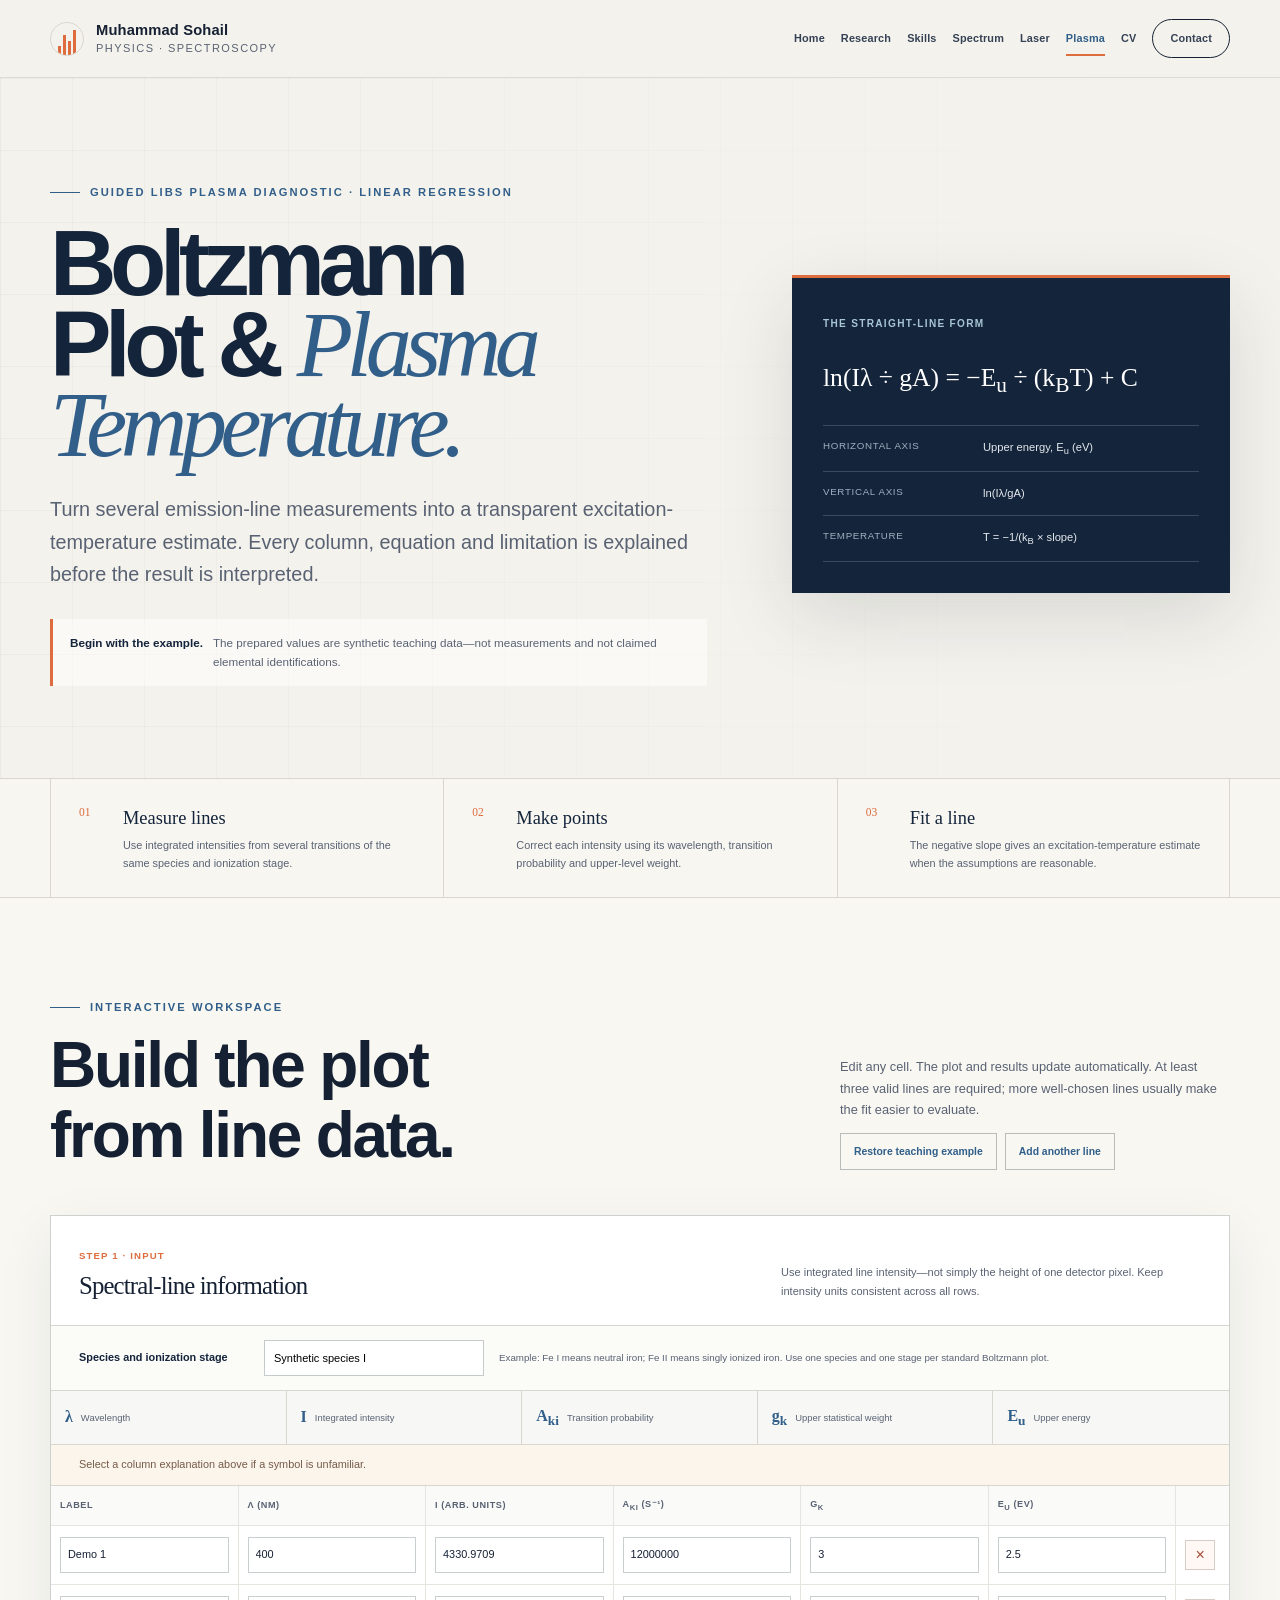
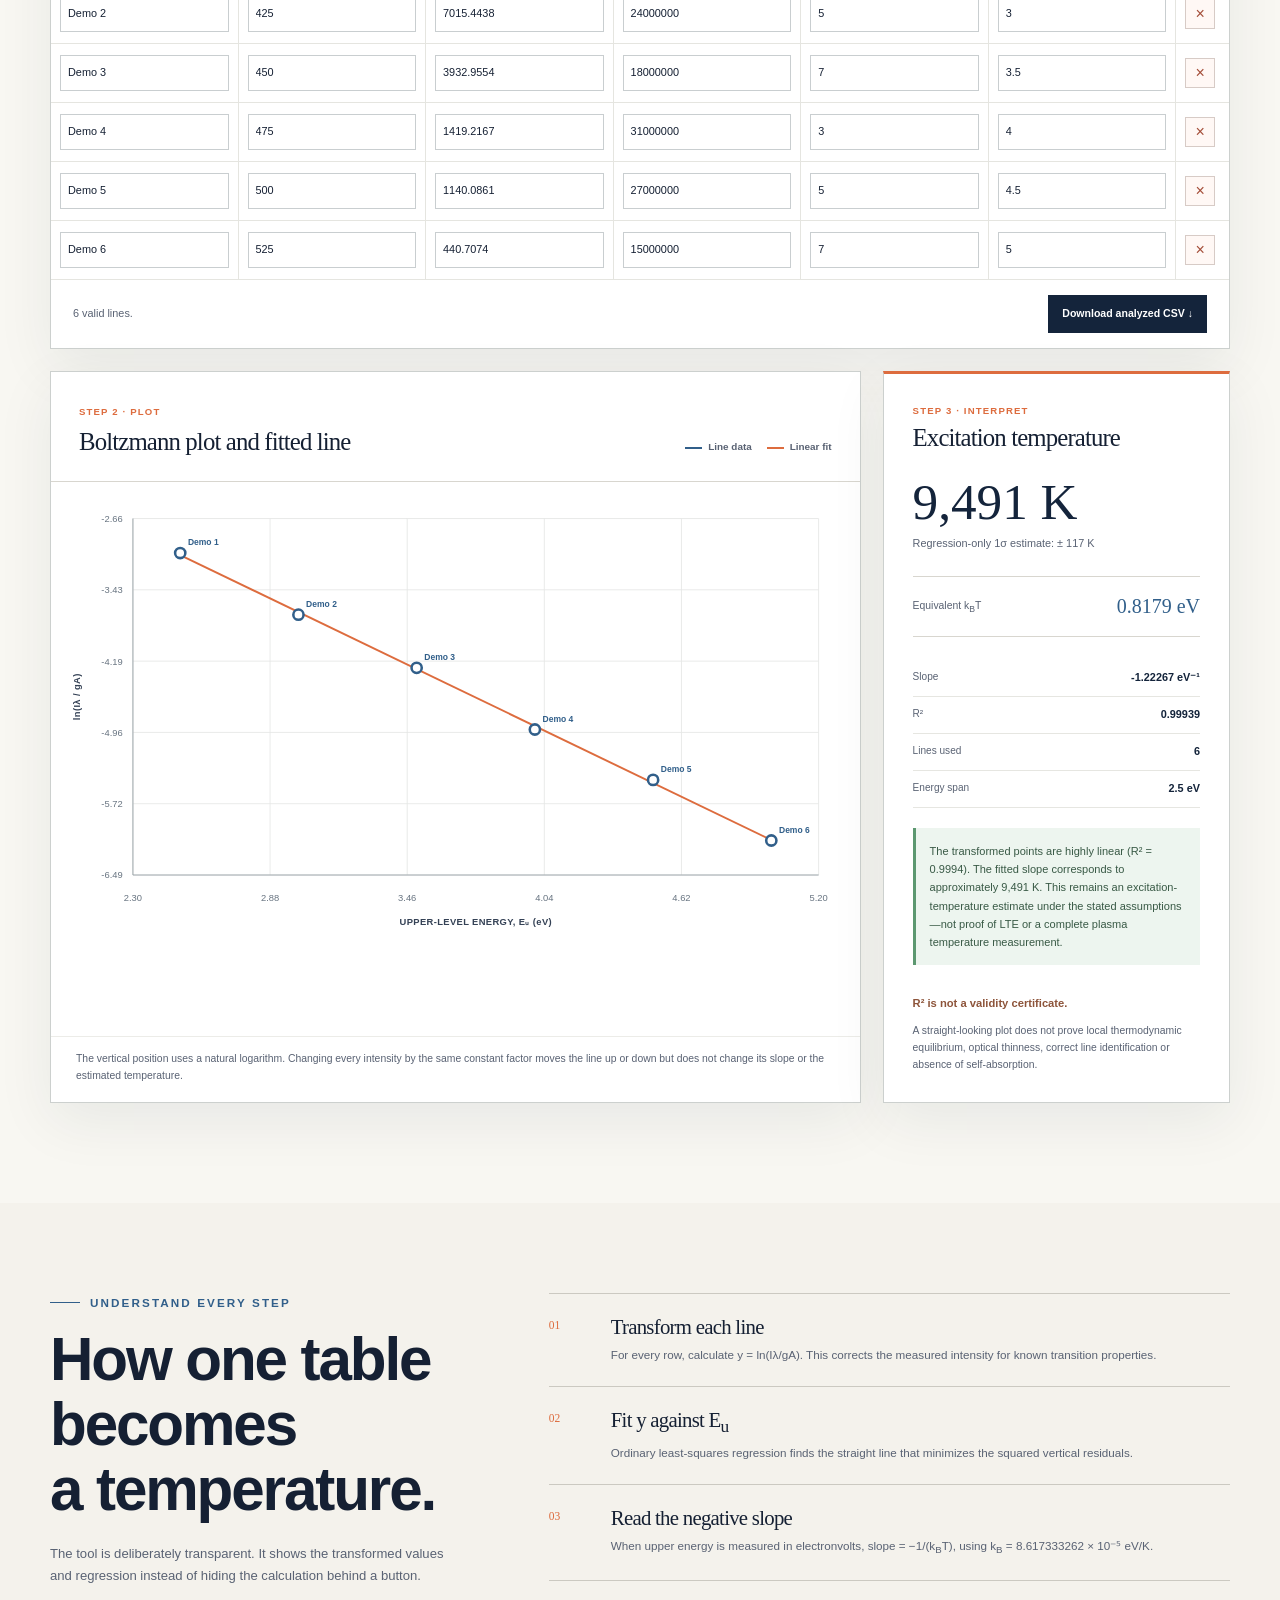
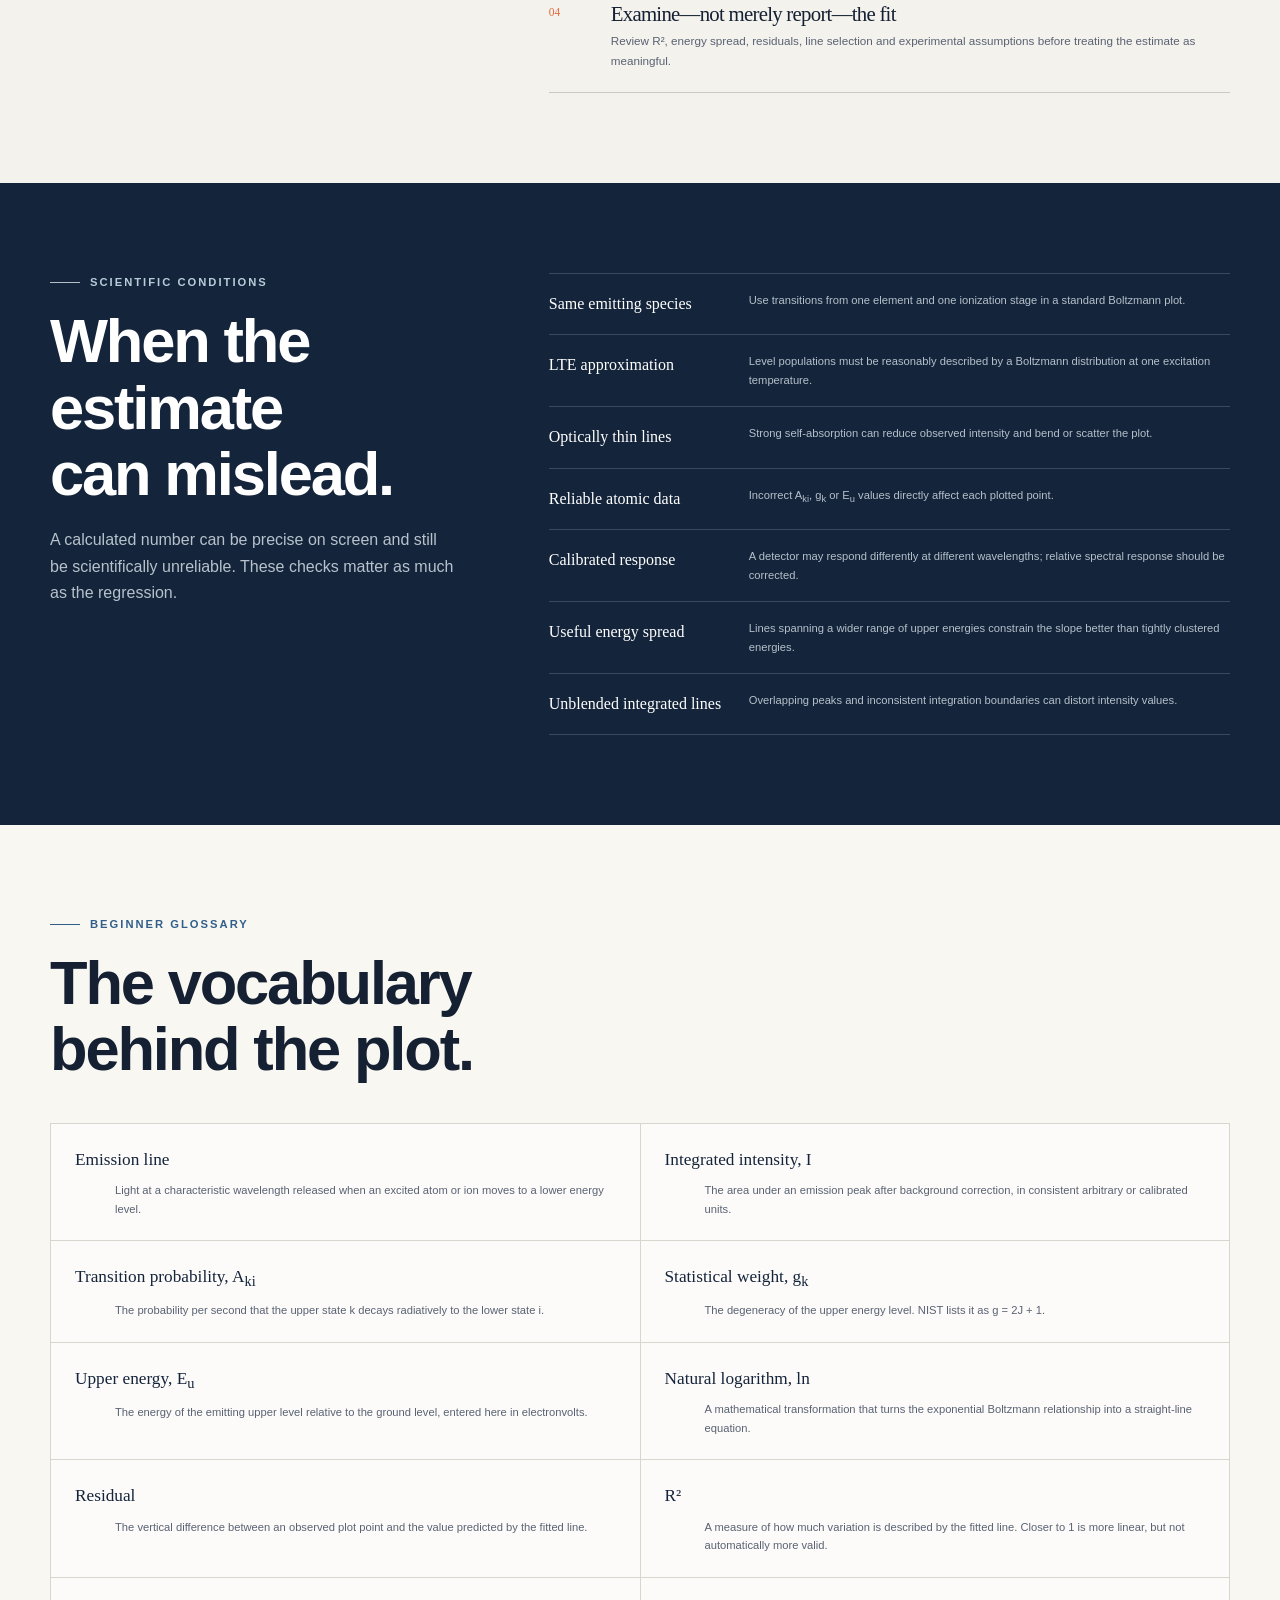
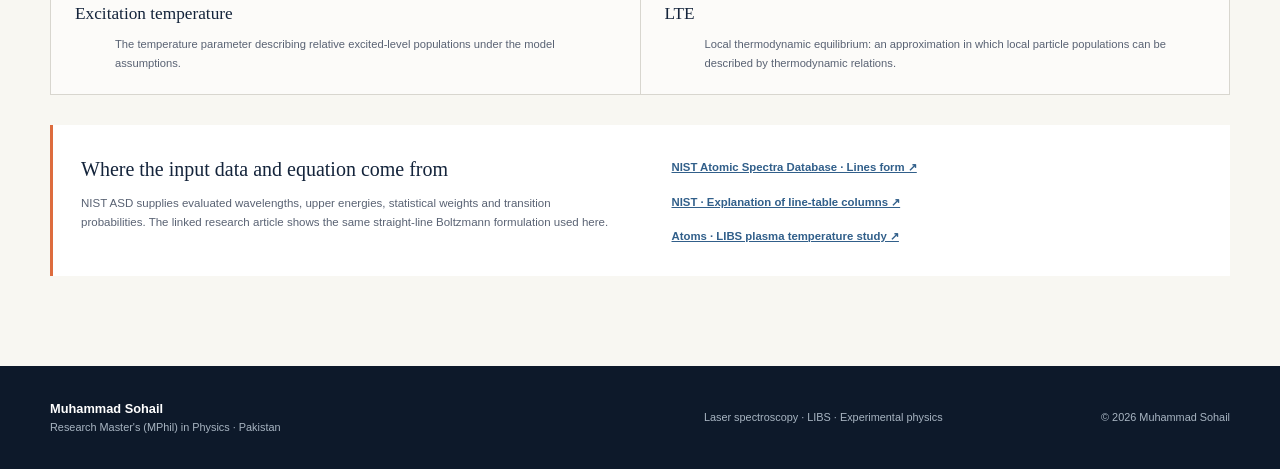
==== boltzmann-plasma-analyzer.html @ 7d9b7849 "Add guided Boltzmann plasma analyzer" ====
<!doctype html>
<html lang="en" class="boltzmann-root">
<head>
  <meta charset="utf-8">
  <meta name="viewport" content="width=device-width, initial-scale=1">
  <meta name="description" content="A guided Boltzmann plot and plasma excitation-temperature analyzer by Muhammad Sohail for LIBS education and transparent spectral-line regression.">
  <meta name="theme-color" content="#14243b">
  <title>Boltzmann Plot & Plasma Temperature Analyzer — Muhammad Sohail</title>
  <link rel="icon" href="assets/images/favicon.svg" type="image/svg+xml">
  <link rel="stylesheet" href="assets/css/styles.css">
  <link rel="stylesheet" href="assets/css/boltzmann-analyzer.css">
</head>
<body class="boltzmann-page">
  <a class="skip-link" href="#boltzmann-tool">Skip to analyzer</a>
  <header class="site-header" data-header>
    <div class="shell header-inner">
      <a class="brand" href="index.html" aria-label="Muhammad Sohail home"><span class="brand-mark" aria-hidden="true"><i></i><i></i><i></i><i></i></span><span><strong>Muhammad Sohail</strong><small>Physics · Spectroscopy</small></span></a>
      <button class="menu-toggle" type="button" aria-expanded="false" aria-controls="primary-navigation" data-menu-toggle><span class="sr-only">Open navigation</span><span></span><span></span><span></span></button>
      <nav class="nav" id="primary-navigation" aria-label="Primary navigation" data-nav><a href="index.html#home">Home</a><a href="index.html#research">Research</a><a href="index.html#skills">Skills</a><a href="libs-spectrum-analyzer.html">Spectrum</a><a href="laser-experiment-calculator.html">Laser</a><a class="is-active" href="boltzmann-plasma-analyzer.html" aria-current="page">Plasma</a><a href="cv.html">CV</a><a class="nav-cta" href="index.html#contact">Contact</a></nav>
    </div>
  </header>

  <main id="boltzmann-tool">
    <section class="boltzmann-hero">
      <div class="shell boltzmann-hero-grid">
        <div>
          <p class="eyebrow"><span></span> Guided LIBS plasma diagnostic · Linear regression</p>
          <h1>Boltzmann Plot & <em>Plasma Temperature.</em></h1>
          <p class="boltzmann-intro">Turn several emission-line measurements into a transparent excitation-temperature estimate. Every column, equation and limitation is explained before the result is interpreted.</p>
          <div class="start-note"><strong>Begin with the example.</strong><span>The prepared values are synthetic teaching data—not measurements and not claimed elemental identifications.</span></div>
        </div>
        <aside class="hero-equation" aria-label="Main Boltzmann plot equation">
          <span>The straight-line form</span>
          <div>ln(Iλ ÷ gA) = −E<sub>u</sub> ÷ (k<sub>B</sub>T) + C</div>
          <dl><div><dt>Horizontal axis</dt><dd>Upper energy, E<sub>u</sub> (eV)</dd></div><div><dt>Vertical axis</dt><dd>ln(Iλ/gA)</dd></div><div><dt>Temperature</dt><dd>T = −1/(k<sub>B</sub> × slope)</dd></div></dl>
        </aside>
      </div>
    </section>

    <section class="idea-strip" aria-label="Boltzmann plot in three ideas"><div class="shell idea-grid"><article><span>01</span><div><strong>Measure lines</strong><p>Use integrated intensities from several transitions of the same species and ionization stage.</p></div></article><article><span>02</span><div><strong>Make points</strong><p>Correct each intensity using its wavelength, transition probability and upper-level weight.</p></div></article><article><span>03</span><div><strong>Fit a line</strong><p>The negative slope gives an excitation-temperature estimate when the assumptions are reasonable.</p></div></article></div></section>

    <section class="analysis-workspace" aria-labelledby="workspace-title">
      <div class="shell">
        <div class="workspace-intro"><div><p class="eyebrow"><span></span> Interactive workspace</p><h2 id="workspace-title">Build the plot from line data.</h2></div><div><p>Edit any cell. The plot and results update automatically. At least three valid lines are required; more well-chosen lines usually make the fit easier to evaluate.</p><div class="workspace-actions"><button type="button" id="restore-lines">Restore teaching example</button><button type="button" id="add-line">Add another line</button></div></div></div>

        <section class="line-table-card" aria-labelledby="line-table-title">
          <div class="card-heading"><div><span>Step 1 · Input</span><h3 id="line-table-title">Spectral-line information</h3></div><p>Use integrated line intensity—not simply the height of one detector pixel. Keep intensity units consistent across all rows.</p></div>
          <label class="species-field" for="species-name"><span>Species and ionization stage</span><input id="species-name" type="text" value="Synthetic species I"><small>Example: Fe I means neutral iron; Fe II means singly ionized iron. Use one species and one stage per standard Boltzmann plot.</small></label>
          <div class="table-guide" id="table-guide"><button type="button" data-guide="wavelength"><strong>λ</strong><span>Wavelength</span></button><button type="button" data-guide="intensity"><strong>I</strong><span>Integrated intensity</span></button><button type="button" data-guide="transition"><strong>A<sub>ki</sub></strong><span>Transition probability</span></button><button type="button" data-guide="weight"><strong>g<sub>k</sub></strong><span>Upper statistical weight</span></button><button type="button" data-guide="energy"><strong>E<sub>u</sub></strong><span>Upper energy</span></button></div>
          <div class="guide-explanation" id="guide-explanation" role="status">Select a column explanation above if a symbol is unfamiliar.</div>
          <div class="line-table-scroll"><table class="line-table"><thead><tr><th>Label</th><th>λ (nm)</th><th>I (arb. units)</th><th>A<sub>ki</sub> (s⁻¹)</th><th>g<sub>k</sub></th><th>E<sub>u</sub> (eV)</th><th><span class="sr-only">Remove row</span></th></tr></thead><tbody id="line-rows"></tbody></table></div>
          <div class="table-footer"><p id="line-status" role="alert" aria-live="polite">Teaching example loaded.</p><button type="button" id="download-boltzmann">Download analyzed CSV <span aria-hidden="true">↓</span></button></div>
        </section>

        <div class="result-layout">
          <section class="plot-card" aria-labelledby="plot-title">
            <div class="card-heading"><div><span>Step 2 · Plot</span><h3 id="plot-title">Boltzmann plot and fitted line</h3></div><div class="plot-key"><span><i></i>Line data</span><span><i></i>Linear fit</span></div></div>
            <div class="plot-wrap"><svg id="boltzmann-chart" viewBox="0 0 920 520" preserveAspectRatio="xMidYMid meet" role="img" aria-labelledby="plot-title plot-description"><desc id="plot-description">Boltzmann plot of transformed line intensity against upper-level energy with a fitted straight line.</desc></svg></div>
            <p class="plot-caption">The vertical position uses a natural logarithm. Changing every intensity by the same constant factor moves the line up or down but does not change its slope or the estimated temperature.</p>
          </section>

          <aside class="temperature-panel" aria-label="Plasma temperature results">
            <div class="result-kicker">Step 3 · Interpret</div>
            <h3>Excitation temperature</h3>
            <strong class="temperature-value" id="temperature-k">—</strong>
            <span class="uncertainty" id="temperature-uncertainty">—</span>
            <div class="temperature-ev"><span>Equivalent k<sub>B</sub>T</span><strong id="temperature-ev">—</strong></div>
            <dl class="fit-metrics"><div><dt>Slope</dt><dd id="fit-slope">—</dd></div><div><dt>R²</dt><dd id="fit-r2">—</dd></div><div><dt>Lines used</dt><dd id="fit-lines">—</dd></div><div><dt>Energy span</dt><dd id="energy-span">—</dd></div></dl>
            <div class="fit-reading" id="fit-reading">Enter at least three valid lines to calculate a result.</div>
            <div class="integrity-warning"><strong>R² is not a validity certificate.</strong><p>A straight-looking plot does not prove local thermodynamic equilibrium, optical thinness, correct line identification or absence of self-absorption.</p></div>
          </aside>
        </div>
      </div>
    </section>

    <section class="calculation-walkthrough section-pad-small">
      <div class="shell walkthrough-grid"><div><p class="eyebrow"><span></span> Understand every step</p><h2>How one table becomes a temperature.</h2><p>The tool is deliberately transparent. It shows the transformed values and regression instead of hiding the calculation behind a button.</p></div><ol><li><span>01</span><div><h3>Transform each line</h3><p>For every row, calculate y = ln(Iλ/gA). This corrects the measured intensity for known transition properties.</p></div></li><li><span>02</span><div><h3>Fit y against E<sub>u</sub></h3><p>Ordinary least-squares regression finds the straight line that minimizes the squared vertical residuals.</p></div></li><li><span>03</span><div><h3>Read the negative slope</h3><p>When upper energy is measured in electronvolts, slope = −1/(k<sub>B</sub>T), using k<sub>B</sub> = 8.617333262 × 10⁻⁵ eV/K.</p></div></li><li><span>04</span><div><h3>Examine—not merely report—the fit</h3><p>Review R², energy spread, residuals, line selection and experimental assumptions before treating the estimate as meaningful.</p></div></li></ol></div>
    </section>

    <section class="validity-section section-pad-small">
      <div class="shell validity-grid"><div><p class="eyebrow eyebrow-light"><span></span> Scientific conditions</p><h2>When the estimate can mislead.</h2><p>A calculated number can be precise on screen and still be scientifically unreliable. These checks matter as much as the regression.</p></div><ul><li><strong>Same emitting species</strong><span>Use transitions from one element and one ionization stage in a standard Boltzmann plot.</span></li><li><strong>LTE approximation</strong><span>Level populations must be reasonably described by a Boltzmann distribution at one excitation temperature.</span></li><li><strong>Optically thin lines</strong><span>Strong self-absorption can reduce observed intensity and bend or scatter the plot.</span></li><li><strong>Reliable atomic data</strong><span>Incorrect A<sub>ki</sub>, g<sub>k</sub> or E<sub>u</sub> values directly affect each plotted point.</span></li><li><strong>Calibrated response</strong><span>A detector may respond differently at different wavelengths; relative spectral response should be corrected.</span></li><li><strong>Useful energy spread</strong><span>Lines spanning a wider range of upper energies constrain the slope better than tightly clustered energies.</span></li><li><strong>Unblended integrated lines</strong><span>Overlapping peaks and inconsistent integration boundaries can distort intensity values.</span></li></ul></div>
    </section>

    <section class="boltzmann-glossary section-pad-small">
      <div class="shell"><div class="glossary-heading"><p class="eyebrow"><span></span> Beginner glossary</p><h2>The vocabulary behind the plot.</h2></div><dl class="glossary-grid"><div><dt>Emission line</dt><dd>Light at a characteristic wavelength released when an excited atom or ion moves to a lower energy level.</dd></div><div><dt>Integrated intensity, I</dt><dd>The area under an emission peak after background correction, in consistent arbitrary or calibrated units.</dd></div><div><dt>Transition probability, A<sub>ki</sub></dt><dd>The probability per second that the upper state k decays radiatively to the lower state i.</dd></div><div><dt>Statistical weight, g<sub>k</sub></dt><dd>The degeneracy of the upper energy level. NIST lists it as g = 2J + 1.</dd></div><div><dt>Upper energy, E<sub>u</sub></dt><dd>The energy of the emitting upper level relative to the ground level, entered here in electronvolts.</dd></div><div><dt>Natural logarithm, ln</dt><dd>A mathematical transformation that turns the exponential Boltzmann relationship into a straight-line equation.</dd></div><div><dt>Residual</dt><dd>The vertical difference between an observed plot point and the value predicted by the fitted line.</dd></div><div><dt>R²</dt><dd>A measure of how much variation is described by the fitted line. Closer to 1 is more linear, but not automatically more valid.</dd></div><div><dt>Excitation temperature</dt><dd>The temperature parameter describing relative excited-level populations under the model assumptions.</dd></div><div><dt>LTE</dt><dd>Local thermodynamic equilibrium: an approximation in which local particle populations can be described by thermodynamic relations.</dd></div></dl>
        <div class="reference-box"><div><strong>Where the input data and equation come from</strong><p>NIST ASD supplies evaluated wavelengths, upper energies, statistical weights and transition probabilities. The linked research article shows the same straight-line Boltzmann formulation used here.</p></div><ul><li><a href="https://physics.nist.gov/PhysRefData/ASD/lines_form.html" target="_blank" rel="noopener noreferrer">NIST Atomic Spectra Database · Lines form ↗</a></li><li><a href="https://www.physics.nist.gov/PhysRefData/ASD/Html/lineshelp.html" target="_blank" rel="noopener noreferrer">NIST · Explanation of line-table columns ↗</a></li><li><a href="https://www.mdpi.com/2218-2004/8/3/50" target="_blank" rel="noopener noreferrer">Atoms · LIBS plasma temperature study ↗</a></li></ul></div>
      </div>
    </section>
  </main>
  <footer class="site-footer"><div class="shell footer-grid"><div><strong>Muhammad Sohail</strong><span>Research Master's (MPhil) in Physics · Pakistan</span></div><p>Laser spectroscopy · LIBS · Experimental physics</p><span>© <span data-year></span> Muhammad Sohail</span></div></footer>
  <script src="assets/js/main.js"></script>
  <script src="assets/js/boltzmann-analyzer.js"></script>
</body>
</html>
---- assets/css/styles.css ----
:root {
  --paper: #f4f2ec;
  --paper-deep: #ebe8df;
  --ink: #152033;
  --ink-soft: #596273;
  --navy: #14243b;
  --navy-2: #0d192a;
  --blue: #315f8a;
  --blue-soft: #dce7ed;
  --teal: #467977;
  --orange: #dd6c3e;
  --line: #d8d6cf;
  --white: #fff;
  --serif: Georgia, "Times New Roman", serif;
  --sans: Inter, ui-sans-serif, -apple-system, BlinkMacSystemFont, "Segoe UI", sans-serif;
  --shell: min(1180px, calc(100vw - 48px));
  --shadow: 0 24px 70px rgba(18, 31, 49, 0.12);
}

* { box-sizing: border-box; }
html { scroll-behavior: smooth; scroll-padding-top: 96px; }
body { margin: 0; background: var(--paper); color: var(--ink); font-family: var(--sans); font-size: 16px; line-height: 1.65; -webkit-font-smoothing: antialiased; }
::selection { background: var(--blue); color: white; }
body.menu-open { overflow: hidden; }
img { display: block; max-width: 100%; }
a { color: inherit; }
button, input { font: inherit; }
button { color: inherit; }
h1, h2, h3, p, figure, blockquote, dl, dd { margin-top: 0; }
h1, h2, h3 { line-height: 1.08; letter-spacing: -.035em; }
h1, h2 { text-wrap: balance; }
p { color: var(--ink-soft); }
em { font-family: var(--serif); font-weight: 400; }
.shell { width: var(--shell); margin-inline: auto; }
.section-pad { padding: 124px 0; }
.sr-only { position: absolute; width: 1px; height: 1px; padding: 0; margin: -1px; overflow: hidden; clip: rect(0,0,0,0); white-space: nowrap; border: 0; }
.skip-link { position: fixed; z-index: 1000; left: 20px; top: -60px; background: var(--navy); color: white; padding: 10px 16px; text-decoration: none; border-radius: 4px; transition: top .2s; }
.skip-link:focus { top: 16px; }
:focus-visible { outline: 3px solid var(--orange); outline-offset: 4px; }

.site-header { position: sticky; top: 0; z-index: 100; height: 78px; display: flex; align-items: center; border-bottom: 1px solid rgba(21,32,51,.11); background: rgba(244,242,236,.92); backdrop-filter: blur(18px); transition: box-shadow .25s, background .25s; }
.site-header.is-scrolled { box-shadow: 0 10px 35px rgba(22,32,50,.08); background: rgba(244,242,236,.98); }
.header-inner { display: flex; align-items: center; justify-content: space-between; gap: 18px; }
.brand { display: inline-flex; flex: 0 0 auto; align-items: center; gap: 12px; color: var(--ink); text-decoration: none; }
.brand > span:last-child { display: grid; line-height: 1.18; }
.brand strong { font-size: .92rem; letter-spacing: .01em; }
.brand small { color: var(--ink-soft); font-size: .69rem; text-transform: uppercase; letter-spacing: .13em; margin-top: 3px; }
.brand-mark { position: relative; display: flex; align-items: flex-end; justify-content: center; gap: 2px; width: 34px; height: 34px; border-radius: 50%; border: 1px solid var(--line); overflow: hidden; }
.brand-mark i { width: 3px; background: var(--orange); }
.brand-mark i:nth-child(1) { height: 9px; }.brand-mark i:nth-child(2) { height: 20px; }.brand-mark i:nth-child(3) { height: 14px; }.brand-mark i:nth-child(4) { height: 25px; }
.brand:hover .brand-mark i:nth-child(odd) { transform: translateY(-3px); }.brand:hover .brand-mark i:nth-child(even) { transform: translateY(3px); }.brand-mark i { transition: transform .25s ease; }
.nav { display: flex; align-items: center; gap: clamp(11px, 1.25vw, 22px); }
.nav a { position: relative; color: #344155; font-size: clamp(.68rem, .69vw, .78rem); font-weight: 680; text-decoration: none; letter-spacing: .015em; transition: color .2s; white-space: nowrap; }
.nav a:not(.nav-cta)::after { content: ""; position: absolute; left: 0; right: 100%; bottom: -9px; height: 2px; background: var(--orange); transition: right .25s; }
.nav a:hover::after, .nav a.is-active::after { right: 0; }
.nav a:hover, .nav a.is-active { color: var(--blue); }
.nav-cta { padding: 10px 17px; border: 1px solid var(--ink); border-radius: 999px; transition: color .2s, background .2s; }
.nav-cta:hover { background: var(--ink); color: white; }
.menu-toggle { display: none; width: 44px; height: 44px; padding: 10px; border: 0; background: transparent; }
.menu-toggle > span:not(.sr-only) { display: block; height: 2px; margin: 5px 0; background: var(--ink); transition: transform .2s, opacity .2s; }

.eyebrow { display: flex; align-items: center; gap: 10px; color: var(--blue); font-size: .7rem; font-weight: 750; letter-spacing: .18em; text-transform: uppercase; }
.eyebrow > span { display: inline-block; width: 30px; height: 1px; background: currentColor; }
.eyebrow-light { color: #b6ced9; }
.hero { position: relative; min-height: calc(100vh - 78px); display: flex; align-items: center; overflow: hidden; padding-top: 86px; padding-bottom: 90px; }
.hero::before { content: ""; position: absolute; inset: 0; pointer-events: none; background-image: linear-gradient(rgba(21,32,51,.035) 1px, transparent 1px), linear-gradient(90deg, rgba(21,32,51,.035) 1px, transparent 1px); background-size: 80px 80px; mask-image: linear-gradient(to right, black, transparent 80%); }
.hero-grid { position: relative; display: grid; grid-template-columns: minmax(0, 1.48fr) minmax(310px, .52fr); gap: 76px; align-items: stretch; }
.hero-copy, .hero-research-card { min-width: 0; }
.hero-copy { align-self: center; max-width: 820px; }
.hero h1 { margin: 18px 0 20px; font-size: clamp(4.6rem, 8.3vw, 8.2rem); font-weight: 720; letter-spacing: -.075em; line-height: .79; }
.hero h1 em { color: var(--blue); }
.hero-degree { margin: 0 0 3px; color: var(--navy); font-family: var(--serif); font-size: clamp(1.5rem, 2.25vw, 2rem); line-height: 1.2; }
.hero-role { margin: 0 0 23px; color: var(--blue); font-size: clamp(.88rem, 1.25vw, 1.03rem); font-weight: 750; letter-spacing: .075em; text-transform: uppercase; }
.hero-lede { max-width: 760px; font-size: clamp(1.05rem, 1.7vw, 1.28rem); line-height: 1.65; }
.hero-actions { display: flex; flex-wrap: wrap; gap: 12px; margin-top: 35px; }
.button { display: inline-flex; align-items: center; justify-content: center; gap: 12px; min-height: 50px; padding: 12px 22px; border: 1px solid transparent; border-radius: 2px; font-size: .8rem; font-weight: 750; letter-spacing: .03em; text-decoration: none; cursor: pointer; transition: transform .2s, background .2s, color .2s, border-color .2s; }
.button:hover { transform: translateY(-2px); }
.button-primary { background: var(--navy); color: white; box-shadow: 0 12px 28px rgba(20,36,59,.14); }
.button-primary:hover { background: var(--blue); box-shadow: 0 16px 34px rgba(49,95,138,.22); }
.button-secondary { border-color: #bfc1bd; background: rgba(255,255,255,.34); }
.button-secondary:hover { border-color: var(--ink); }
.button-light { background: white; color: var(--navy); }
.availability { display: flex; align-items: center; gap: 10px; margin-top: 28px; color: var(--ink-soft); font-size: .79rem; }
.pulse { width: 8px; height: 8px; border-radius: 50%; background: #4b9364; box-shadow: 0 0 0 5px rgba(75,147,100,.13); }
.hero-research-card { position: relative; align-self: center; min-height: 470px; display: flex; flex-direction: column; justify-content: space-between; padding: 38px 35px 30px; border: 1px solid rgba(49,95,138,.34); background: linear-gradient(155deg, rgba(255,255,255,.76), rgba(229,237,239,.72)); box-shadow: var(--shadow); overflow: hidden; }
.hero-research-card::before { content: ""; position: absolute; inset: 11px -11px -11px 11px; border: 1px solid rgba(49,95,138,.16); z-index: -1; }
.hero-research-card::after { content: ""; position: absolute; width: 270px; height: 270px; right: -145px; top: -150px; border: 1px solid rgba(49,95,138,.15); border-radius: 50%; }
.research-card-kicker { margin: 0 0 20px; color: var(--blue); font-size: .67rem; font-weight: 750; letter-spacing: .15em; text-transform: uppercase; }
.hero-research-card h2 { max-width: 330px; margin: 0 0 18px; font-size: clamp(2rem, 2.65vw, 2.7rem); font-weight: 620; line-height: 1.02; }
.hero-research-card h2 em { color: var(--blue); }
.hero-research-card > div:first-child > p:last-child { margin: 0; color: var(--ink-soft); font-size: .82rem; line-height: 1.65; }
.research-spectrum { position: relative; height: 88px; margin: 25px 0 20px; border-bottom: 1px solid rgba(20,36,59,.35); background-image: linear-gradient(rgba(49,95,138,.08) 1px, transparent 1px); background-size: 100% 29px; }
.research-spectrum span { position: absolute; left: 0; bottom: -5px; color: var(--ink-soft); font-size: .55rem; letter-spacing: .1em; }
.research-spectrum i { position: absolute; bottom: 0; width: 2px; background: var(--orange); transform-origin: bottom; animation: spectral-pulse 4.5s ease-in-out infinite alternate; }
.research-spectrum i:nth-of-type(1){left:8%;height:18px}.research-spectrum i:nth-of-type(2){left:19%;height:54px;animation-delay:-1s}.research-spectrum i:nth-of-type(3){left:34%;height:31px;animation-delay:-2.2s}.research-spectrum i:nth-of-type(4){left:49%;height:75px;animation-delay:-.4s}.research-spectrum i:nth-of-type(5){left:63%;height:24px;animation-delay:-1.7s}.research-spectrum i:nth-of-type(6){left:78%;height:46px;animation-delay:-2.8s}.research-spectrum i:nth-of-type(7){left:91%;height:15px;animation-delay:-1.3s}
@keyframes spectral-pulse { to { opacity: .55; transform: scaleY(.92); } }
.research-methods { display: flex; flex-wrap: wrap; gap: 7px; }
.research-methods span { padding: 5px 9px; border: 1px solid rgba(49,95,138,.25); color: var(--navy); font-size: .58rem; font-weight: 750; letter-spacing: .08em; }
.research-card-foot { margin: 18px 0 0; padding-top: 16px; border-top: 1px solid var(--line); color: var(--ink-soft); font-size: .62rem; letter-spacing: .07em; text-transform: uppercase; }
.hero-orbit { position: absolute; border: 1px solid rgba(49,95,138,.12); border-radius: 50%; pointer-events: none; }
.orbit-one { width: 600px; height: 600px; right: -220px; top: -160px; }.orbit-two { width: 390px; height: 390px; right: -100px; top: -55px; }
.orbit-one { animation: orbit-drift 24s ease-in-out infinite alternate; }.orbit-two { animation: orbit-drift 18s ease-in-out -7s infinite alternate-reverse; }
@keyframes orbit-drift { to { transform: translate(-24px, 18px) scale(1.035); } }

.proof-bar { border-top: 1px solid var(--line); border-bottom: 1px solid var(--line); background: rgba(255,255,255,.28); }
.proof-grid { display: grid; grid-template-columns: repeat(4, 1fr); }
.proof-grid > div { padding: 26px 30px; border-right: 1px solid var(--line); }
.proof-grid > div:first-child { border-left: 1px solid var(--line); }
.proof-grid strong { display: block; color: var(--navy); font-family: var(--serif); font-size: 1.58rem; font-weight: 400; line-height: 1; }
.proof-grid strong span { font-size: .78rem; color: var(--ink-soft); }
.proof-grid small { display: block; margin-top: 9px; color: var(--ink-soft); font-size: .67rem; text-transform: uppercase; letter-spacing: .1em; }

.section-heading { max-width: 810px; margin-bottom: 56px; }
.section-heading h2 { margin: 16px 0 20px; font-size: clamp(2.6rem, 5vw, 5rem); font-weight: 650; }
.section-heading > p:last-child { max-width: 680px; font-size: 1.04rem; }
.split-heading { max-width: none; display: grid; grid-template-columns: 1fr 380px; gap: 80px; align-items: end; }
.split-heading > p { padding-bottom: 15px; }
.feature-card { display: grid; grid-template-columns: 1.06fr .94fr; background: var(--white); border: 1px solid var(--line); box-shadow: 0 22px 70px rgba(20,36,59,.08); }
.feature-card { transition: transform .4s ease, box-shadow .4s ease; }.feature-card:hover { transform: translateY(-5px); box-shadow: 0 30px 82px rgba(20,36,59,.13); }
.feature-visual { position: relative; min-height: 520px; background: #dae2e5; padding: 60px 42px; display: grid; place-items: center; overflow: hidden; }
.feature-visual::before { content: ""; position: absolute; inset: 0; background: linear-gradient(135deg, transparent 48%, rgba(49,95,138,.08) 49%, transparent 50%); background-size: 18px 18px; }
.feature-visual img { position: relative; width: 100%; box-shadow: 0 14px 42px rgba(15,28,47,.18); }
.figure-index { position: absolute; left: 20px; bottom: 20px; color: #405466; font-size: .66rem; text-transform: uppercase; letter-spacing: .12em; }
.feature-copy { padding: clamp(44px, 6vw, 75px); display: flex; flex-direction: column; justify-content: center; }
.kicker { color: var(--orange); font-size: .67rem; font-weight: 750; letter-spacing: .13em; text-transform: uppercase; }
.feature-copy h3 { margin: 13px 0 20px; font-family: var(--serif); font-size: clamp(2rem, 3.2vw, 3.2rem); font-weight: 400; }
.research-facts { display: grid; grid-template-columns: 1fr 1fr; gap: 0; margin: 20px 0 28px; border-top: 1px solid var(--line); }
.research-facts > div { padding: 15px 10px 15px 0; border-bottom: 1px solid var(--line); }
.research-facts dt { color: var(--ink-soft); font-size: .62rem; text-transform: uppercase; letter-spacing: .1em; }
.research-facts dd { margin-top: 4px; color: var(--ink); font-size: .83rem; font-weight: 650; }
.text-link { display: inline-flex; align-items: center; gap: 10px; width: fit-content; color: var(--blue); font-size: .82rem; font-weight: 750; text-decoration: none; border-bottom: 1px solid rgba(49,95,138,.35); padding-bottom: 3px; }
.text-link span { transition: transform .2s; }.text-link:hover span { transform: translateX(5px); }

.dark-section { background: var(--navy); color: white; }
.section-heading-light h2 { color: white; }.section-heading-light .eyebrow { color: #9dc0cf; }
.experience-layout { display: grid; grid-template-columns: 1.15fr .85fr; gap: 70px; }
.experience-number { color: #7094aa; font-family: var(--serif); font-size: .8rem; }
.experience-main h3, .experience-panel h3 { color: white; font-family: var(--serif); font-size: 2rem; font-weight: 400; }
.skill-list { list-style: none; margin: 25px 0 0; padding: 0; border-top: 1px solid rgba(255,255,255,.16); }
.skill-list li { display: grid; grid-template-columns: 1.05fr .95fr; gap: 25px; padding: 19px 0; border-bottom: 1px solid rgba(255,255,255,.16); }
.skill-list span { color: white; font-size: .95rem; font-weight: 650; }.skill-list small { color: #aebbc8; font-size: .76rem; }
.experience-side { display: grid; gap: 22px; }
.experience-panel { padding: 32px; border: 1px solid rgba(255,255,255,.15); background: rgba(255,255,255,.035); transition: transform .3s ease, background .3s ease, border-color .3s ease; }
.experience-panel:hover { transform: translateY(-4px); background: rgba(255,255,255,.065); border-color: rgba(255,255,255,.28); }
.experience-panel p { color: #adb9c6; }

.interest-grid { display: grid; grid-template-columns: repeat(4, 1fr); border-top: 1px solid var(--line); border-left: 1px solid var(--line); }
.interest-card { min-height: 340px; padding: 29px; border-right: 1px solid var(--line); border-bottom: 1px solid var(--line); transition: background .25s, transform .25s; }
.interest-card:hover { background: white; transform: translateY(-5px); }
.interest-card > span { color: #8b939d; font-family: var(--serif); font-size: .78rem; }
.interest-card h3 { margin: 24px 0 12px; font-family: var(--serif); font-size: 1.45rem; font-weight: 400; }
.interest-card p { font-size: .85rem; }
.interest-icon { position: relative; width: 76px; height: 76px; margin-top: 34px; border: 1px solid #c7ced2; border-radius: 50%; }
.laser-icon::before { content:""; position:absolute; width:48px; height:2px; left:14px; top:36px; background:var(--orange); transform:rotate(-18deg); box-shadow:0 -7px 0 rgba(221,108,62,.28),0 7px 0 rgba(221,108,62,.28); }
.optics-icon::before { content:""; position:absolute; width:24px; height:45px; left:25px; top:15px; border-left:3px solid var(--blue); border-right:3px solid var(--blue); border-radius:50%; }
.optics-icon::after { content:""; position:absolute; width:62px; height:1px; left:6px; top:37px; background:var(--orange); }
.sensing-icon::before { content:""; position:absolute; width:38px; height:38px; left:18px; top:18px; border:1px solid var(--teal); border-radius:50%; box-shadow:0 0 0 8px rgba(70,121,119,.08); }
.sensing-icon::after { content:""; position:absolute; width:6px; height:6px; left:34px; top:34px; border-radius:50%; background:var(--orange); }
.compute-icon::before { content:"</>"; position:absolute; inset:0; display:grid; place-items:center; color:var(--blue); font-weight:700; }

.journey-section { background: var(--paper-deep); }
.journey-grid { display: grid; grid-template-columns: .78fr 1.22fr; gap: 110px; }
.journey-intro { position: sticky; top: 120px; align-self: start; }
.journey-intro h2 { margin: 15px 0 20px; font-size: clamp(2.7rem, 4.4vw, 4.5rem); }
.journey-intro .text-link { margin-top: 20px; }
.timeline { list-style: none; margin: 0; padding: 0; border-top: 1px solid #c9c6bc; }
.timeline li { position: relative; display: grid; grid-template-columns: 120px 1fr; gap: 30px; padding: 31px 0; border-bottom: 1px solid #c9c6bc; }
.timeline li::before { content: ""; position: absolute; left: 107px; top: 35px; width: 7px; height: 7px; background: var(--orange); border-radius: 50%; }
.timeline-year { color: var(--blue); font-family: var(--serif); font-size: .8rem; }
.timeline h3 { margin-bottom: 7px; font-family: var(--serif); font-size: 1.45rem; font-weight: 400; }
.timeline p { margin-bottom: 0; font-size: .86rem; }

.computing-section { background: #f8f7f2; }
.toolkit-grid { display: grid; grid-template-columns: repeat(4, 1fr); margin: 0 0 22px; border-top: 1px solid var(--line); border-left: 1px solid var(--line); }
.toolkit-grid article { min-height: 245px; display: flex; flex-direction: column; padding: 27px 24px; border-right: 1px solid var(--line); border-bottom: 1px solid var(--line); background: rgba(255,255,255,.5); transition: transform .28s ease, background .28s ease, box-shadow .28s ease; }
.toolkit-grid article:hover { z-index: 1; transform: translateY(-5px); background: white; box-shadow: 0 18px 48px rgba(20,36,59,.09); }
.skill-level { width: fit-content; padding: 5px 9px; border-radius: 999px; font-size: .59rem; font-weight: 750; letter-spacing: .09em; text-transform: uppercase; }
.skill-level.applied { color: #35604a; background: #e2ede7; }.skill-level.working { color: #3e5e7b; background: #e5ebf2; }.skill-level.foundation { color: #8a5539; background: #f4e8df; }
.toolkit-grid h3 { margin: 28px 0 12px; font-family: var(--serif); font-size: 1.38rem; font-weight: 400; }
.toolkit-grid p { margin-bottom: 20px; font-size: .8rem; }
.toolkit-grid small { margin-top: auto; color: #727b87; font-size: .66rem; line-height: 1.5; }
.project-grid { display: grid; grid-template-columns: repeat(2,1fr); gap: 18px; }
.project-card { min-height: 360px; display: flex; flex-direction: column; padding: 32px; border: 1px solid var(--line); background: white; transition: transform .3s ease, box-shadow .3s ease, border-color .3s ease; }
.project-card:hover { transform: translateY(-6px); border-color: #bec8ce; box-shadow: 0 20px 55px rgba(20,36,59,.1); }
.project-top { display: flex; justify-content: space-between; align-items: center; gap: 16px; color: #8b919a; font-size: .63rem; text-transform: uppercase; letter-spacing: .1em; }
.status { border-radius: 999px; padding: 5px 9px; }.status-live { background: #d9eee3; color: #17603c; }.status-developing { background: #e2ede7; color: #35604a; }.status-planned { background: #e5ebf2; color: #3e5e7b; }.status-future { background: #f4e8df; color: #9a5435; }
.project-card h3 { margin: 52px 0 16px; font-family: var(--serif); font-size: 1.8rem; font-weight: 400; }
.project-card p { font-size: .86rem; }
.project-card-featured { border-color: rgba(49,95,138,.35); background: linear-gradient(155deg,#fff 55%,#f1f6f7); }
.project-actions { display: flex; flex-wrap: wrap; gap: 10px 18px; margin-top: auto; padding-top: 28px; border-top: 1px solid var(--line); }
.project-link { display: inline-flex; align-items: center; gap: 7px; color: var(--blue); font-size: .76rem; font-weight: 750; text-decoration: none; }
.project-link span { transition: transform .2s ease; }.project-link:hover span { transform: translate(2px,-2px); }
.project-link-primary { color: var(--navy); }
.tag-list { list-style: none; display: flex; flex-wrap: wrap; gap: 8px; margin: auto 0 0; padding: 0; }
.tag-list li { padding: 4px 9px; border: 1px solid var(--line); color: var(--ink-soft); font-size: .65rem; }

.evidence-section { background: white; }
.evidence-grid { display: grid; grid-template-columns: .8fr 1.2fr; gap: 90px; }
.evidence-copy h2 { margin: 15px 0 20px; font-size: clamp(2.6rem,4.2vw,4.2rem); }
.evidence-list { border-top: 1px solid var(--line); }
.evidence-list article { padding: 30px 0; border-bottom: 1px solid var(--line); transition: transform .25s ease; }.evidence-list article:hover { transform: translateX(7px); }
.evidence-list span { color: var(--orange); font-size: .66rem; font-weight: 750; text-transform: uppercase; letter-spacing: .12em; }
.evidence-list h3 { margin: 11px 0 8px; font-family: var(--serif); font-size: 1.45rem; font-weight: 400; }.evidence-list p { margin-bottom: 0; font-size: .84rem; }

.contact-section { padding: 100px 0; background: var(--blue); color: white; }
.contact-grid { display: grid; grid-template-columns: 1.15fr .85fr; gap: 90px; align-items: center; }
.contact-section h2 { margin: 16px 0 0; color: white; font-size: clamp(2.8rem, 5vw, 5rem); }
.contact-copy p { color: #d5e1e7; font-size: 1rem; }
.contact-actions { display: flex; align-items: center; gap: 18px; margin: 28px 0; }
.copy-email { border: 0; border-bottom: 1px solid rgba(255,255,255,.55); background: transparent; color: white; padding: 8px 0; cursor: pointer; font-size: .78rem; }
.social-links { display: flex; gap: 25px; }.social-links a { color: white; font-size: .77rem; text-decoration: none; }
.site-footer { padding: 32px 0; background: var(--navy-2); color: #a8b5c2; }
.footer-grid { display: grid; grid-template-columns: 1fr 1fr auto; align-items: center; gap: 30px; font-size: .68rem; }
.footer-grid > div { display: grid; }.footer-grid strong { color: white; font-size: .8rem; }.footer-grid p { margin: 0; color: #a8b5c2; text-align: center; }

.reveal { opacity: 0; transform: translateY(18px); transition: opacity .75s ease, transform .75s ease; }
.reveal.is-visible { opacity: 1; transform: none; }.reveal-delay { transition-delay: .18s; }

/* Research case study */
.reading-progress { position: fixed; z-index: 110; left: 0; top: 0; width: 0; height: 3px; background: var(--orange); }
.case-hero { padding: 105px 0 92px; border-bottom: 1px solid var(--line); background: linear-gradient(120deg, var(--paper) 55%, #e2e9eb); }
.case-hero-grid { display: grid; grid-template-columns: 1.2fr .8fr; gap: 90px; align-items: end; }
.case-hero h1 { margin: 18px 0 24px; font-size: clamp(3.4rem, 6vw, 6.6rem); line-height: .96; }
.case-lede { max-width: 780px; font-size: 1.2rem; }
.case-meta { margin: 0; border-top: 1px solid #bcc7cc; }
.case-meta > div { display: grid; grid-template-columns: 105px 1fr; gap: 18px; padding: 14px 0; border-bottom: 1px solid #bcc7cc; }
.case-meta dt { color: var(--ink-soft); font-size: .64rem; text-transform: uppercase; letter-spacing: .1em; }.case-meta dd { color: var(--ink); font-size: .79rem; font-weight: 650; }
.case-layout { display: grid; grid-template-columns: 190px minmax(0, 820px); justify-content: space-between; gap: 90px; padding-top: 80px; padding-bottom: 100px; }
.case-toc { position: sticky; top: 112px; height: fit-content; display: grid; gap: 8px; border-left: 1px solid var(--line); padding-left: 18px; }
.case-toc span { margin-bottom: 9px; color: #7b8490; font-size: .62rem; font-weight: 750; text-transform: uppercase; letter-spacing: .12em; }
.case-toc a { color: var(--ink-soft); font-size: .73rem; text-decoration: none; transition: color .2s, transform .2s; }.case-toc a:hover, .case-toc a.is-current { color: var(--blue); transform: translateX(4px); }
.case-section { padding: 0 0 100px; margin-bottom: 100px; border-bottom: 1px solid var(--line); }
.case-section:last-child { border-bottom: 0; }
.section-number { margin-bottom: 20px; color: var(--orange); font-size: .65rem; font-weight: 750; text-transform: uppercase; letter-spacing: .14em; }
.case-section h2 { max-width: 700px; margin-bottom: 25px; font-size: clamp(2.3rem, 4vw, 4.3rem); }
.case-section > p:not(.section-number):not(.source-note) { font-size: 1rem; }
.lead-paragraph { color: var(--ink) !important; font-family: var(--serif); font-size: 1.45rem !important; line-height: 1.45; }
.sample-pair { display: grid; grid-template-columns: 1fr 1fr; gap: 18px; margin-top: 42px; }
figure { margin-bottom: 0; }.figure-button { display: block; width: 100%; padding: 0; border: 0; background: #e3e7e6; cursor: zoom-in; overflow: hidden; }.figure-button img { width: 100%; transition: transform .4s; }.figure-button:hover img { transform: scale(1.018); }
figcaption { display: flex; gap: 16px; padding: 12px 0; color: var(--ink-soft); font-size: .72rem; border-bottom: 1px solid var(--line); }.sample-pair img { width: 100%; aspect-ratio: 1.4; object-fit: cover; }
figcaption span { flex: 0 0 auto; color: var(--blue); font-weight: 750; text-transform: uppercase; letter-spacing: .08em; }
.case-section blockquote { margin: 30px 0 50px; padding: 40px 0 40px 40px; border-left: 4px solid var(--orange); color: var(--ink); font-family: var(--serif); font-size: clamp(1.8rem,3vw,2.9rem); line-height: 1.35; }
.objective-grid { display: grid; grid-template-columns: 1fr 1fr; border-top: 1px solid var(--line); border-left: 1px solid var(--line); }.objective-grid > div { min-height: 190px; padding: 24px; border-right: 1px solid var(--line); border-bottom: 1px solid var(--line); }.objective-grid span { color: var(--orange); font-family: var(--serif); font-size: .75rem; }.objective-grid p { margin: 30px 0 0; color: var(--ink); font-size: .88rem; }
.method-steps { list-style: none; margin: 45px 0 0; padding: 0; border-top: 1px solid var(--line); }.method-steps li { display: grid; grid-template-columns: 55px 1fr; gap: 25px; padding: 24px 0; border-bottom: 1px solid var(--line); }.method-steps > li > span { color: var(--orange); font-family: var(--serif); }.method-steps h3 { margin-bottom: 7px; font-family: var(--serif); font-size: 1.35rem; font-weight: 400; }.method-steps p { margin-bottom: 0; font-size: .84rem; }
.wide-figure { margin: 40px 0; }.wide-figure .figure-button { padding: 30px; background: #dce5e8; }.wide-figure img { box-shadow: 0 12px 35px rgba(20,36,59,.15); }
.parameter-grid { display: grid; grid-template-columns: 1fr 1fr; margin-top: 40px; border-top: 1px solid var(--line); }.parameter-grid > div { padding: 18px 12px 18px 0; border-bottom: 1px solid var(--line); }.parameter-grid dt { color: var(--ink-soft); font-size: .63rem; text-transform: uppercase; letter-spacing: .1em; }.parameter-grid dd { margin-top: 5px; color: var(--ink); font-weight: 650; font-size: .86rem; }.source-note { margin-top: 18px; padding: 14px 16px; background: #e8ecec; font-size: .72rem; }
.figure-stack { display: grid; gap: 38px; margin-top: 44px; }.figure-stack .figure-button { padding: 18px; background: white; border: 1px solid var(--line); }
.result-grid { display: grid; grid-template-columns: 1fr 1fr; gap: 1px; margin: 40px 0; background: var(--line); border: 1px solid var(--line); }.result-grid article { padding: 28px; background: var(--paper); }.result-grid span { color: var(--blue); font-size: .66rem; font-weight: 750; text-transform: uppercase; letter-spacing: .1em; }.result-grid p { margin: 15px 0 0; font-size: .84rem; }
.results-figures { display: grid; grid-template-columns: 1fr 1fr; gap: 18px; }.results-figures .figure-button { aspect-ratio: 1.15; display: grid; place-items: center; padding: 14px; background: white; }.results-figures img { width: 100%; max-height: 100%; object-fit: contain; }
.conclusion-callout { margin-top: 40px; padding: 35px; background: var(--navy); color: white; }.conclusion-callout span { color: #9fc1cf; font-size: .66rem; font-weight: 750; letter-spacing: .12em; text-transform: uppercase; }.conclusion-callout p { margin: 15px 0 0; color: white; font-family: var(--serif); font-size: 1.3rem; line-height: 1.5; }
.contribution-list { list-style: none; margin: 35px 0 0; padding: 0; counter-reset: contribution; }.contribution-list li { counter-increment: contribution; display: grid; grid-template-columns: 42px 1fr; padding: 18px 0; border-bottom: 1px solid var(--line); color: var(--ink); }.contribution-list li::before { content: counter(contribution, decimal-leading-zero); color: var(--orange); font-family: var(--serif); }
.integrity-section { padding: 45px !important; border: 1px solid var(--line) !important; background: white; }.integrity-section h2 { font-size: 2.8rem; }
.compact-contact { padding-block: 75px; }.compact-contact h2 { font-size: clamp(2.3rem,4vw,4rem); }
.lightbox { width: min(1100px, 94vw); max-height: 92vh; padding: 45px 20px 20px; border: 0; background: #08111d; box-shadow: 0 30px 100px rgba(0,0,0,.5); }.lightbox::backdrop { background: rgba(7,14,24,.88); backdrop-filter: blur(5px); }.lightbox img { max-height: calc(92vh - 70px); margin: auto; object-fit: contain; }.lightbox button { position: absolute; top: 5px; right: 12px; border: 0; background: transparent; color: white; font-size: 2rem; cursor: pointer; }

/* CV */
.cv-page { background: #e8e8e4; }.cv-shell { width: min(1040px, calc(100vw - 40px)); margin: 0 auto; padding: 40px 0 80px; }.cv-toolbar { display: flex; justify-content: space-between; align-items: center; margin-bottom: 20px; }.cv-toolbar > a { color: var(--ink-soft); font-size: .8rem; text-decoration: none; }.cv-document { padding: 70px 76px; background: white; box-shadow: 0 20px 70px rgba(20,36,59,.12); }
.cv-header { display: grid; grid-template-columns: 1fr 260px; gap: 50px; padding-bottom: 34px; border-bottom: 3px solid var(--navy); }.cv-header > div > p:first-child { color: var(--blue); font-size: .66rem; font-weight: 750; text-transform: uppercase; letter-spacing: .13em; }.cv-header h1 { margin: 6px 0 18px; font-size: 3.7rem; }.cv-summary { max-width: 610px; margin-bottom: 0; font-size: .88rem; }.cv-header address { display: grid; align-content: start; gap: 8px; padding-top: 28px; font-size: .73rem; font-style: normal; overflow-wrap: anywhere; }.cv-header address a { color: var(--blue); text-decoration: none; }
.cv-section { padding: 30px 0; border-bottom: 1px solid #dcdfe1; }.cv-section > h2, .cv-two-column h2 { margin: 0 0 22px; color: var(--blue); font-size: .74rem; text-transform: uppercase; letter-spacing: .14em; }.cv-entry { display: grid; grid-template-columns: 1fr 105px; gap: 28px; margin-bottom: 24px; }.cv-entry:last-child { margin-bottom: 0; }.cv-entry h3 { margin: 0 0 5px; font-family: var(--serif); font-size: 1.23rem; font-weight: 400; }.cv-entry p { margin-bottom: 5px; font-size: .78rem; }.cv-entry time { color: var(--ink-soft); font-family: var(--serif); font-size: .75rem; text-align: right; }.cv-detail { color: #68727f; }.cv-entry ul { margin: 12px 0 0; padding-left: 18px; }.cv-entry li { margin: 4px 0; color: #4c5867; font-size: .76rem; }
.cv-two-column { display: grid; grid-template-columns: 1fr 1fr; gap: 55px; }.cv-compact-list { columns: 1; margin: 0; padding-left: 17px; }.cv-compact-list li { margin: 6px 0; color: #4c5867; font-size: .76rem; }.cv-inline-list { margin-bottom: 0; color: #4c5867; font-size: .78rem; }.cv-footer { display: flex; justify-content: space-between; gap: 30px; padding-top: 28px; color: #74808d; font-size: .66rem; }.cv-footer p { margin-bottom: 0; font-size: inherit; }

.not-found { min-height: 100vh; display: grid; place-items: center; padding: 30px; }.not-found > div { max-width: 700px; }.not-found h1 { font-size: clamp(3rem,8vw,7rem); }.not-found .button { margin-top: 20px; }

@media (max-width: 980px) {
  :root { --shell: min(100% - 36px, 760px); }
  .section-pad { padding: 95px 0; }
  .menu-toggle { display: block; z-index: 3; }
  .nav { position: fixed; inset: 0 0 auto; min-height: 100vh; display: grid; align-content: center; justify-items: center; gap: 24px; background: var(--paper); transform: translateY(-105%); transition: transform .32s ease; }
  .nav.is-open { transform: none; }.nav a { font-size: 1.1rem; }.nav a:not(.nav-cta)::after { bottom: -5px; }
  .menu-toggle[aria-expanded="true"] > span:nth-child(1) { transform: translateY(7px) rotate(45deg); }.menu-toggle[aria-expanded="true"] > span:nth-child(2) { opacity: 0; }.menu-toggle[aria-expanded="true"] > span:nth-child(3) { transform: translateY(-7px) rotate(-45deg); }
  .hero { min-height: auto; }.hero-grid { grid-template-columns: 1fr; gap: 52px; }.hero-copy { max-width: 760px; }.hero h1 { font-size: clamp(4.4rem,15vw,7.5rem); }.hero-research-card { width: min(650px,100%); min-height: 390px; }
  .proof-grid { grid-template-columns: 1fr 1fr; }.proof-grid > div:nth-child(3) { border-left: 1px solid var(--line); }.proof-grid > div:nth-child(-n+2) { border-bottom: 1px solid var(--line); }
  .split-heading { grid-template-columns: 1fr; gap: 10px; }.split-heading > p { max-width: 600px; }
  .feature-card { grid-template-columns: 1fr; }.feature-visual { min-height: auto; }
  .experience-layout, .journey-grid, .evidence-grid, .contact-grid { grid-template-columns: 1fr; gap: 60px; }.journey-intro { position: static; }.interest-grid { grid-template-columns: 1fr 1fr; }.project-grid { grid-template-columns: 1fr; }.project-card { min-height: 290px; }.project-card h3 { margin-top: 38px; }
  .toolkit-grid { grid-template-columns: 1fr 1fr; }
  .case-hero-grid { grid-template-columns: 1fr; gap: 45px; }.case-layout { grid-template-columns: 1fr; }.case-toc { position: relative; top: auto; z-index: 2; display: flex; overflow-x: auto; padding: 11px 0; border-left: 0; border-top: 1px solid var(--line); border-bottom: 1px solid var(--line); }.case-toc span { display:none; }.case-toc a { flex: 0 0 auto; padding-right: 16px; }.case-toc a:hover { transform:none; }
  .cv-document { padding: 55px 45px; }.cv-header { grid-template-columns: 1fr; gap: 10px; }.cv-header address { padding-top: 0; }
}

@media (max-width: 620px) {
  :root { --shell: calc(100% - 28px); }
  body { font-size: 15px; }.section-pad { padding: 76px 0; }.site-header { height: 70px; }.brand small { display: none; }
  .hero { padding: 54px 0 62px; }.hero-grid { gap: 38px; }.hero h1 { margin-top: 15px; font-size: clamp(3.25rem,15.5vw,4.5rem); }.hero-degree { font-size: 1.35rem; }.hero-role { margin-top: 6px; font-size: .74rem; line-height: 1.5; }.hero-lede { font-size: 1rem; }.hero-actions { display: grid; }.button { width: 100%; }.availability { align-items: flex-start; }.pulse { margin-top: 7px; flex: 0 0 auto; }
  .hero-research-card { min-height: 0; padding: 27px 24px 23px; }.hero-research-card h2 { font-size: 2.2rem; }.research-spectrum { height: 68px; margin: 20px 0 17px; }.research-spectrum i:nth-of-type(4){height:58px}.research-card-foot { margin-top: 14px; }
  .proof-grid > div { padding: 22px 15px; }.proof-grid small { font-size: .58rem; }
  .section-heading { margin-bottom: 38px; }.section-heading h2 { font-size: 2.7rem; }.feature-visual { padding: 35px 18px; }.feature-copy { padding: 36px 24px; }.feature-copy h3 { font-size: 2.15rem; }.research-facts { grid-template-columns: 1fr; }
  .skill-list li { grid-template-columns: 1fr; gap: 4px; }.experience-panel { padding: 26px 22px; }
  .interest-grid { grid-template-columns: 1fr; }.interest-card { min-height: 285px; }.journey-intro h2 { font-size: 2.7rem; }.timeline li { grid-template-columns: 82px 1fr; gap: 22px; }.timeline li::before { left: 75px; }.project-card { padding: 26px 22px; }
  .toolkit-grid { grid-template-columns: 1fr; }.toolkit-grid article { min-height: 220px; }
  .contact-section { padding: 75px 0; }.contact-section h2 { font-size: 2.7rem; }.contact-actions { display: grid; align-items: start; }.copy-email { width: fit-content; }.footer-grid { grid-template-columns: 1fr; gap: 10px; }.footer-grid p { text-align: left; }
  .case-hero { padding: 70px 0 65px; }.case-hero h1 { font-size: 3.2rem; }.case-layout { padding-top: 30px; }.case-content { min-width: 0; }.case-section { padding-bottom: 70px; margin-bottom: 70px; }.case-section h2 { font-size: 2.45rem; }.lead-paragraph { font-size: 1.25rem !important; }.sample-pair, .objective-grid, .parameter-grid, .result-grid, .results-figures { grid-template-columns: 1fr; }.case-section blockquote { padding-left: 22px; font-size: 1.75rem; }.wide-figure .figure-button { padding: 12px; }.integrity-section { padding: 28px 22px !important; }.integrity-section h2 { font-size: 2.2rem; }
  .cv-shell { width: 100%; padding: 0; }.cv-toolbar { padding: 15px 14px; margin: 0; }.cv-toolbar > a { display: none; }.cv-document { padding: 36px 22px; box-shadow: none; }.cv-header h1 { font-size: 2.7rem; }.cv-entry { grid-template-columns: 1fr; gap: 4px; }.cv-entry time { text-align: left; grid-row: 1; }.cv-two-column { grid-template-columns: 1fr; gap: 30px; }.cv-footer { display: grid; }
}

@media (prefers-reduced-motion: reduce) {
  html { scroll-behavior: auto; }
  *, *::before, *::after { animation-duration: .01ms !important; animation-iteration-count: 1 !important; transition-duration: .01ms !important; }
  .reveal { opacity: 1; transform: none; }
}

@media print {
  @page { size: A4; margin: 13mm 14mm; }
  body.cv-page { background: white; font-size: 10pt; }
  .no-print { display: none !important; }
  .cv-shell { width: auto; padding: 0; }
  .cv-document { padding: 0; box-shadow: none; }
  .cv-header { grid-template-columns: 1fr 210px; gap: 30px; padding-bottom: 18px; }
  .cv-header h1 { font-size: 29pt; }.cv-summary { font-size: 8.3pt; }.cv-section { padding: 14px 0; break-inside: avoid; }.cv-section > h2, .cv-two-column h2 { margin-bottom: 10px; }.cv-entry { margin-bottom: 12px; }.cv-entry h3 { font-size: 11pt; }.cv-entry p, .cv-entry li, .cv-compact-list li, .cv-inline-list { font-size: 7.6pt; line-height: 1.45; }.cv-footer { padding-top: 15px; }.cv-footer p, .cv-footer span { font-size: 6.8pt; }
}
---- assets/css/boltzmann-analyzer.css ----
.boltzmann-root,.boltzmann-page { max-width: 100vw; overflow-x: clip; background: var(--paper); }
.boltzmann-hero { position: relative; padding: 105px 0 92px; overflow: hidden; border-bottom: 1px solid var(--line); }
.boltzmann-hero::before { content: ""; position: absolute; inset: 0; pointer-events: none; background-image: linear-gradient(rgba(21,32,51,.035) 1px,transparent 1px),linear-gradient(90deg,rgba(21,32,51,.035) 1px,transparent 1px); background-size: 72px 72px; mask-image: linear-gradient(to right,#000,transparent 90%); }
.boltzmann-hero-grid { position: relative; display: grid; grid-template-columns: minmax(0,1.2fr) minmax(360px,.8fr); gap: 85px; align-items: center; }
.boltzmann-hero h1 { max-width: 850px; margin: 23px 0 28px; color: var(--navy); font-size: clamp(4rem,7.2vw,7.2rem); line-height: .87; letter-spacing: -.07em; }
.boltzmann-hero h1 em { color: var(--blue); }
.boltzmann-intro { max-width: 760px; font-size: clamp(1.04rem,1.65vw,1.24rem); }
.start-note { display: grid; grid-template-columns: auto 1fr; gap: 10px; max-width: 720px; margin-top: 28px; padding: 14px 17px; border-left: 3px solid var(--orange); background: rgba(255,255,255,.48); font-size: .73rem; }.start-note strong { color: var(--navy); }.start-note span { color: var(--ink-soft); }
.hero-equation { padding: 31px; border-top: 3px solid var(--orange); background: var(--navy); color: white; box-shadow: var(--shadow); }
.hero-equation > span { color: #a7c5d2; font-size: .63rem; font-weight: 750; letter-spacing: .13em; text-transform: uppercase; }.hero-equation > div { margin: 23px 0; color: white; font-family: var(--serif); font-size: clamp(1.25rem,2vw,1.72rem); line-height: 1.5; }.hero-equation dl { margin: 0; border-top: 1px solid rgba(255,255,255,.17); }.hero-equation dl > div { display: grid; grid-template-columns: 105px 1fr; gap: 15px; padding: 12px 0; border-bottom: 1px solid rgba(255,255,255,.17); }.hero-equation dt { color: #9fb1c0; font-size: .61rem; text-transform: uppercase; letter-spacing: .07em; }.hero-equation dd { color: #e3e8ed; font-size: .7rem; }
.idea-strip { border-bottom: 1px solid var(--line); background: rgba(255,255,255,.25); }.idea-grid { display: grid; grid-template-columns: repeat(3,1fr); }.idea-grid article { display: grid; grid-template-columns: 32px 1fr; gap: 12px; padding: 24px 28px; border-left: 1px solid var(--line); }.idea-grid article:last-child { border-right: 1px solid var(--line); }.idea-grid article > span { color: var(--orange); font-family: var(--serif); font-size: .72rem; }.idea-grid strong { color: var(--navy); font-family: var(--serif); font-size: 1.15rem; font-weight: 400; }.idea-grid p { margin: 4px 0 0; font-size: .68rem; }
.analysis-workspace { padding: 100px 0; background: #f8f7f2; }.workspace-intro { display: grid; grid-template-columns: 1fr 390px; gap: 75px; align-items: end; margin-bottom: 45px; }.workspace-intro h2 { max-width: 760px; margin: 15px 0 0; font-size: clamp(2.8rem,5vw,5rem); }.workspace-intro > div:last-child > p { font-size: .8rem; }.workspace-actions { display: flex; flex-wrap: wrap; gap: 8px; }.workspace-actions button { padding: 9px 13px; border: 1px solid #b8bdbb; background: transparent; color: var(--blue); font-size: .65rem; font-weight: 750; cursor: pointer; }.workspace-actions button:hover { border-color: var(--blue); background: white; }
.line-table-card,.plot-card,.temperature-panel { min-width: 0; border: 1px solid #ccd0ce; background: white; box-shadow: 0 18px 55px rgba(20,36,59,.07); }.card-heading { display: flex; align-items: end; justify-content: space-between; gap: 30px; padding: 25px 28px; border-bottom: 1px solid var(--line); }.card-heading span,.result-kicker { color: var(--orange); font-size: .6rem; font-weight: 750; letter-spacing: .12em; text-transform: uppercase; }.card-heading h3 { margin: 6px 0 0; font-family: var(--serif); font-size: 1.55rem; font-weight: 400; }.card-heading > p { max-width: 420px; margin: 0; font-size: .69rem; }
.species-field { display: grid; grid-template-columns: 170px 220px 1fr; gap: 15px; align-items: center; padding: 14px 28px; border-bottom: 1px solid var(--line); background: #fbfbf8; }.species-field span { color: var(--navy); font-size: .68rem; font-weight: 750; }.species-field input { min-width: 0; padding: 8px 9px; border: 1px solid #c5cbcd; font-size: .69rem; }.species-field small { color: var(--ink-soft); font-size: .61rem; }
.table-guide { display: grid; grid-template-columns: repeat(5,1fr); border-bottom: 1px solid var(--line); }.table-guide button { display: grid; grid-template-columns: auto 1fr; gap: 8px; align-items: center; padding: 12px 14px; border: 0; border-right: 1px solid var(--line); background: #f7f8f6; text-align: left; cursor: pointer; }.table-guide button:last-child { border-right: 0; }.table-guide button:hover,.table-guide button.is-active { background: #eaf0f2; }.table-guide strong { color: var(--blue); font-family: var(--serif); font-size: 1rem; }.table-guide span { color: var(--ink-soft); font-size: .59rem; }
.guide-explanation { padding: 11px 28px; border-bottom: 1px solid var(--line); background: #fbf5ec; color: #765b49; font-size: .68rem; }.line-table-scroll { width: 100%; overflow-x: auto; }.line-table { width: 100%; min-width: 900px; border-collapse: collapse; }.line-table th,.line-table td { padding: 11px 9px; border-right: 1px solid #e5e5e0; border-bottom: 1px solid #e5e5e0; text-align: left; }.line-table th { background: #fafaf8; color: var(--ink-soft); font-size: .57rem; letter-spacing: .06em; text-transform: uppercase; white-space: nowrap; }.line-table td:last-child,.line-table th:last-child { border-right: 0; }.line-table input { width: 100%; min-width: 90px; padding: 8px 7px; border: 1px solid #c9ced0; background: white; color: var(--ink); font-size: .68rem; }.line-table input[data-field="label"] { min-width: 105px; }.line-table input:focus { outline: 3px solid var(--orange); outline-offset: 1px; }.remove-line { width: 30px; height: 30px; border: 1px solid #d7cbc6; background: #fff8f5; color: #a34c37; cursor: pointer; }.remove-line:hover { background: #f7e5df; }
.table-footer { display: flex; align-items: center; justify-content: space-between; gap: 25px; padding: 15px 22px; }.table-footer p { margin: 0; font-size: .68rem; }.table-footer p.has-error { color: #a23c31; }.table-footer button { padding: 10px 14px; border: 0; background: var(--navy); color: white; font-size: .66rem; font-weight: 750; cursor: pointer; }.table-footer button:hover { background: var(--blue); }
.result-layout { display: grid; grid-template-columns: minmax(0,1.4fr) minmax(310px,.6fr); gap: 22px; margin-top: 22px; align-items: stretch; }.plot-card { display: flex; flex-direction: column; }.plot-key { display: flex; gap: 15px; flex-wrap: wrap; }.plot-key span { display: inline-flex; align-items: center; gap: 6px; color: var(--ink-soft); font-size: .62rem; letter-spacing: 0; text-transform: none; }.plot-key i { width: 17px; height: 2px; background: var(--blue); }.plot-key span:last-child i { background: var(--orange); }.plot-wrap { min-width: 0; width: 100%; aspect-ratio: 1.77; min-height: 380px; padding: 4px 12px; }.plot-wrap svg { display: block; width: 100%; height: 100%; }.plot-caption { margin: auto 0 0; padding: 13px 25px 18px; border-top: 1px solid #ecece8; font-size: .65rem; }
.temperature-panel { display: flex; flex-direction: column; padding: 29px; border-top: 3px solid var(--orange); }.temperature-panel h3 { margin: 7px 0 24px; font-family: var(--serif); font-size: 1.55rem; font-weight: 400; }.temperature-value { color: var(--navy); font-family: var(--serif); font-size: clamp(2.7rem,4vw,4rem); font-weight: 400; line-height: 1; }.uncertainty { margin-top: 8px; color: var(--ink-soft); font-size: .68rem; }.temperature-ev { display: flex; align-items: center; justify-content: space-between; gap: 15px; margin: 23px 0; padding: 13px 0; border-top: 1px solid var(--line); border-bottom: 1px solid var(--line); }.temperature-ev span { color: var(--ink-soft); font-size: .65rem; }.temperature-ev strong { color: var(--blue); font-family: var(--serif); font-size: 1.25rem; font-weight: 400; }.fit-metrics { margin: 0; }.fit-metrics > div { display: flex; justify-content: space-between; gap: 16px; padding: 9px 0; border-bottom: 1px solid #e6e6e1; }.fit-metrics dt { color: var(--ink-soft); font-size: .63rem; }.fit-metrics dd { color: var(--navy); font-size: .68rem; font-weight: 750; }.fit-reading { margin-top: 20px; padding: 14px; border-left: 3px solid #5c9870; background: #edf5ef; color: #385945; font-size: .69rem; }.fit-reading.is-caution { border-color: #ca7d3f; background: #fbf1e5; color: #76513a; }.fit-reading.is-error { border-color: #b84a3b; background: #f9e9e6; color: #79342c; }.integrity-warning { margin-top: auto; padding-top: 24px; }.integrity-warning strong { color: #8d543a; font-size: .7rem; }.integrity-warning p { margin: 6px 0 0; font-size: .65rem; }
.chart-grid { stroke: #e5e7e5; stroke-width: 1; }.chart-axis { stroke: #929ca3; stroke-width: 1; }.chart-label { fill: #687481; font: 11px var(--sans); }.chart-axis-title { fill: #344155; font: 700 11px var(--sans); letter-spacing: .04em; }.fit-line { stroke: var(--orange); stroke-width: 2.2; }.data-point { fill: white; stroke: var(--blue); stroke-width: 3; }.point-label { fill: #315f8a; font: 700 10px var(--sans); }.residual-line { stroke: #91a6b3; stroke-width: 1; stroke-dasharray: 3 3; }.empty-chart-text { fill: #697581; font: 15px var(--sans); }
.section-pad-small { padding: 90px 0; }.calculation-walkthrough { background: var(--paper); }.walkthrough-grid { display: grid; grid-template-columns: .75fr 1.25fr; gap: 90px; }.walkthrough-grid h2 { margin: 16px 0 20px; font-size: clamp(2.8rem,4.7vw,4.8rem); }.walkthrough-grid > div > p:last-child { font-size: .82rem; }.walkthrough-grid ol { margin: 0; padding: 0; list-style: none; border-top: 1px solid #cbc9c1; }.walkthrough-grid li { display: grid; grid-template-columns: 46px 1fr; gap: 16px; padding: 22px 0; border-bottom: 1px solid #cbc9c1; }.walkthrough-grid li > span { color: var(--orange); font-family: var(--serif); font-size: .72rem; }.walkthrough-grid h3 { margin: 0 0 6px; font-family: var(--serif); font-size: 1.3rem; font-weight: 400; }.walkthrough-grid p { margin: 0; font-size: .73rem; }
.validity-section { background: var(--navy); }.validity-grid { display: grid; grid-template-columns: .75fr 1.25fr; gap: 90px; }.validity-grid h2 { margin: 17px 0 20px; color: white; font-size: clamp(2.8rem,4.8vw,4.9rem); }.validity-grid > div > p:last-child { color: #b7c2cc; }.validity-grid ul { margin: 0; padding: 0; list-style: none; border-top: 1px solid rgba(255,255,255,.17); }.validity-grid li { display: grid; grid-template-columns: 175px 1fr; gap: 25px; padding: 17px 0; border-bottom: 1px solid rgba(255,255,255,.17); }.validity-grid strong { color: white; font-family: var(--serif); font-size: 1rem; font-weight: 400; }.validity-grid span { color: #b5c0ca; font-size: .7rem; }
.boltzmann-glossary { background: #f8f7f2; }.glossary-heading { max-width: 760px; margin-bottom: 40px; }.glossary-heading h2 { margin: 16px 0 0; font-size: clamp(2.8rem,4.8vw,4.8rem); }.glossary-grid { display: grid; grid-template-columns: repeat(2,1fr); border-top: 1px solid var(--line); border-left: 1px solid var(--line); }.glossary-grid > div { padding: 22px 24px; border-right: 1px solid var(--line); border-bottom: 1px solid var(--line); background: rgba(255,255,255,.58); }.glossary-grid dt { color: var(--navy); font-family: var(--serif); font-size: 1.08rem; }.glossary-grid dd { margin-top: 7px; color: var(--ink-soft); font-size: .7rem; }.reference-box { display: grid; grid-template-columns: 1fr 1fr; gap: 60px; margin-top: 30px; padding: 28px; border-left: 3px solid var(--orange); background: white; }.reference-box strong { color: var(--navy); font-family: var(--serif); font-size: 1.25rem; font-weight: 400; }.reference-box p { margin: 8px 0 0; font-size: .72rem; }.reference-box ul { margin: 0; padding: 0; list-style: none; }.reference-box li + li { margin-top: 8px; }.reference-box a { color: var(--blue); font-size: .71rem; font-weight: 700; }
.line-table-card { max-width: 100%; overflow: hidden; }
.line-table-scroll { display: block; max-width: 100%; contain: inline-size; overscroll-behavior-inline: contain; }

@media(max-width:1020px){.boltzmann-hero-grid,.workspace-intro,.walkthrough-grid,.validity-grid{grid-template-columns:1fr;gap:40px}.hero-equation{max-width:640px}.result-layout{grid-template-columns:1fr}.temperature-panel{min-height:0}.integrity-warning{margin-top:22px}.workspace-intro>div:last-child{max-width:600px}}
@media(max-width:760px){.boltzmann-hero{padding:72px 0 62px}.boltzmann-hero h1{font-size:clamp(3.35rem,16.8vw,5rem)}.start-note{grid-template-columns:1fr}.idea-grid{grid-template-columns:1fr}.idea-grid article{border-right:1px solid var(--line);border-bottom:1px solid var(--line)}.analysis-workspace,.section-pad-small{padding:64px 0}.card-heading{display:block}.card-heading>p,.plot-key{margin-top:13px}.species-field{grid-template-columns:1fr;gap:7px}.table-guide{grid-template-columns:1fr 1fr}.table-guide button{border-bottom:1px solid var(--line)}.table-footer{align-items:flex-start;flex-direction:column}.table-footer button{width:100%}.plot-wrap{min-height:300px;padding:0}.validity-grid li{grid-template-columns:1fr;gap:5px}.glossary-grid,.reference-box{grid-template-columns:1fr}.reference-box{gap:22px}}
@media(prefers-reduced-motion:reduce){.workspace-actions button{transition:none}}
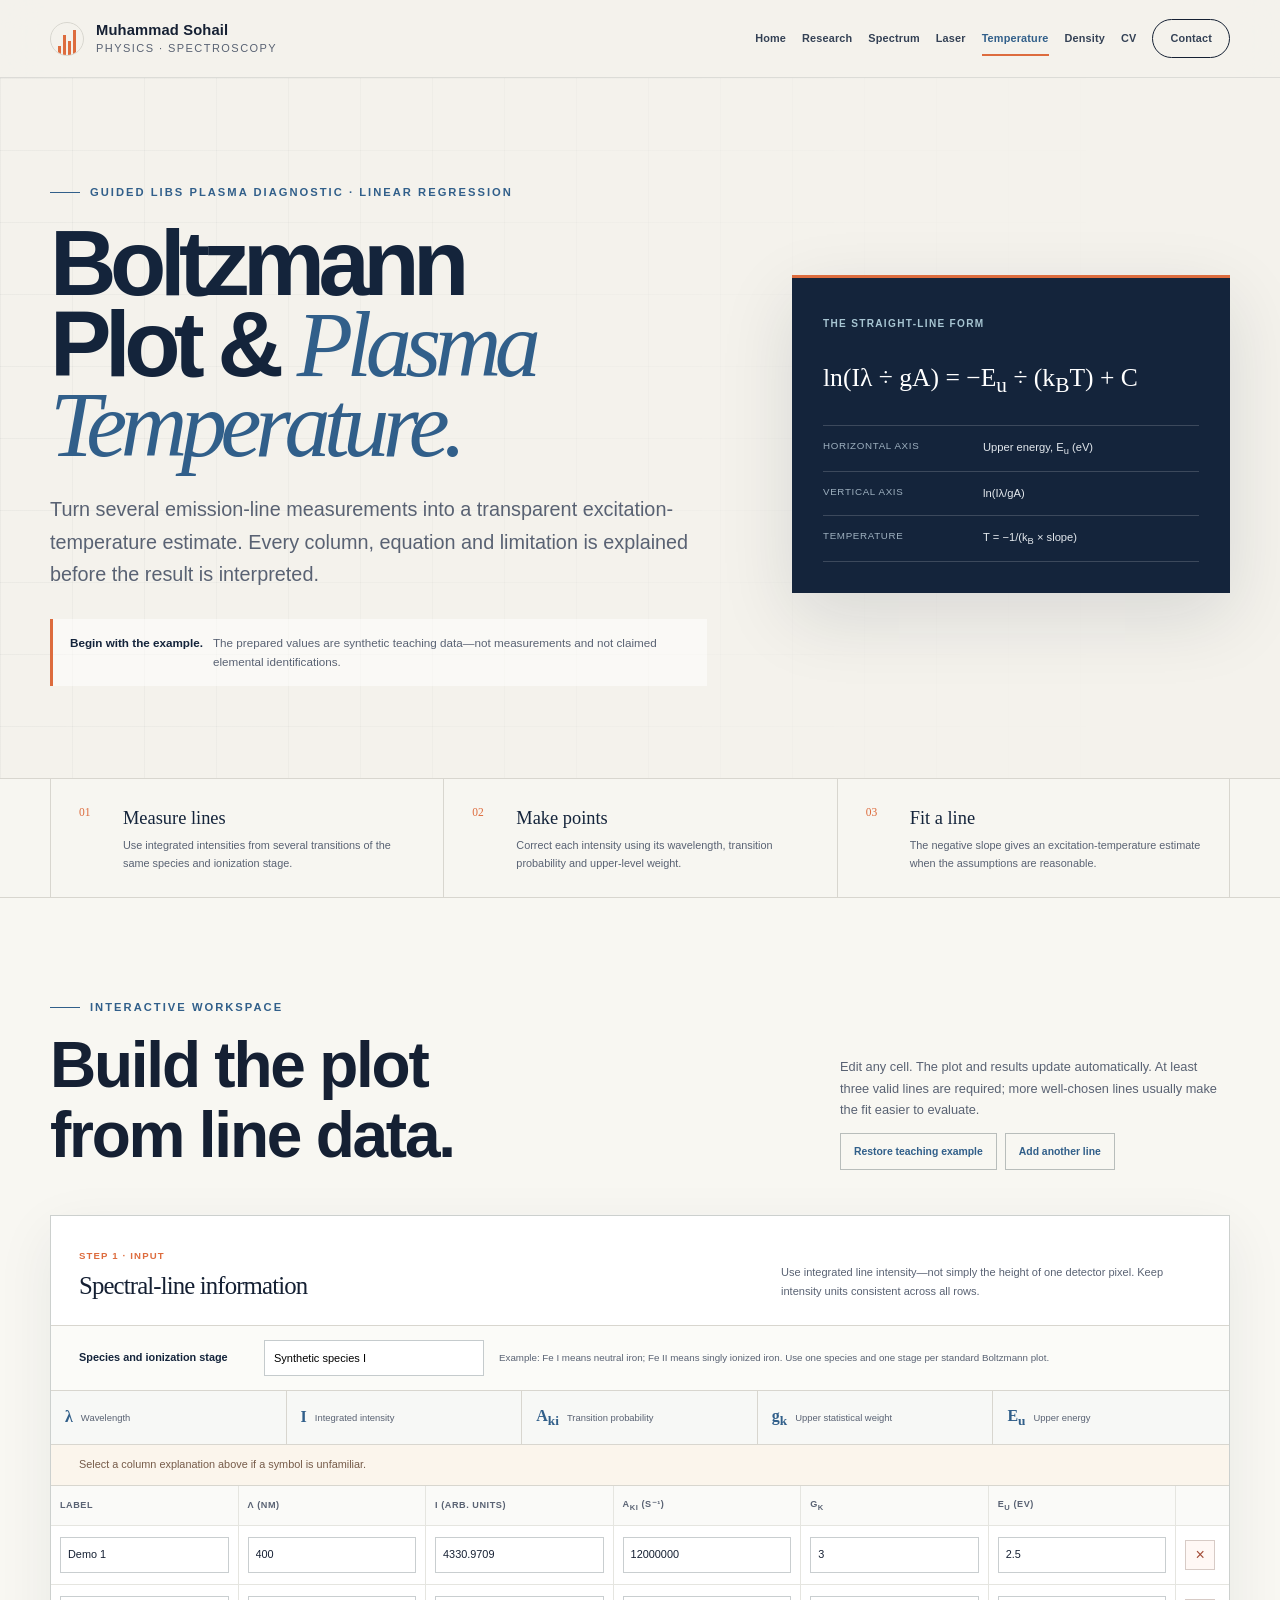
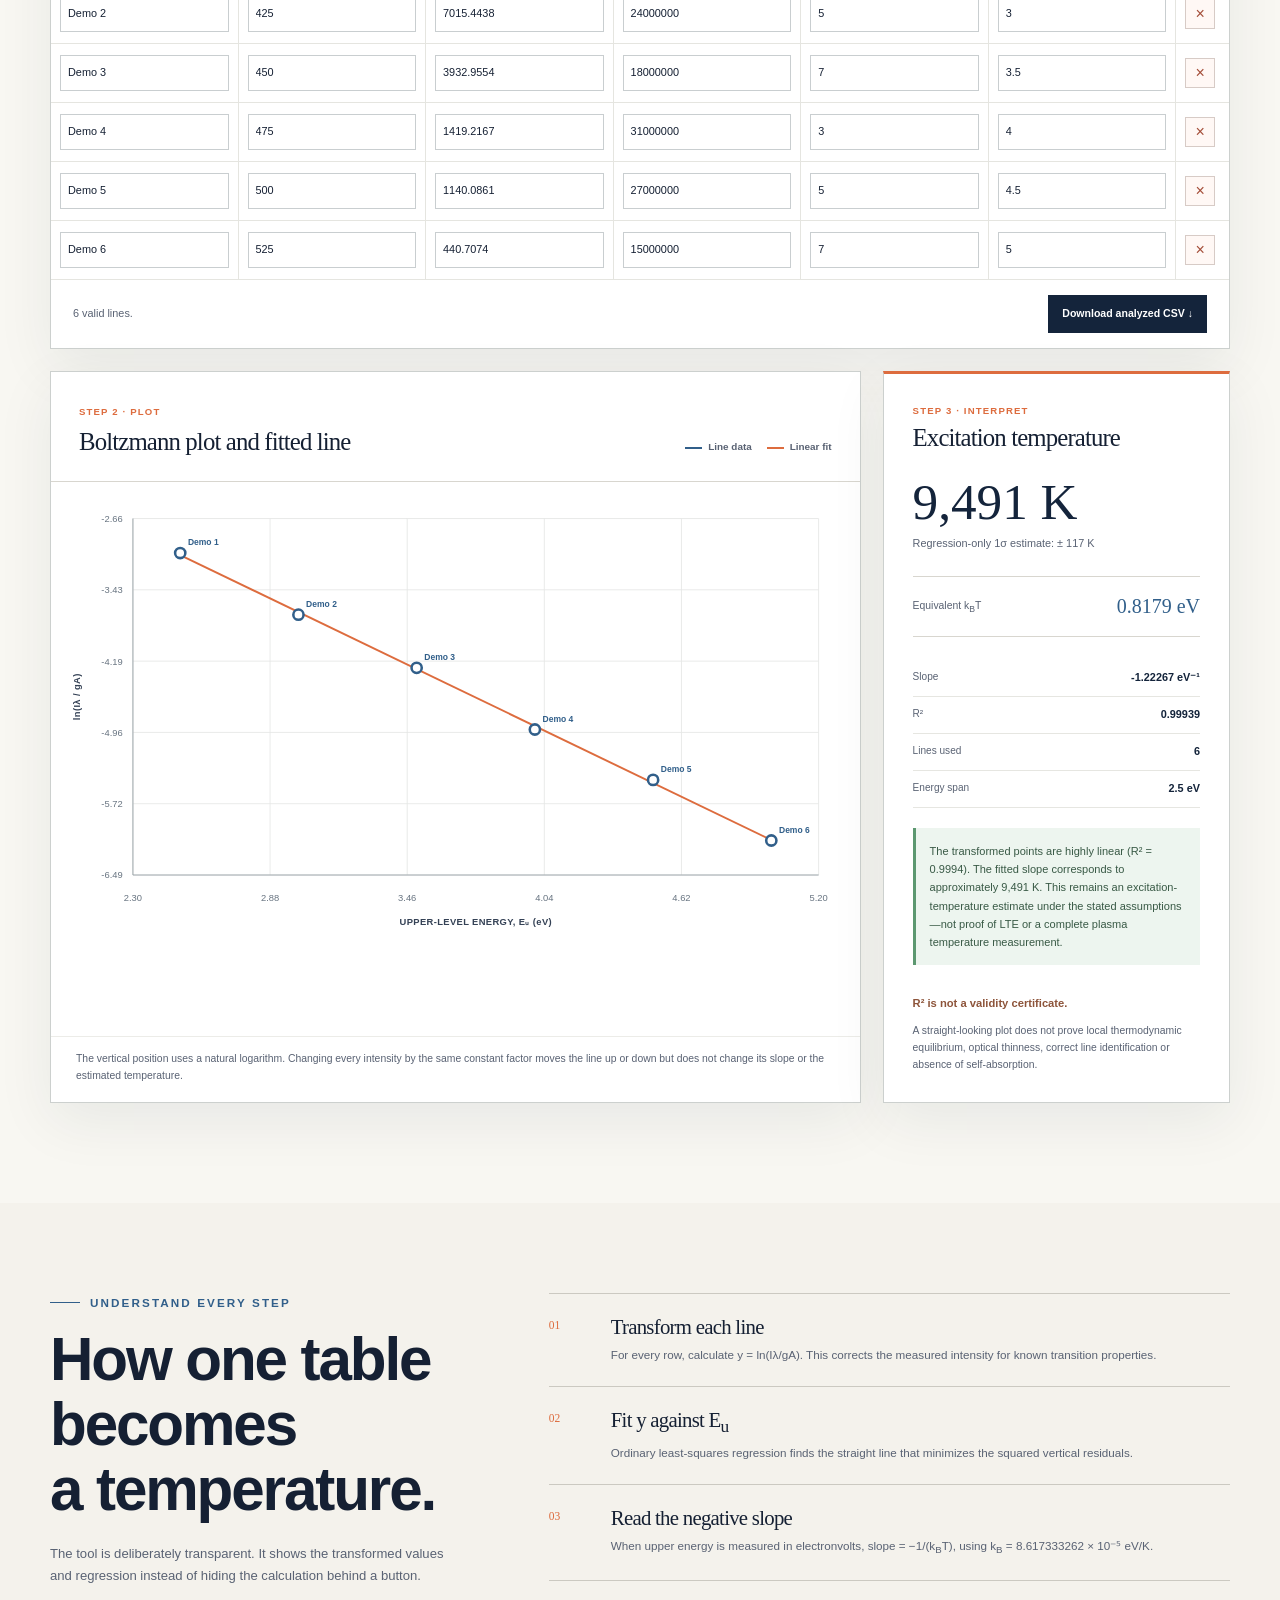
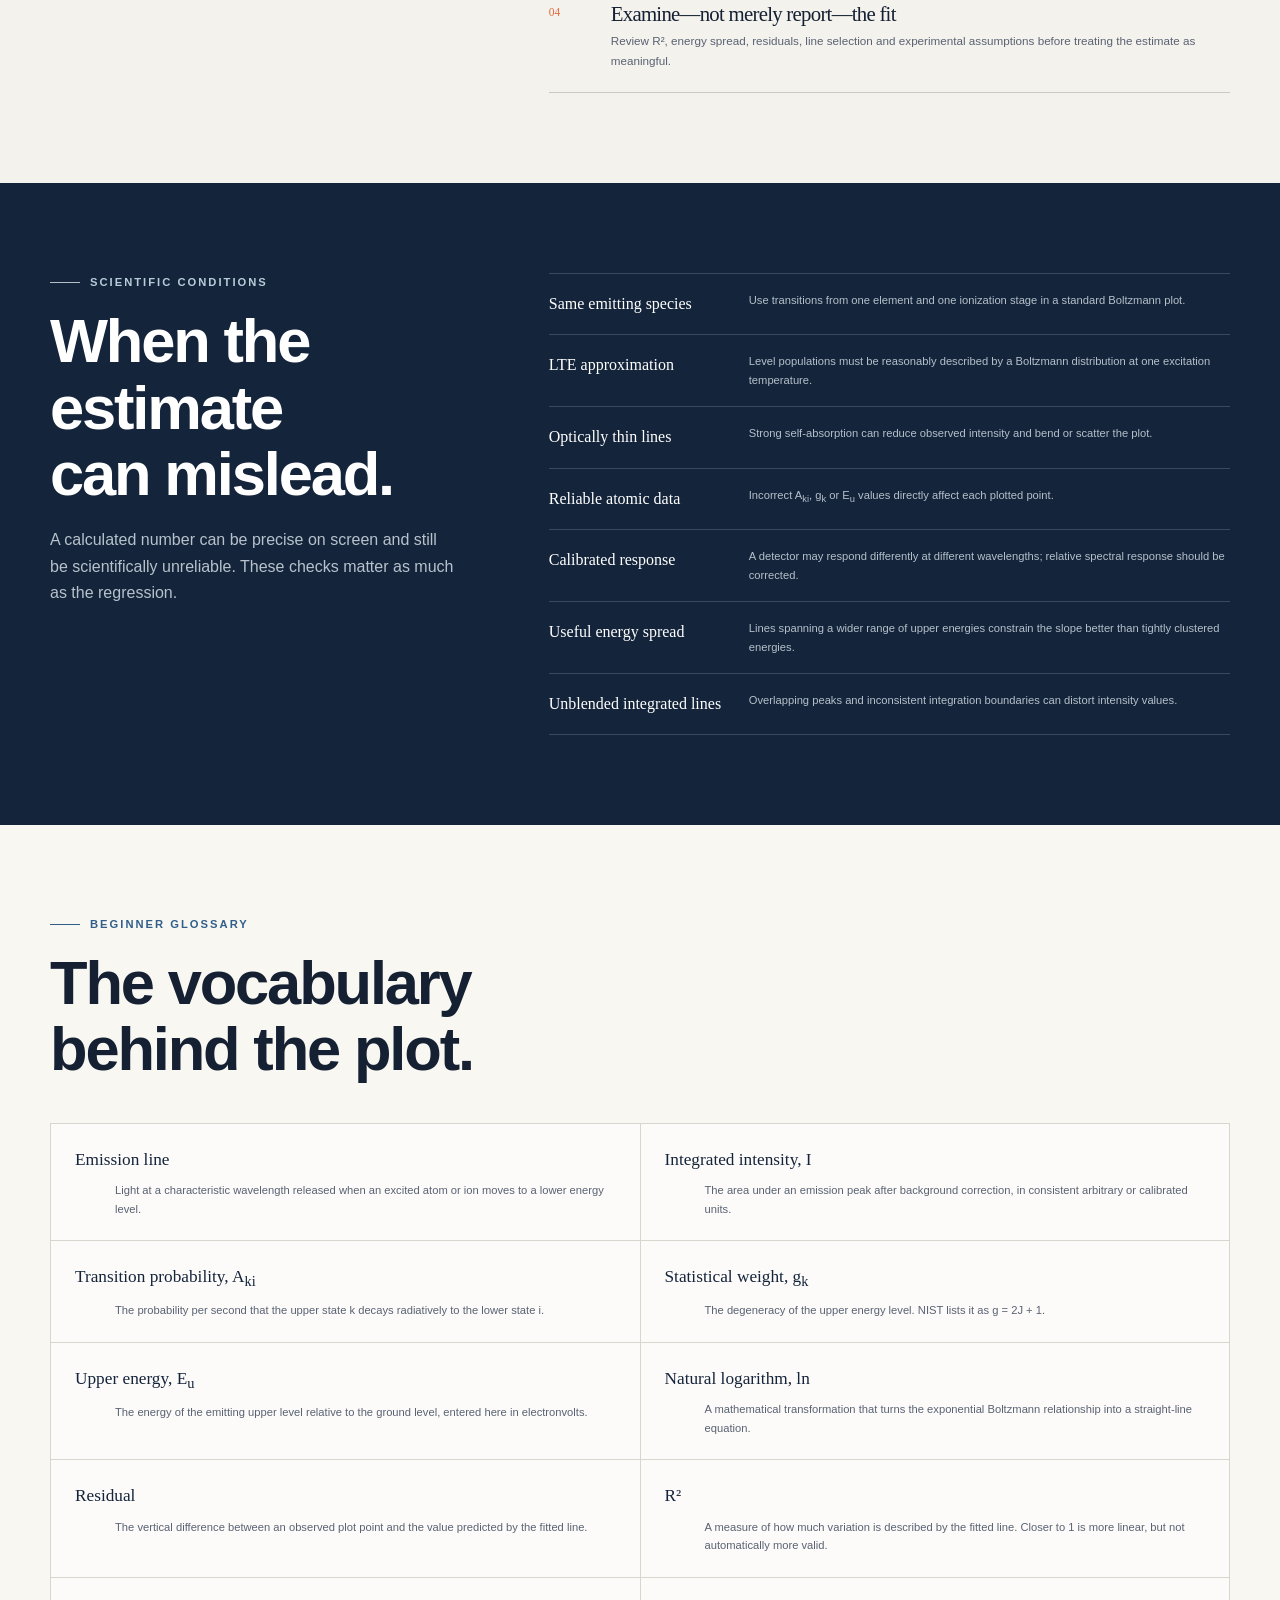
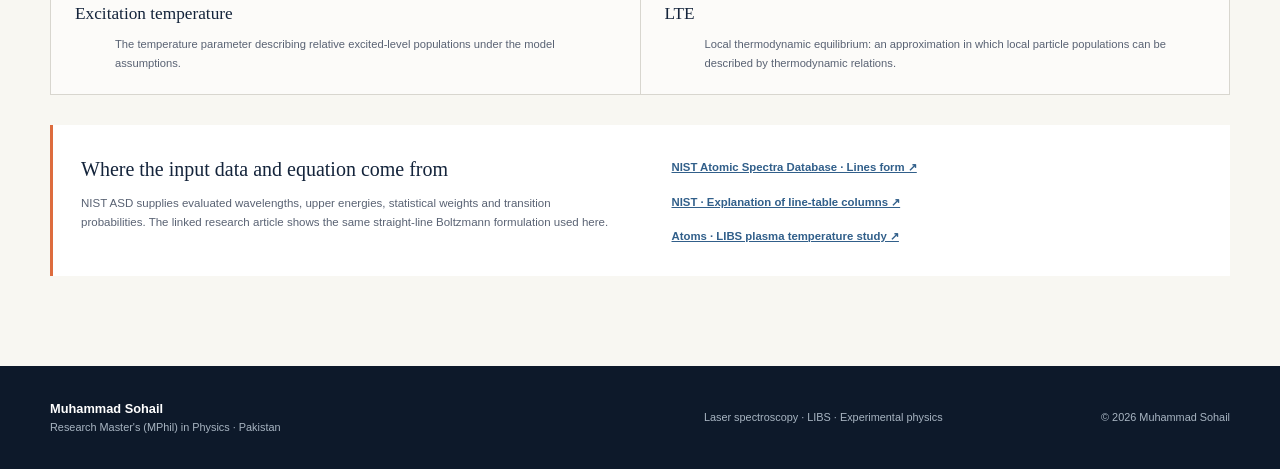
==== commit 1cf31d7e: "Add guided Stark density analyzer" ====
--- a/boltzmann-plasma-analyzer.html
+++ b/boltzmann-plasma-analyzer.html
@@ -16,7 +16,7 @@
     <div class="shell header-inner">
       <a class="brand" href="index.html" aria-label="Muhammad Sohail home"><span class="brand-mark" aria-hidden="true"><i></i><i></i><i></i><i></i></span><span><strong>Muhammad Sohail</strong><small>Physics · Spectroscopy</small></span></a>
       <button class="menu-toggle" type="button" aria-expanded="false" aria-controls="primary-navigation" data-menu-toggle><span class="sr-only">Open navigation</span><span></span><span></span><span></span></button>
-      <nav class="nav" id="primary-navigation" aria-label="Primary navigation" data-nav><a href="index.html#home">Home</a><a href="index.html#research">Research</a><a href="index.html#skills">Skills</a><a href="libs-spectrum-analyzer.html">Spectrum</a><a href="laser-experiment-calculator.html">Laser</a><a class="is-active" href="boltzmann-plasma-analyzer.html" aria-current="page">Plasma</a><a href="cv.html">CV</a><a class="nav-cta" href="index.html#contact">Contact</a></nav>
+      <nav class="nav" id="primary-navigation" aria-label="Primary navigation" data-nav><a href="index.html#home">Home</a><a href="index.html#research">Research</a><a href="libs-spectrum-analyzer.html">Spectrum</a><a href="laser-experiment-calculator.html">Laser</a><a class="is-active" href="boltzmann-plasma-analyzer.html" aria-current="page">Temperature</a><a href="stark-electron-density-analyzer.html">Density</a><a href="cv.html">CV</a><a class="nav-cta" href="index.html#contact">Contact</a></nav>
     </div>
   </header>
 
--- a/assets/css/styles.css
+++ b/assets/css/styles.css
@@ -187,6 +187,7 @@
 .project-card h3 { margin: 52px 0 16px; font-family: var(--serif); font-size: 1.8rem; font-weight: 400; }
 .project-card p { font-size: .86rem; }
 .project-card-featured { border-color: rgba(49,95,138,.35); background: linear-gradient(155deg,#fff 55%,#f1f6f7); }
+.project-card-wide { grid-column: 1 / -1; min-height: 325px; }
 .project-actions { display: flex; flex-wrap: wrap; gap: 10px 18px; margin-top: auto; padding-top: 28px; border-top: 1px solid var(--line); }
 .project-link { display: inline-flex; align-items: center; gap: 7px; color: var(--blue); font-size: .76rem; font-weight: 750; text-decoration: none; }
 .project-link span { transition: transform .2s ease; }.project-link:hover span { transform: translate(2px,-2px); }
@@ -272,7 +273,7 @@
   .proof-grid { grid-template-columns: 1fr 1fr; }.proof-grid > div:nth-child(3) { border-left: 1px solid var(--line); }.proof-grid > div:nth-child(-n+2) { border-bottom: 1px solid var(--line); }
   .split-heading { grid-template-columns: 1fr; gap: 10px; }.split-heading > p { max-width: 600px; }
   .feature-card { grid-template-columns: 1fr; }.feature-visual { min-height: auto; }
-  .experience-layout, .journey-grid, .evidence-grid, .contact-grid { grid-template-columns: 1fr; gap: 60px; }.journey-intro { position: static; }.interest-grid { grid-template-columns: 1fr 1fr; }.project-grid { grid-template-columns: 1fr; }.project-card { min-height: 290px; }.project-card h3 { margin-top: 38px; }
+  .experience-layout, .journey-grid, .evidence-grid, .contact-grid { grid-template-columns: 1fr; gap: 60px; }.journey-intro { position: static; }.interest-grid { grid-template-columns: 1fr 1fr; }.project-grid { grid-template-columns: 1fr; }.project-card,.project-card-wide { min-height: 290px; }.project-card h3 { margin-top: 38px; }
   .toolkit-grid { grid-template-columns: 1fr 1fr; }
   .case-hero-grid { grid-template-columns: 1fr; gap: 45px; }.case-layout { grid-template-columns: 1fr; }.case-toc { position: relative; top: auto; z-index: 2; display: flex; overflow-x: auto; padding: 11px 0; border-left: 0; border-top: 1px solid var(--line); border-bottom: 1px solid var(--line); }.case-toc span { display:none; }.case-toc a { flex: 0 0 auto; padding-right: 16px; }.case-toc a:hover { transform:none; }
   .cv-document { padding: 55px 45px; }.cv-header { grid-template-columns: 1fr; gap: 10px; }.cv-header address { padding-top: 0; }
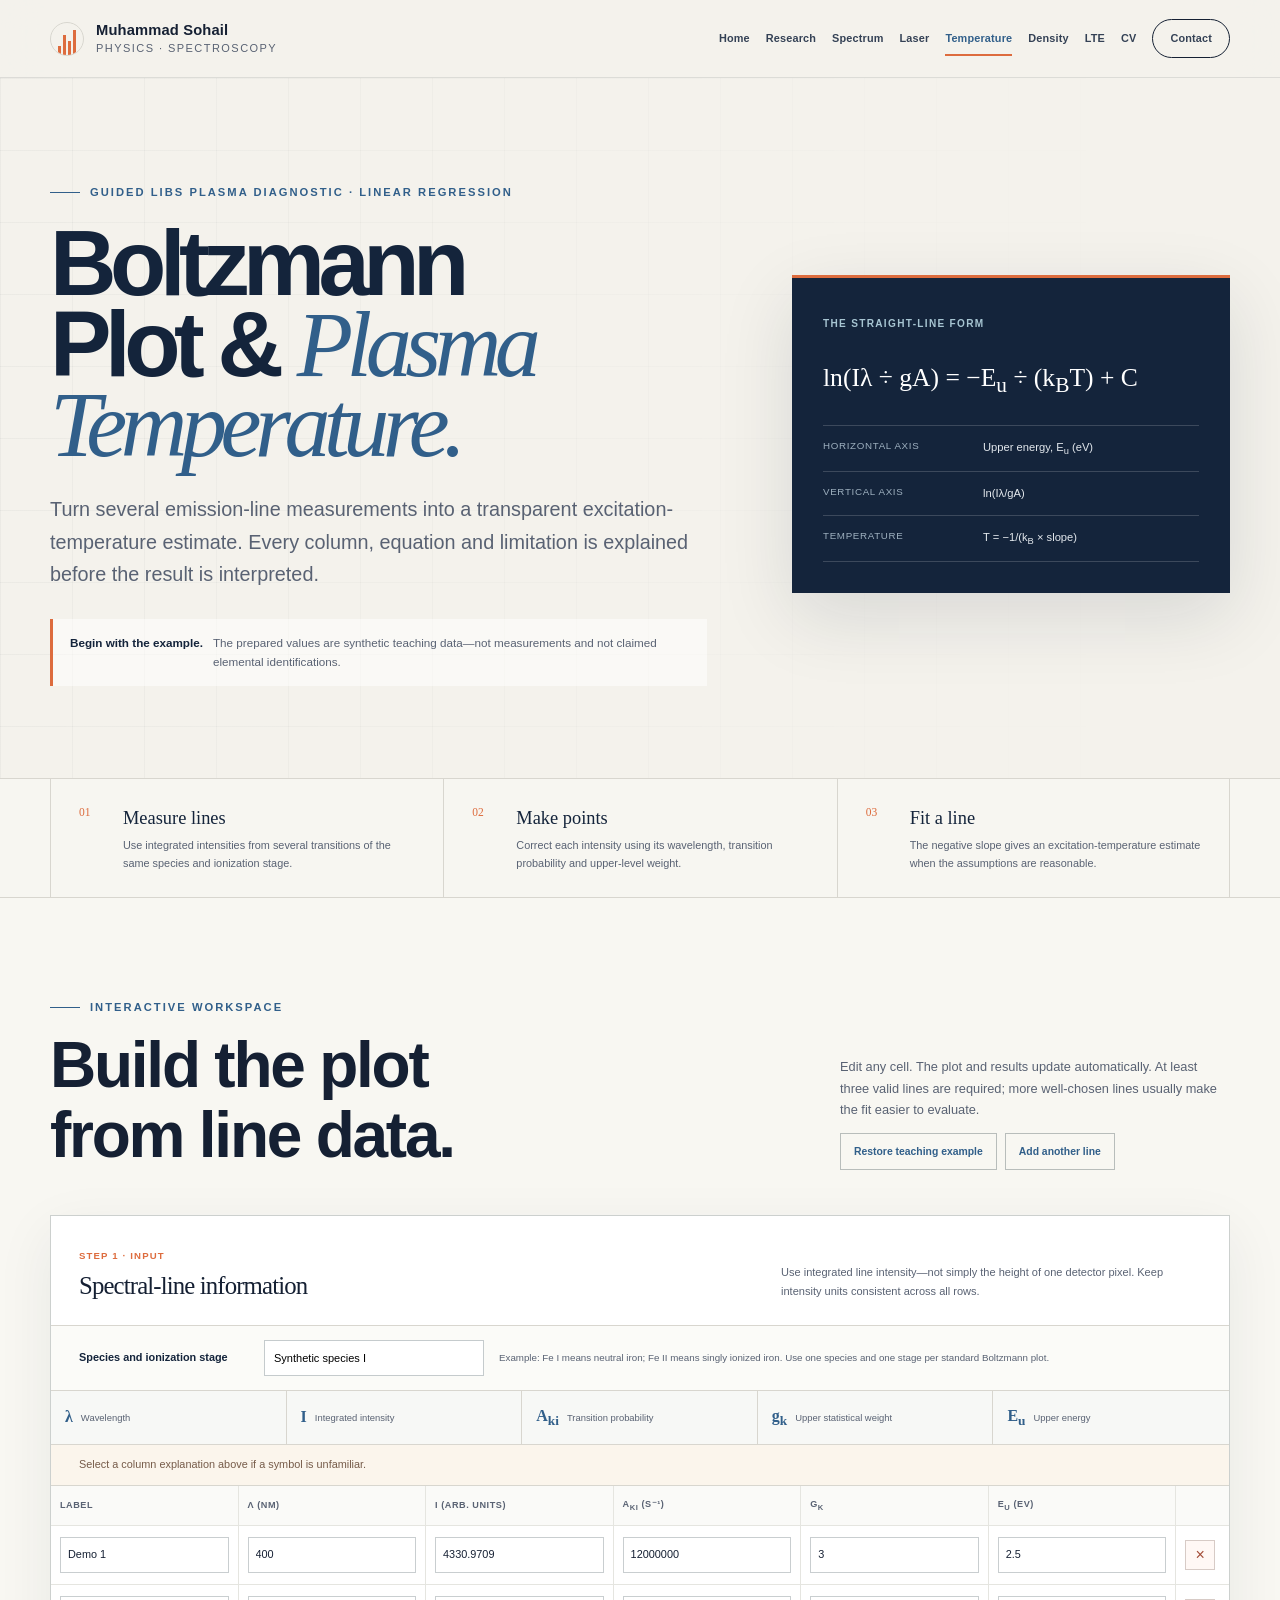
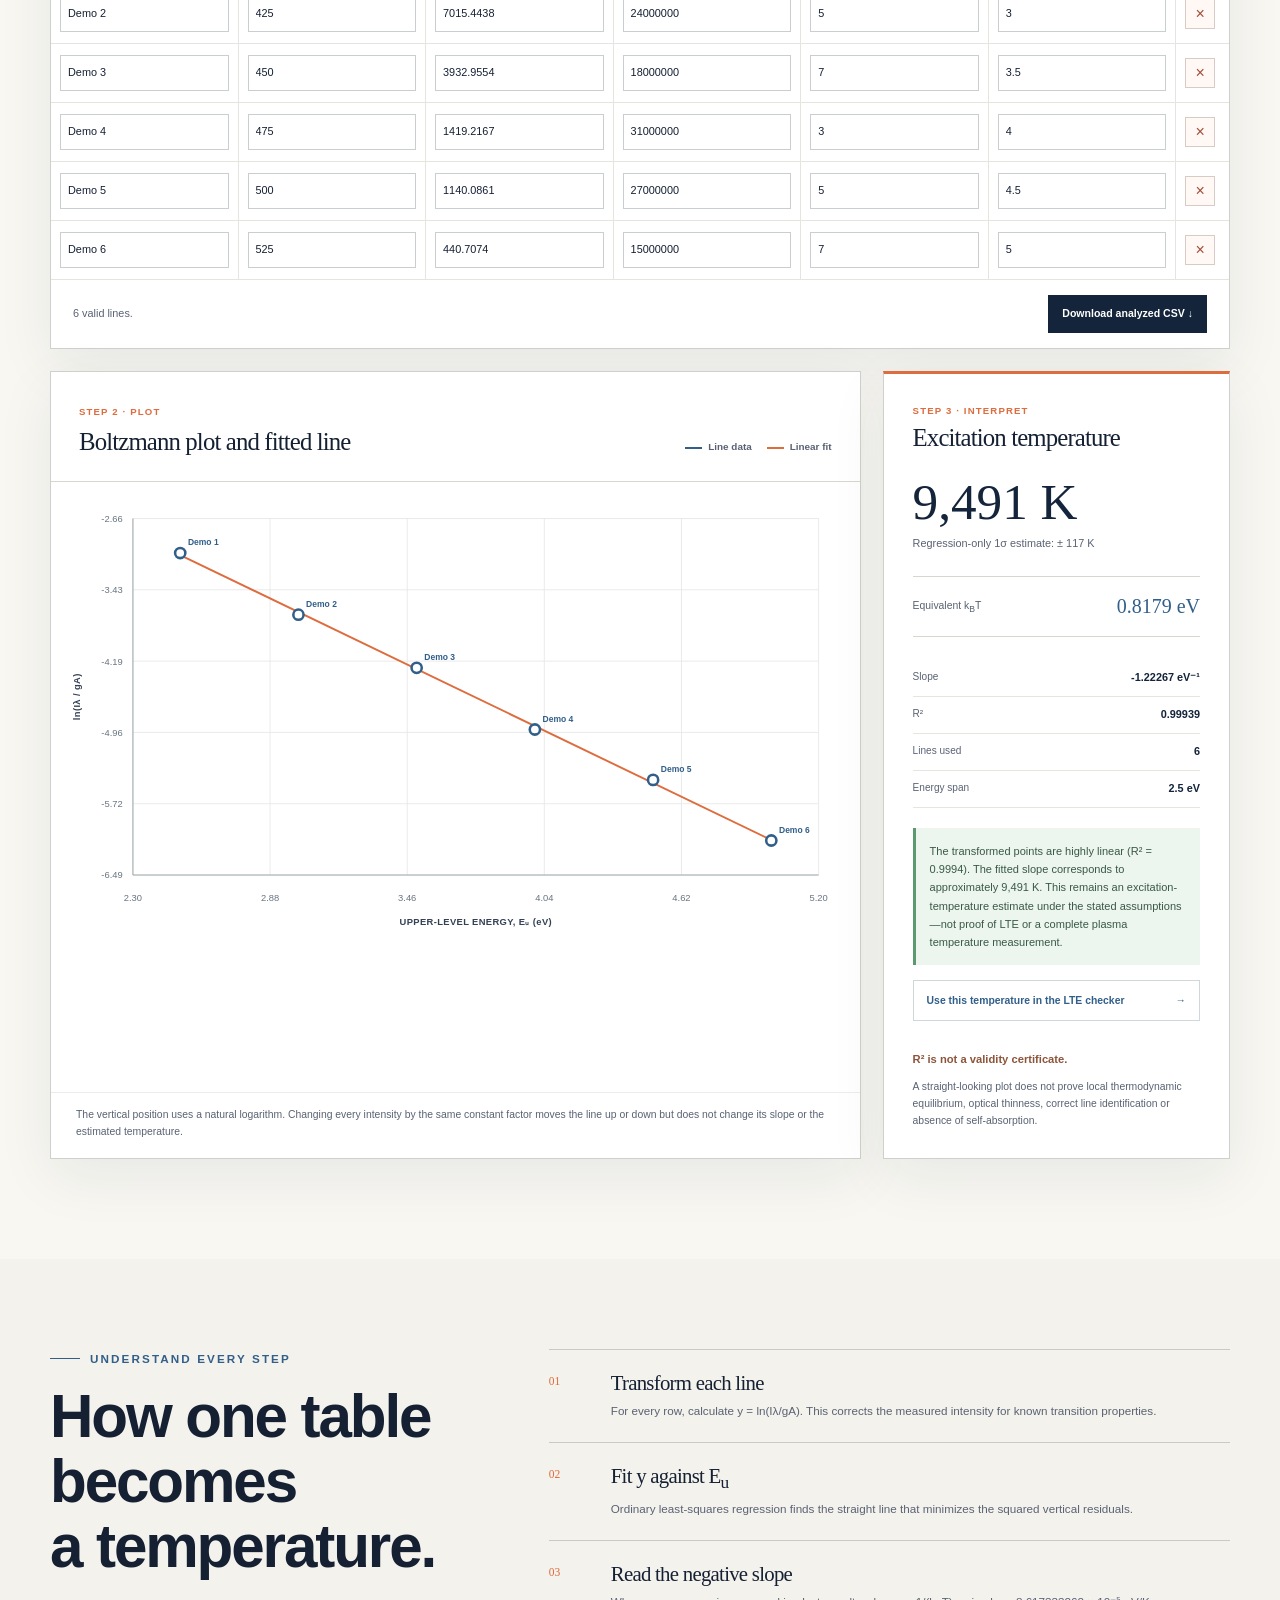
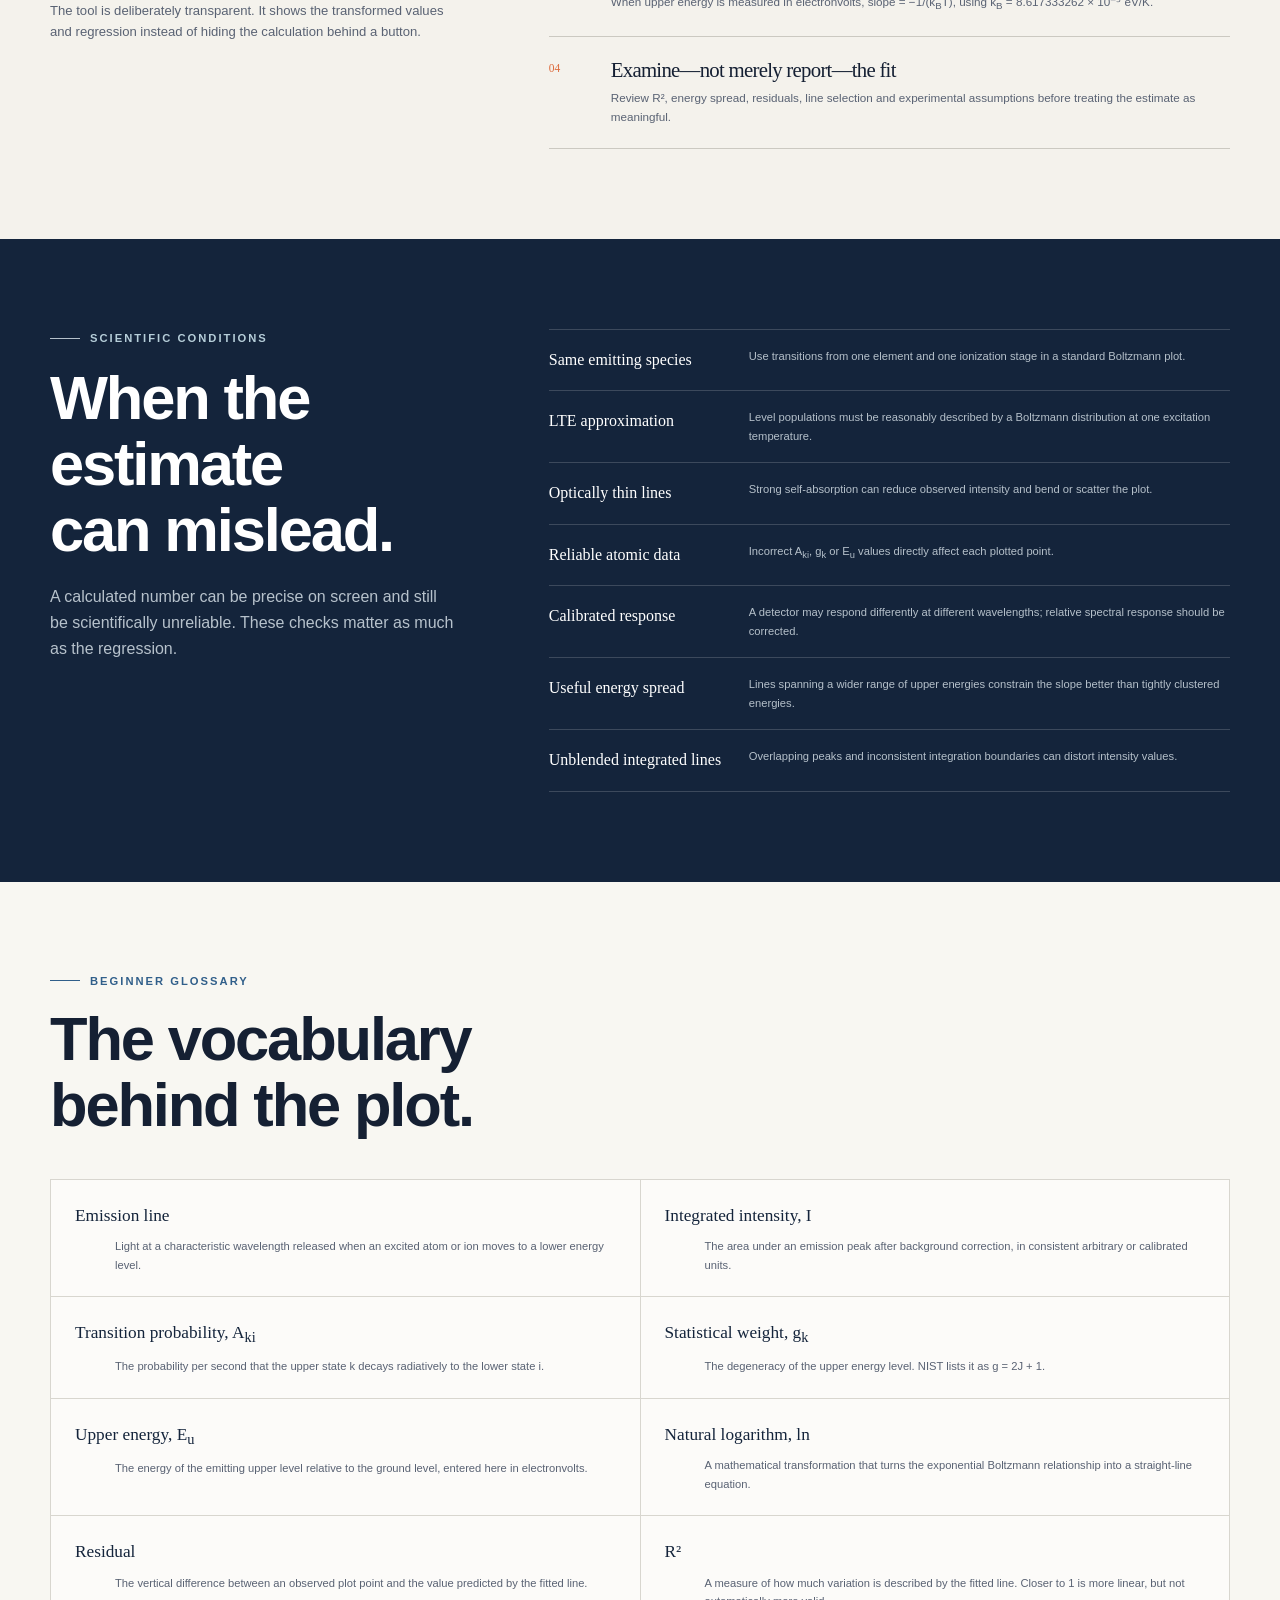
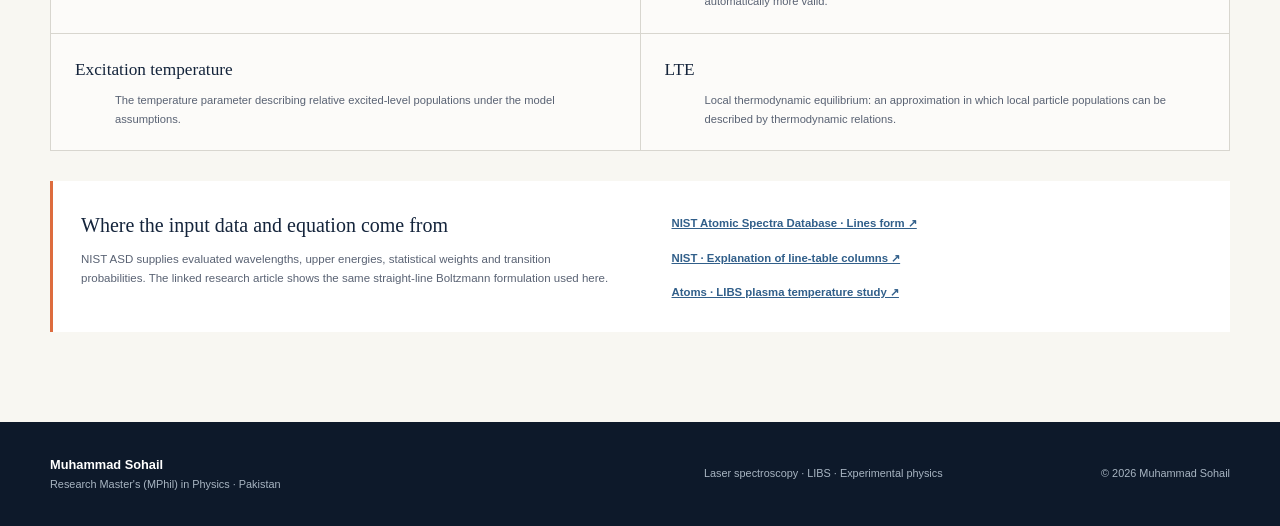
==== commit 6224cb10: "Add guided LTE criterion checker" ====
--- a/boltzmann-plasma-analyzer.html
+++ b/boltzmann-plasma-analyzer.html
@@ -16,7 +16,7 @@
     <div class="shell header-inner">
       <a class="brand" href="index.html" aria-label="Muhammad Sohail home"><span class="brand-mark" aria-hidden="true"><i></i><i></i><i></i><i></i></span><span><strong>Muhammad Sohail</strong><small>Physics · Spectroscopy</small></span></a>
       <button class="menu-toggle" type="button" aria-expanded="false" aria-controls="primary-navigation" data-menu-toggle><span class="sr-only">Open navigation</span><span></span><span></span><span></span></button>
-      <nav class="nav" id="primary-navigation" aria-label="Primary navigation" data-nav><a href="index.html#home">Home</a><a href="index.html#research">Research</a><a href="libs-spectrum-analyzer.html">Spectrum</a><a href="laser-experiment-calculator.html">Laser</a><a class="is-active" href="boltzmann-plasma-analyzer.html" aria-current="page">Temperature</a><a href="stark-electron-density-analyzer.html">Density</a><a href="cv.html">CV</a><a class="nav-cta" href="index.html#contact">Contact</a></nav>
+      <nav class="nav" id="primary-navigation" aria-label="Primary navigation" data-nav><a href="index.html#home">Home</a><a href="index.html#research">Research</a><a href="libs-spectrum-analyzer.html">Spectrum</a><a href="laser-experiment-calculator.html">Laser</a><a class="is-active" href="boltzmann-plasma-analyzer.html" aria-current="page">Temperature</a><a href="stark-electron-density-analyzer.html">Density</a><a href="lte-mcwhirter-checker.html">LTE</a><a href="cv.html">CV</a><a class="nav-cta" href="index.html#contact">Contact</a></nav>
     </div>
   </header>
 
@@ -67,6 +67,7 @@
             <div class="temperature-ev"><span>Equivalent k<sub>B</sub>T</span><strong id="temperature-ev">—</strong></div>
             <dl class="fit-metrics"><div><dt>Slope</dt><dd id="fit-slope">—</dd></div><div><dt>R²</dt><dd id="fit-r2">—</dd></div><div><dt>Lines used</dt><dd id="fit-lines">—</dd></div><div><dt>Energy span</dt><dd id="energy-span">—</dd></div></dl>
             <div class="fit-reading" id="fit-reading">Enter at least three valid lines to calculate a result.</div>
+            <a class="next-check-link" id="temperature-lte-link" href="lte-mcwhirter-checker.html">Use this temperature in the LTE checker <span aria-hidden="true">→</span></a>
             <div class="integrity-warning"><strong>R² is not a validity certificate.</strong><p>A straight-looking plot does not prove local thermodynamic equilibrium, optical thinness, correct line identification or absence of self-absorption.</p></div>
           </aside>
         </div>
--- a/assets/css/styles.css
+++ b/assets/css/styles.css
@@ -187,7 +187,6 @@
 .project-card h3 { margin: 52px 0 16px; font-family: var(--serif); font-size: 1.8rem; font-weight: 400; }
 .project-card p { font-size: .86rem; }
 .project-card-featured { border-color: rgba(49,95,138,.35); background: linear-gradient(155deg,#fff 55%,#f1f6f7); }
-.project-card-wide { grid-column: 1 / -1; min-height: 325px; }
 .project-actions { display: flex; flex-wrap: wrap; gap: 10px 18px; margin-top: auto; padding-top: 28px; border-top: 1px solid var(--line); }
 .project-link { display: inline-flex; align-items: center; gap: 7px; color: var(--blue); font-size: .76rem; font-weight: 750; text-decoration: none; }
 .project-link span { transition: transform .2s ease; }.project-link:hover span { transform: translate(2px,-2px); }
@@ -273,7 +272,7 @@
   .proof-grid { grid-template-columns: 1fr 1fr; }.proof-grid > div:nth-child(3) { border-left: 1px solid var(--line); }.proof-grid > div:nth-child(-n+2) { border-bottom: 1px solid var(--line); }
   .split-heading { grid-template-columns: 1fr; gap: 10px; }.split-heading > p { max-width: 600px; }
   .feature-card { grid-template-columns: 1fr; }.feature-visual { min-height: auto; }
-  .experience-layout, .journey-grid, .evidence-grid, .contact-grid { grid-template-columns: 1fr; gap: 60px; }.journey-intro { position: static; }.interest-grid { grid-template-columns: 1fr 1fr; }.project-grid { grid-template-columns: 1fr; }.project-card,.project-card-wide { min-height: 290px; }.project-card h3 { margin-top: 38px; }
+  .experience-layout, .journey-grid, .evidence-grid, .contact-grid { grid-template-columns: 1fr; gap: 60px; }.journey-intro { position: static; }.interest-grid { grid-template-columns: 1fr 1fr; }.project-grid { grid-template-columns: 1fr; }.project-card { min-height: 290px; }.project-card h3 { margin-top: 38px; }
   .toolkit-grid { grid-template-columns: 1fr 1fr; }
   .case-hero-grid { grid-template-columns: 1fr; gap: 45px; }.case-layout { grid-template-columns: 1fr; }.case-toc { position: relative; top: auto; z-index: 2; display: flex; overflow-x: auto; padding: 11px 0; border-left: 0; border-top: 1px solid var(--line); border-bottom: 1px solid var(--line); }.case-toc span { display:none; }.case-toc a { flex: 0 0 auto; padding-right: 16px; }.case-toc a:hover { transform:none; }
   .cv-document { padding: 55px 45px; }.cv-header { grid-template-columns: 1fr; gap: 10px; }.cv-header address { padding-top: 0; }
--- a/assets/css/boltzmann-analyzer.css
+++ b/assets/css/boltzmann-analyzer.css
@@ -17,6 +17,7 @@
 .table-footer { display: flex; align-items: center; justify-content: space-between; gap: 25px; padding: 15px 22px; }.table-footer p { margin: 0; font-size: .68rem; }.table-footer p.has-error { color: #a23c31; }.table-footer button { padding: 10px 14px; border: 0; background: var(--navy); color: white; font-size: .66rem; font-weight: 750; cursor: pointer; }.table-footer button:hover { background: var(--blue); }
 .result-layout { display: grid; grid-template-columns: minmax(0,1.4fr) minmax(310px,.6fr); gap: 22px; margin-top: 22px; align-items: stretch; }.plot-card { display: flex; flex-direction: column; }.plot-key { display: flex; gap: 15px; flex-wrap: wrap; }.plot-key span { display: inline-flex; align-items: center; gap: 6px; color: var(--ink-soft); font-size: .62rem; letter-spacing: 0; text-transform: none; }.plot-key i { width: 17px; height: 2px; background: var(--blue); }.plot-key span:last-child i { background: var(--orange); }.plot-wrap { min-width: 0; width: 100%; aspect-ratio: 1.77; min-height: 380px; padding: 4px 12px; }.plot-wrap svg { display: block; width: 100%; height: 100%; }.plot-caption { margin: auto 0 0; padding: 13px 25px 18px; border-top: 1px solid #ecece8; font-size: .65rem; }
 .temperature-panel { display: flex; flex-direction: column; padding: 29px; border-top: 3px solid var(--orange); }.temperature-panel h3 { margin: 7px 0 24px; font-family: var(--serif); font-size: 1.55rem; font-weight: 400; }.temperature-value { color: var(--navy); font-family: var(--serif); font-size: clamp(2.7rem,4vw,4rem); font-weight: 400; line-height: 1; }.uncertainty { margin-top: 8px; color: var(--ink-soft); font-size: .68rem; }.temperature-ev { display: flex; align-items: center; justify-content: space-between; gap: 15px; margin: 23px 0; padding: 13px 0; border-top: 1px solid var(--line); border-bottom: 1px solid var(--line); }.temperature-ev span { color: var(--ink-soft); font-size: .65rem; }.temperature-ev strong { color: var(--blue); font-family: var(--serif); font-size: 1.25rem; font-weight: 400; }.fit-metrics { margin: 0; }.fit-metrics > div { display: flex; justify-content: space-between; gap: 16px; padding: 9px 0; border-bottom: 1px solid #e6e6e1; }.fit-metrics dt { color: var(--ink-soft); font-size: .63rem; }.fit-metrics dd { color: var(--navy); font-size: .68rem; font-weight: 750; }.fit-reading { margin-top: 20px; padding: 14px; border-left: 3px solid #5c9870; background: #edf5ef; color: #385945; font-size: .69rem; }.fit-reading.is-caution { border-color: #ca7d3f; background: #fbf1e5; color: #76513a; }.fit-reading.is-error { border-color: #b84a3b; background: #f9e9e6; color: #79342c; }.integrity-warning { margin-top: auto; padding-top: 24px; }.integrity-warning strong { color: #8d543a; font-size: .7rem; }.integrity-warning p { margin: 6px 0 0; font-size: .65rem; }
+.next-check-link { display:flex; align-items:center; justify-content:space-between; gap:12px; margin-top:15px; padding:11px 13px; border:1px solid #cfd7da; color:var(--blue); font-size:.65rem; font-weight:750; text-decoration:none; }.next-check-link:hover { border-color:var(--blue); background:#f5f8f9; }
 .chart-grid { stroke: #e5e7e5; stroke-width: 1; }.chart-axis { stroke: #929ca3; stroke-width: 1; }.chart-label { fill: #687481; font: 11px var(--sans); }.chart-axis-title { fill: #344155; font: 700 11px var(--sans); letter-spacing: .04em; }.fit-line { stroke: var(--orange); stroke-width: 2.2; }.data-point { fill: white; stroke: var(--blue); stroke-width: 3; }.point-label { fill: #315f8a; font: 700 10px var(--sans); }.residual-line { stroke: #91a6b3; stroke-width: 1; stroke-dasharray: 3 3; }.empty-chart-text { fill: #697581; font: 15px var(--sans); }
 .section-pad-small { padding: 90px 0; }.calculation-walkthrough { background: var(--paper); }.walkthrough-grid { display: grid; grid-template-columns: .75fr 1.25fr; gap: 90px; }.walkthrough-grid h2 { margin: 16px 0 20px; font-size: clamp(2.8rem,4.7vw,4.8rem); }.walkthrough-grid > div > p:last-child { font-size: .82rem; }.walkthrough-grid ol { margin: 0; padding: 0; list-style: none; border-top: 1px solid #cbc9c1; }.walkthrough-grid li { display: grid; grid-template-columns: 46px 1fr; gap: 16px; padding: 22px 0; border-bottom: 1px solid #cbc9c1; }.walkthrough-grid li > span { color: var(--orange); font-family: var(--serif); font-size: .72rem; }.walkthrough-grid h3 { margin: 0 0 6px; font-family: var(--serif); font-size: 1.3rem; font-weight: 400; }.walkthrough-grid p { margin: 0; font-size: .73rem; }
 .validity-section { background: var(--navy); }.validity-grid { display: grid; grid-template-columns: .75fr 1.25fr; gap: 90px; }.validity-grid h2 { margin: 17px 0 20px; color: white; font-size: clamp(2.8rem,4.8vw,4.9rem); }.validity-grid > div > p:last-child { color: #b7c2cc; }.validity-grid ul { margin: 0; padding: 0; list-style: none; border-top: 1px solid rgba(255,255,255,.17); }.validity-grid li { display: grid; grid-template-columns: 175px 1fr; gap: 25px; padding: 17px 0; border-bottom: 1px solid rgba(255,255,255,.17); }.validity-grid strong { color: white; font-family: var(--serif); font-size: 1rem; font-weight: 400; }.validity-grid span { color: #b5c0ca; font-size: .7rem; }
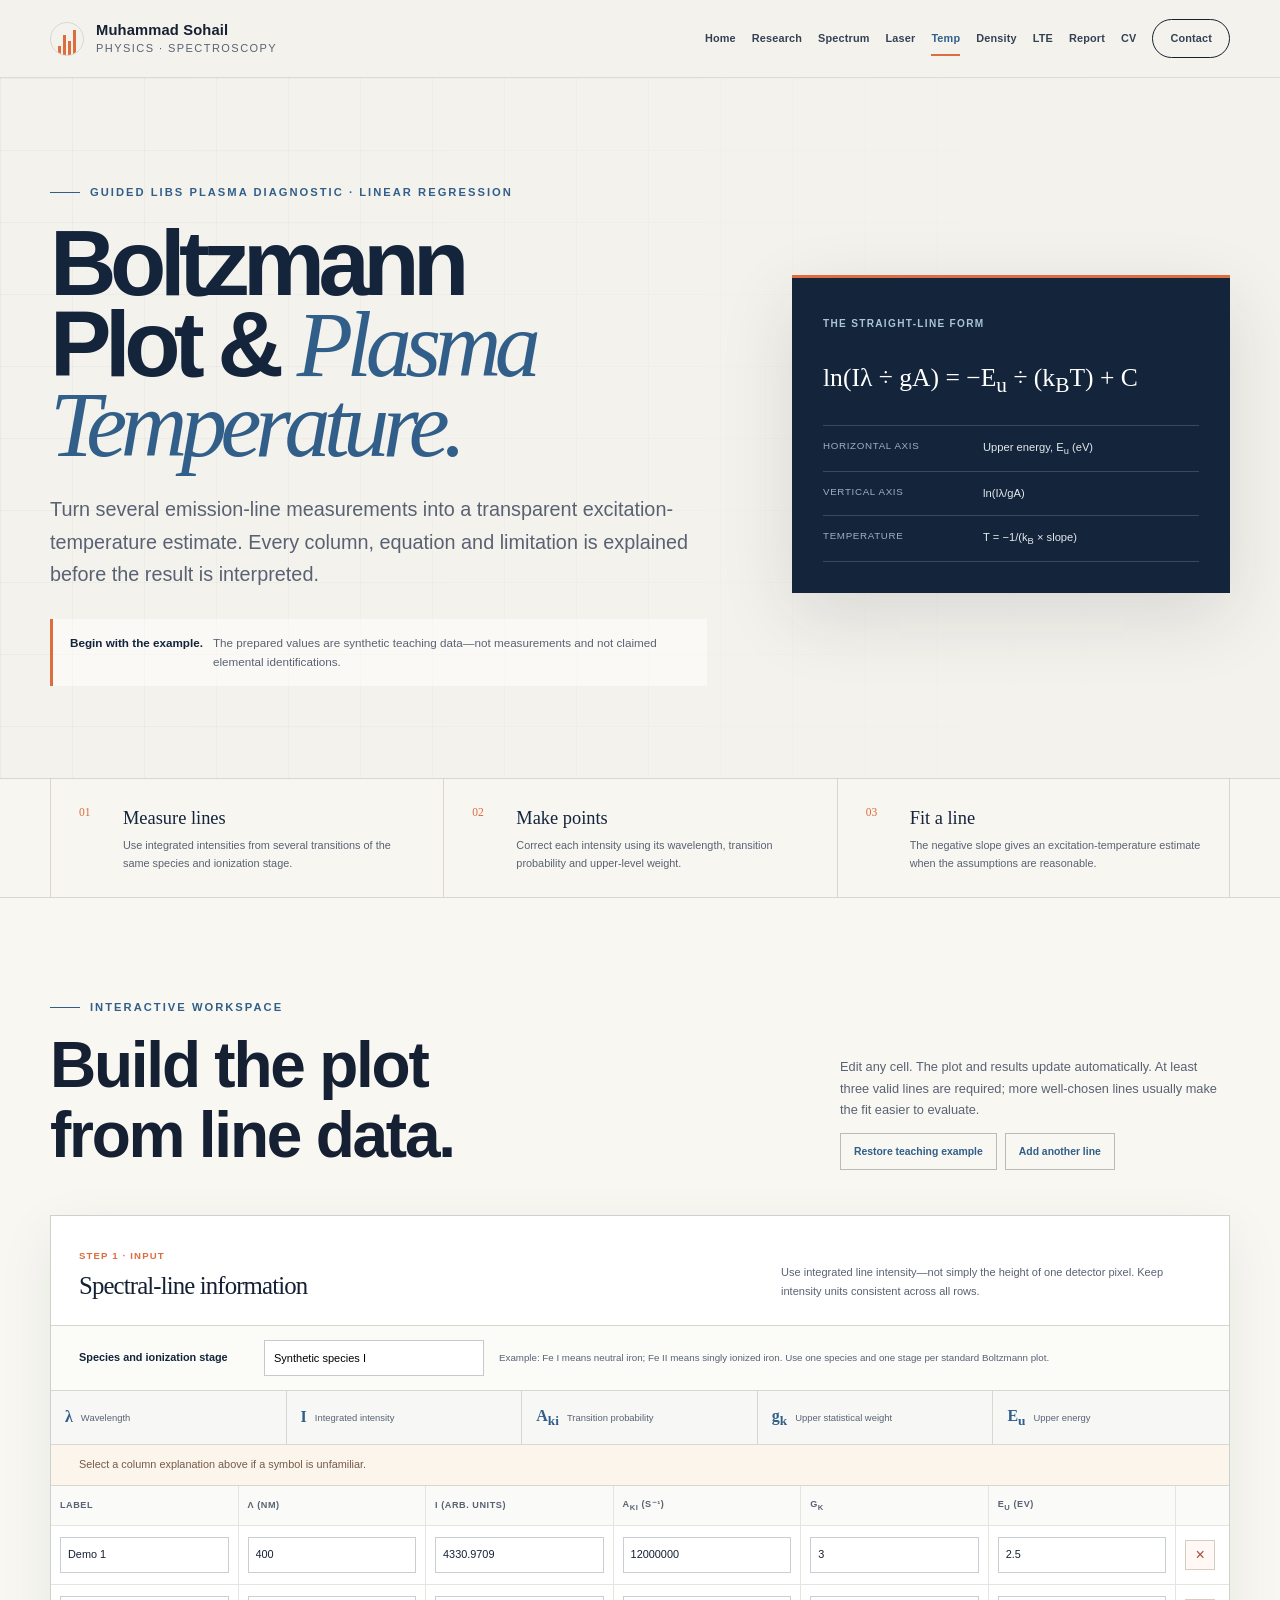
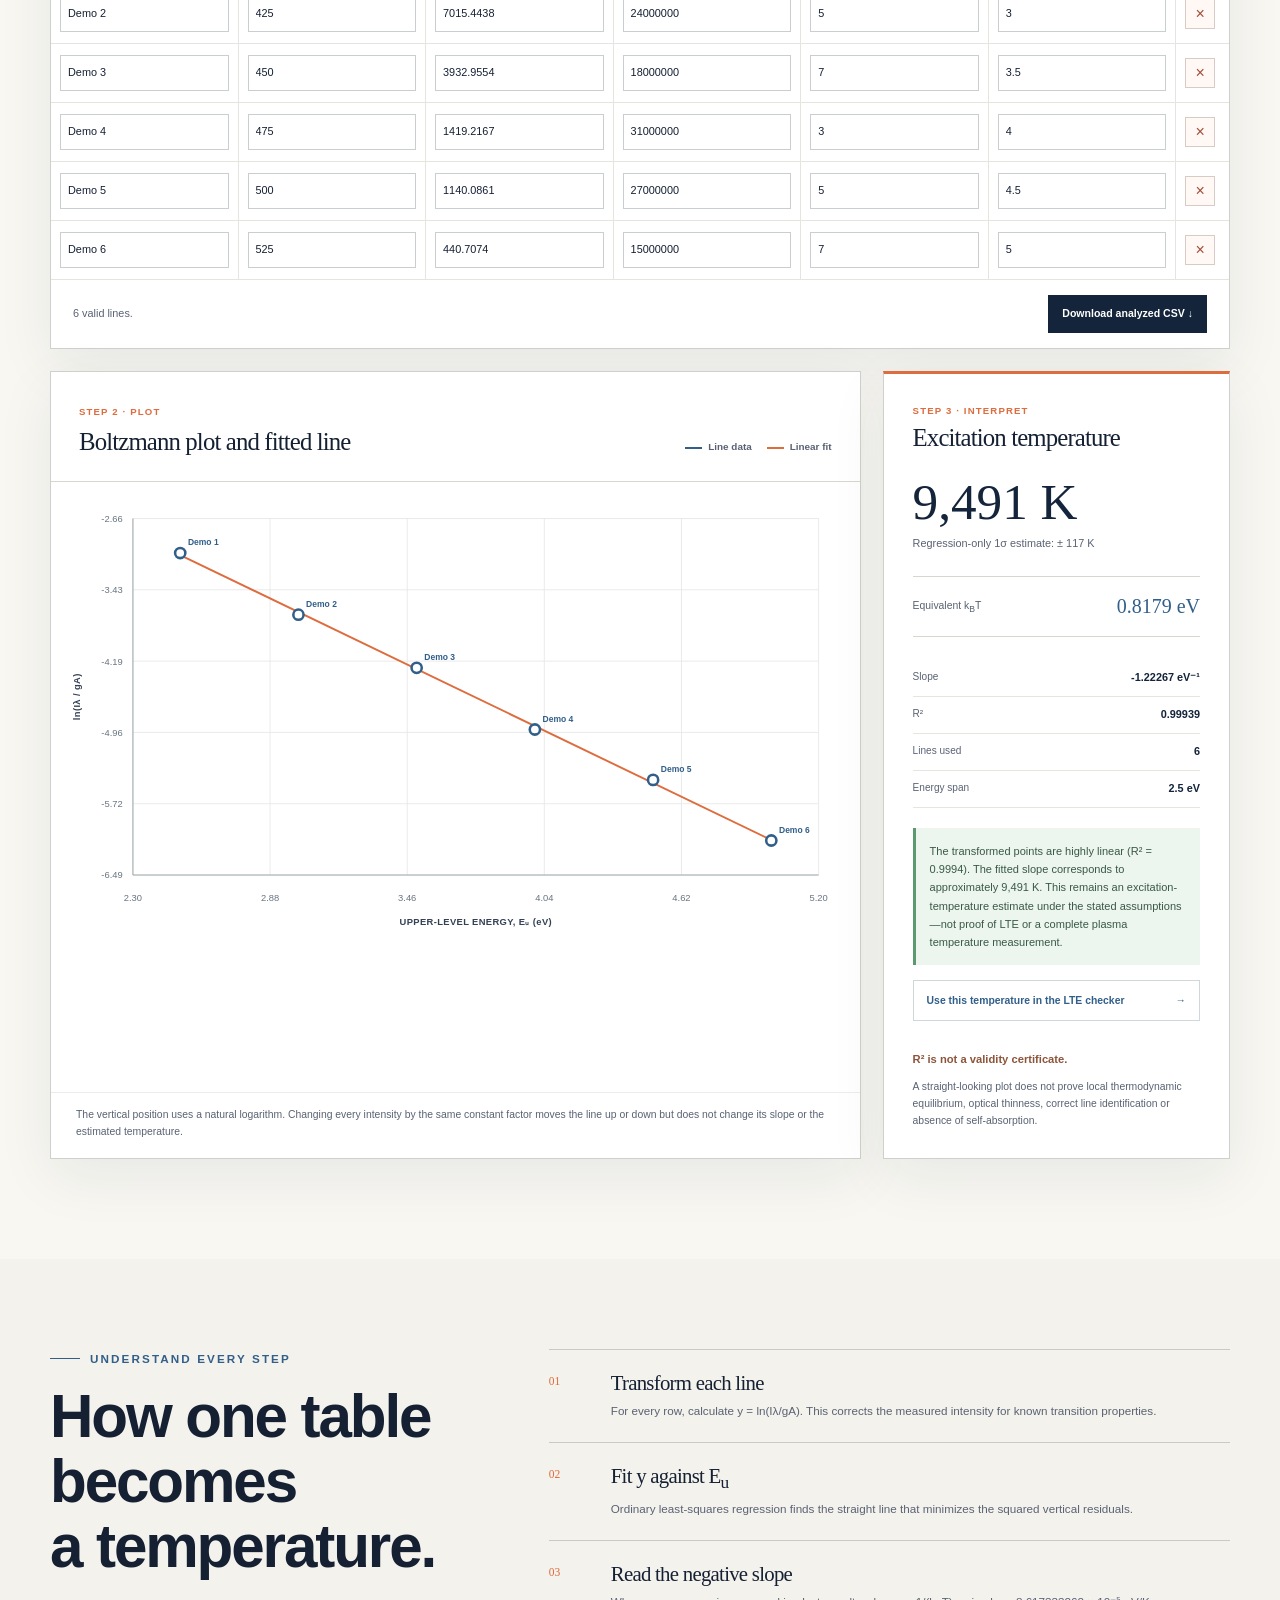
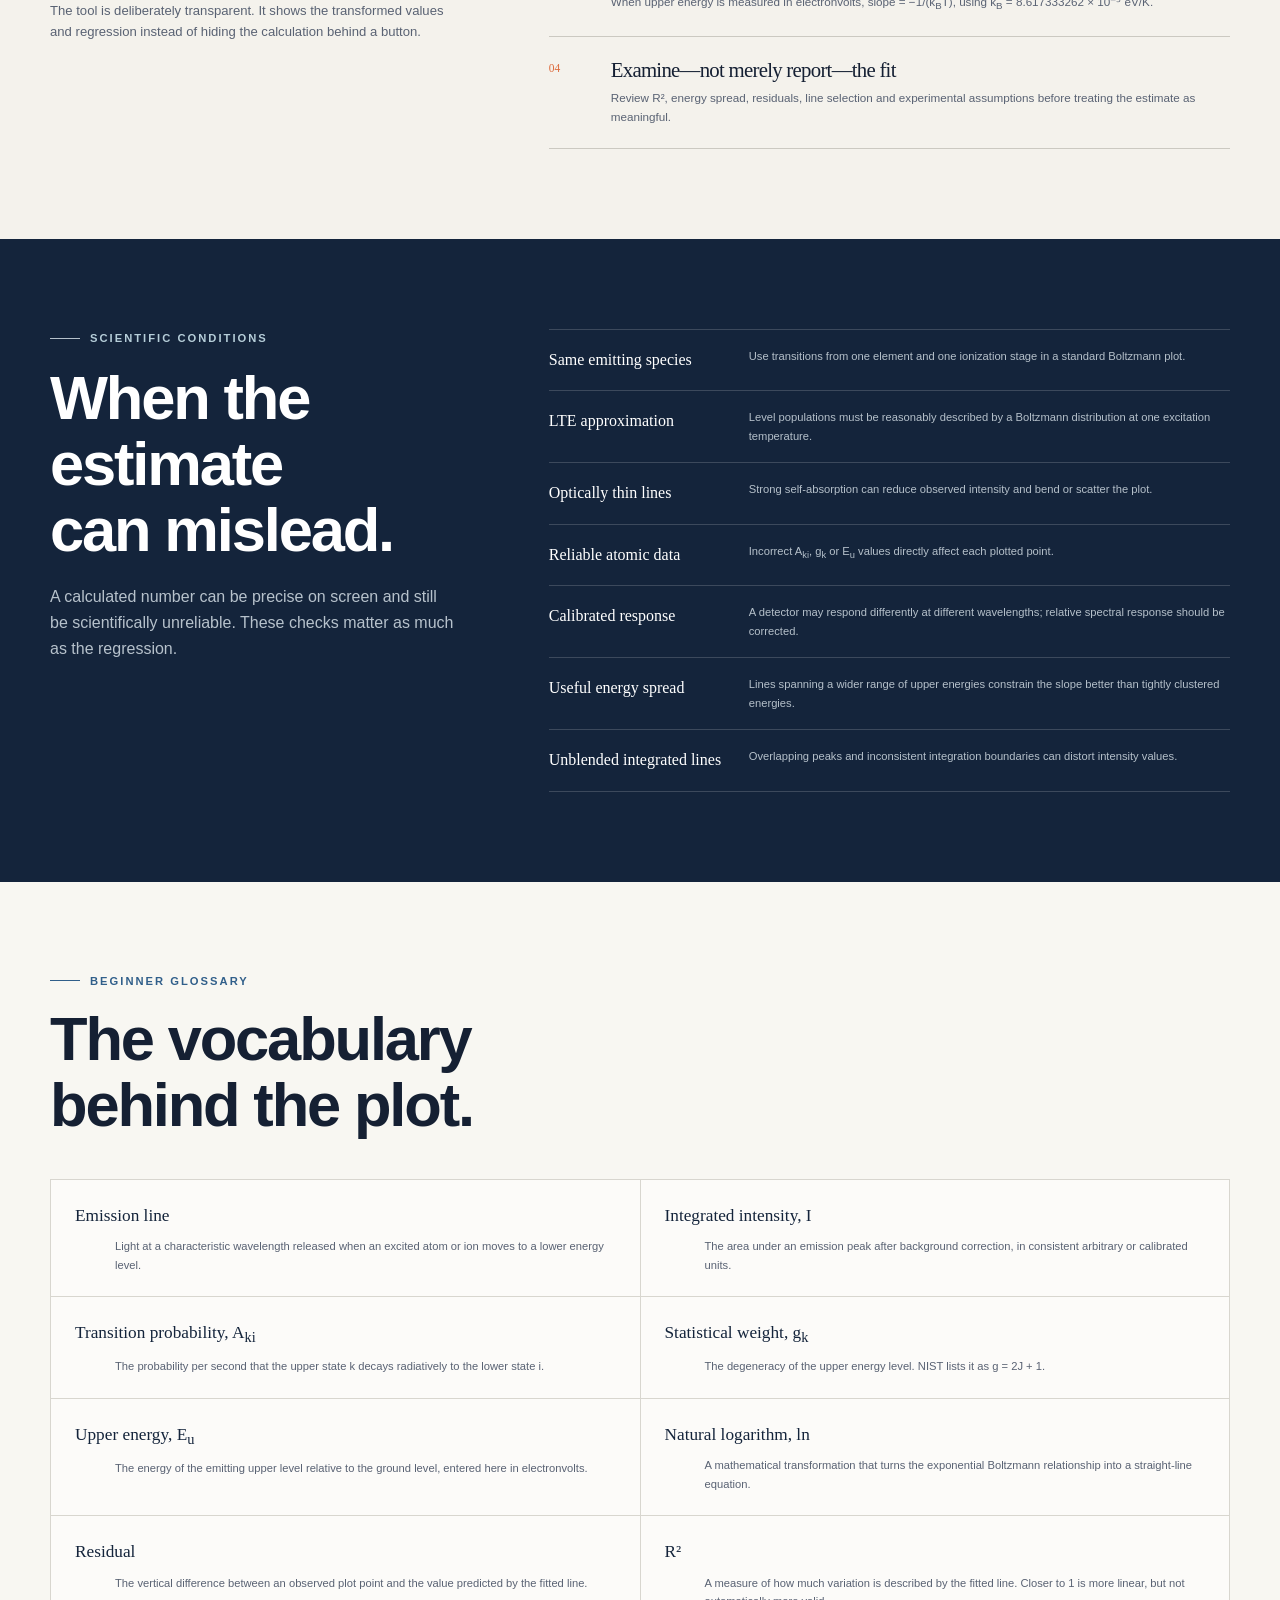
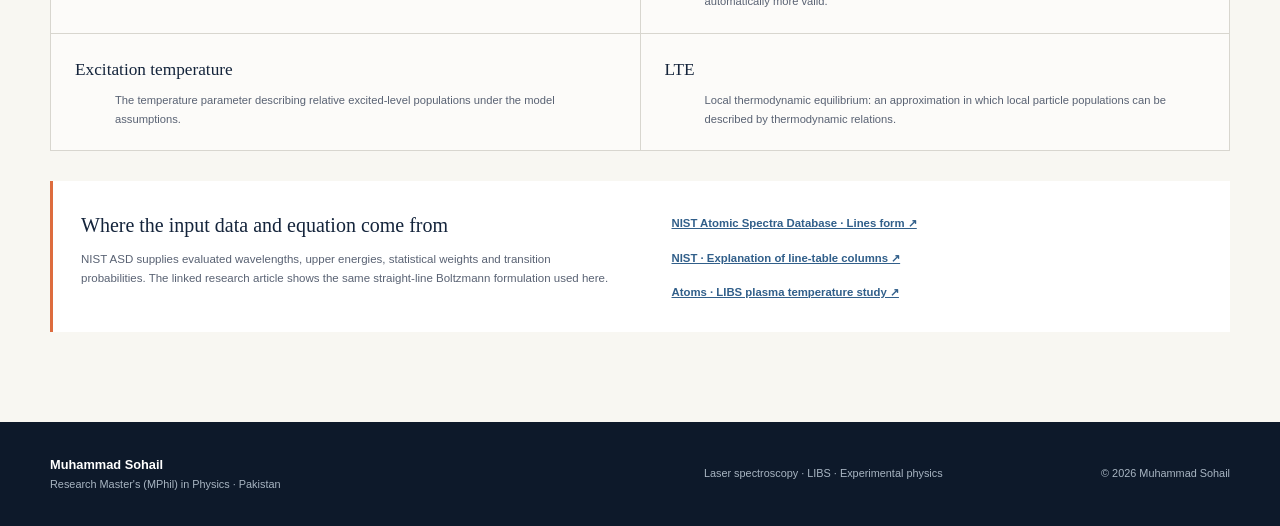
==== commit 7287b606: "Add plasma diagnostics report builder" ====
--- a/boltzmann-plasma-analyzer.html
+++ b/boltzmann-plasma-analyzer.html
@@ -16,7 +16,7 @@
     <div class="shell header-inner">
       <a class="brand" href="index.html" aria-label="Muhammad Sohail home"><span class="brand-mark" aria-hidden="true"><i></i><i></i><i></i><i></i></span><span><strong>Muhammad Sohail</strong><small>Physics · Spectroscopy</small></span></a>
       <button class="menu-toggle" type="button" aria-expanded="false" aria-controls="primary-navigation" data-menu-toggle><span class="sr-only">Open navigation</span><span></span><span></span><span></span></button>
-      <nav class="nav" id="primary-navigation" aria-label="Primary navigation" data-nav><a href="index.html#home">Home</a><a href="index.html#research">Research</a><a href="libs-spectrum-analyzer.html">Spectrum</a><a href="laser-experiment-calculator.html">Laser</a><a class="is-active" href="boltzmann-plasma-analyzer.html" aria-current="page">Temperature</a><a href="stark-electron-density-analyzer.html">Density</a><a href="lte-mcwhirter-checker.html">LTE</a><a href="cv.html">CV</a><a class="nav-cta" href="index.html#contact">Contact</a></nav>
+      <nav class="nav" id="primary-navigation" aria-label="Primary navigation" data-nav><a href="index.html#home">Home</a><a href="index.html#research">Research</a><a href="libs-spectrum-analyzer.html">Spectrum</a><a href="laser-experiment-calculator.html">Laser</a><a class="is-active" href="boltzmann-plasma-analyzer.html" aria-current="page">Temp</a><a href="stark-electron-density-analyzer.html">Density</a><a href="lte-mcwhirter-checker.html">LTE</a><a href="libs-plasma-report-builder.html">Report</a><a href="cv.html">CV</a><a class="nav-cta" href="index.html#contact">Contact</a></nav>
     </div>
   </header>
 
--- a/assets/css/styles.css
+++ b/assets/css/styles.css
@@ -187,6 +187,7 @@
 .project-card h3 { margin: 52px 0 16px; font-family: var(--serif); font-size: 1.8rem; font-weight: 400; }
 .project-card p { font-size: .86rem; }
 .project-card-featured { border-color: rgba(49,95,138,.35); background: linear-gradient(155deg,#fff 55%,#f1f6f7); }
+.project-card-wide { grid-column:1 / -1; min-height:325px; }
 .project-actions { display: flex; flex-wrap: wrap; gap: 10px 18px; margin-top: auto; padding-top: 28px; border-top: 1px solid var(--line); }
 .project-link { display: inline-flex; align-items: center; gap: 7px; color: var(--blue); font-size: .76rem; font-weight: 750; text-decoration: none; }
 .project-link span { transition: transform .2s ease; }.project-link:hover span { transform: translate(2px,-2px); }
@@ -272,7 +273,7 @@
   .proof-grid { grid-template-columns: 1fr 1fr; }.proof-grid > div:nth-child(3) { border-left: 1px solid var(--line); }.proof-grid > div:nth-child(-n+2) { border-bottom: 1px solid var(--line); }
   .split-heading { grid-template-columns: 1fr; gap: 10px; }.split-heading > p { max-width: 600px; }
   .feature-card { grid-template-columns: 1fr; }.feature-visual { min-height: auto; }
-  .experience-layout, .journey-grid, .evidence-grid, .contact-grid { grid-template-columns: 1fr; gap: 60px; }.journey-intro { position: static; }.interest-grid { grid-template-columns: 1fr 1fr; }.project-grid { grid-template-columns: 1fr; }.project-card { min-height: 290px; }.project-card h3 { margin-top: 38px; }
+  .experience-layout, .journey-grid, .evidence-grid, .contact-grid { grid-template-columns: 1fr; gap: 60px; }.journey-intro { position: static; }.interest-grid { grid-template-columns: 1fr 1fr; }.project-grid { grid-template-columns: 1fr; }.project-card,.project-card-wide { min-height: 290px; }.project-card h3 { margin-top: 38px; }
   .toolkit-grid { grid-template-columns: 1fr 1fr; }
   .case-hero-grid { grid-template-columns: 1fr; gap: 45px; }.case-layout { grid-template-columns: 1fr; }.case-toc { position: relative; top: auto; z-index: 2; display: flex; overflow-x: auto; padding: 11px 0; border-left: 0; border-top: 1px solid var(--line); border-bottom: 1px solid var(--line); }.case-toc span { display:none; }.case-toc a { flex: 0 0 auto; padding-right: 16px; }.case-toc a:hover { transform:none; }
   .cv-document { padding: 55px 45px; }.cv-header { grid-template-columns: 1fr; gap: 10px; }.cv-header address { padding-top: 0; }
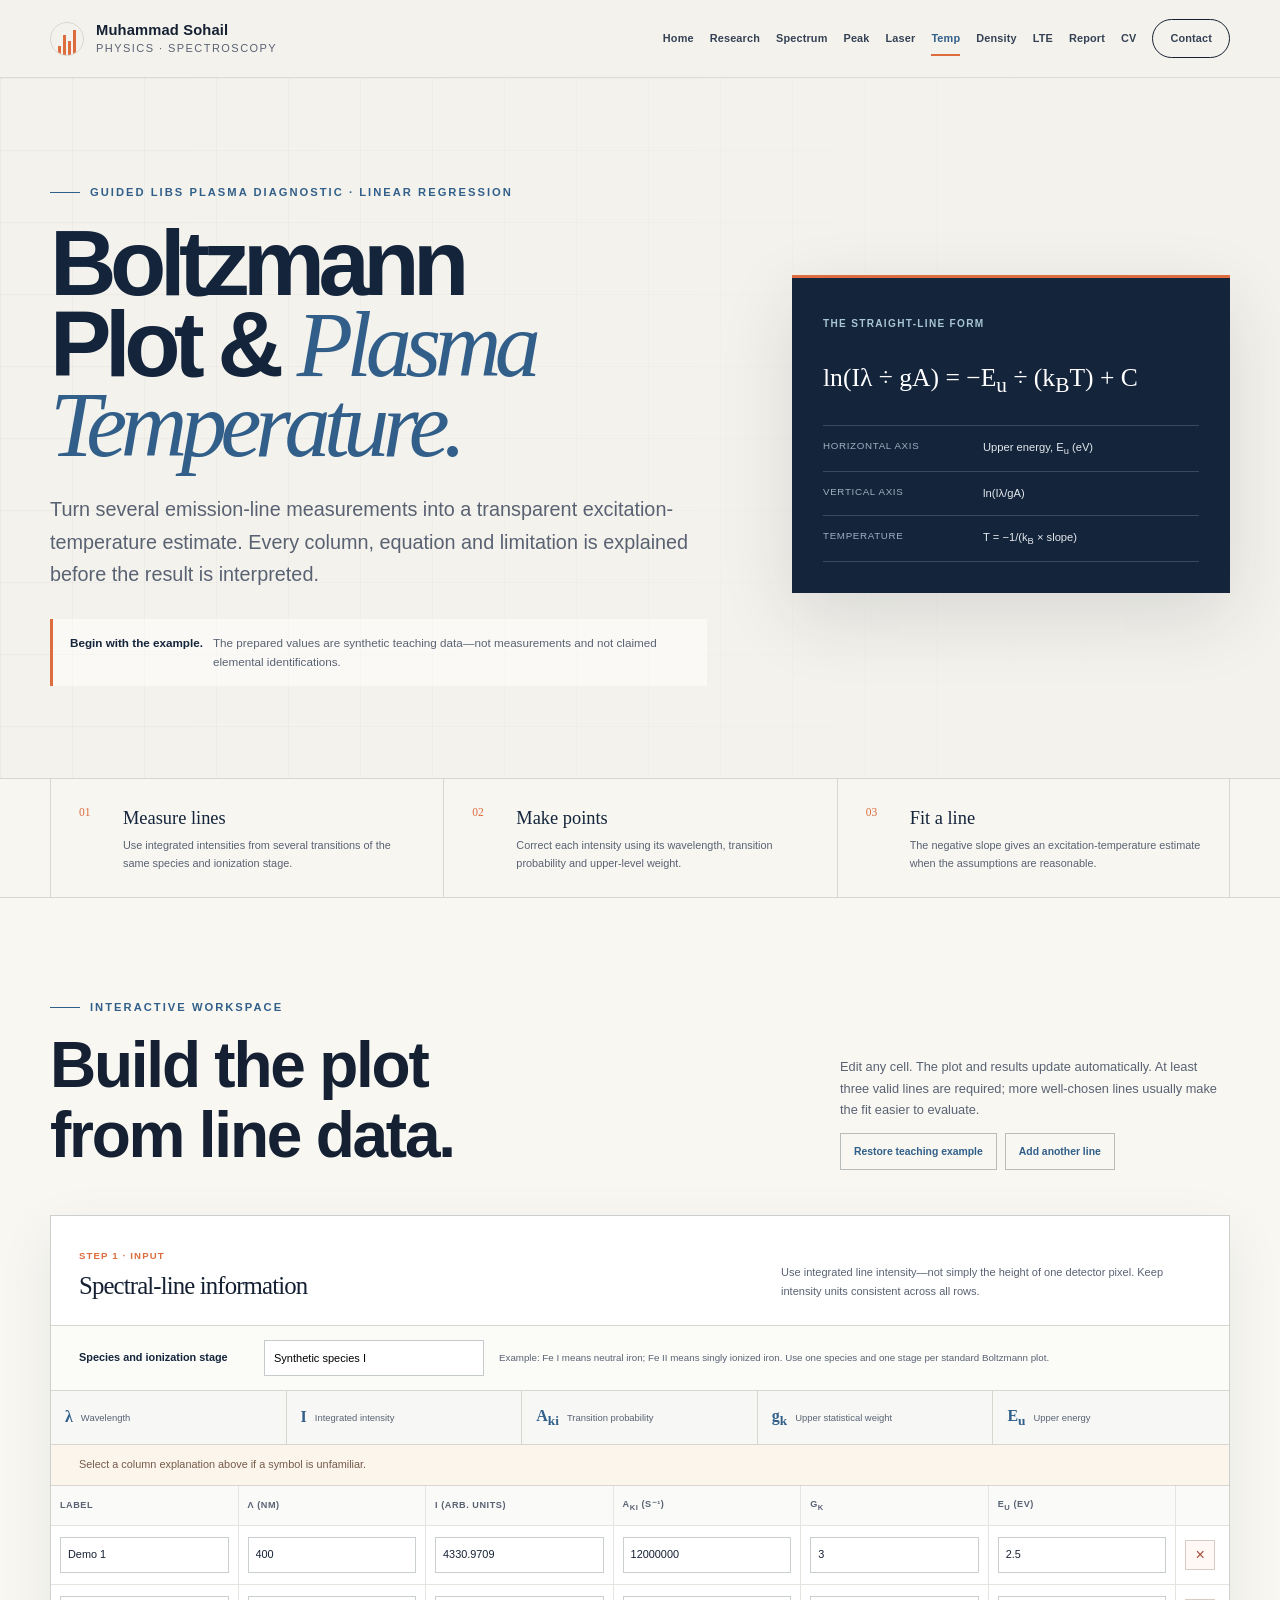
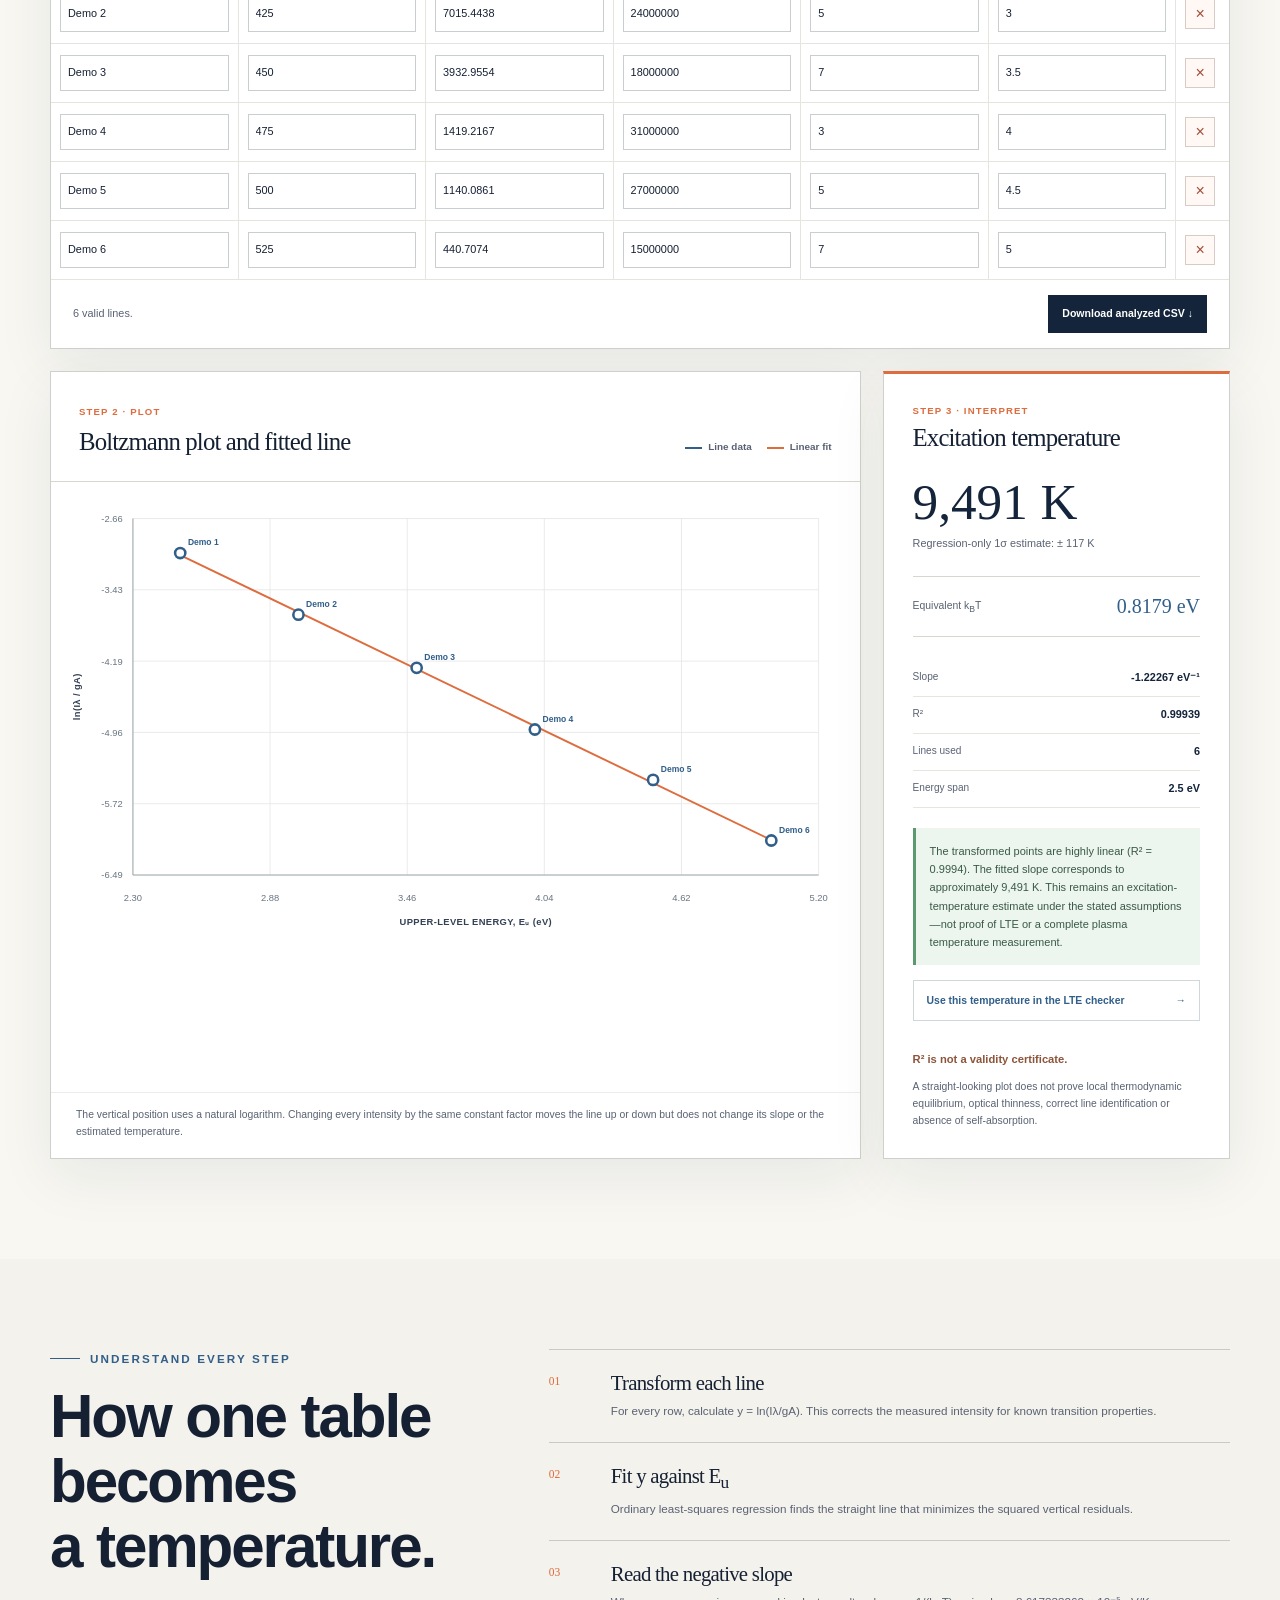
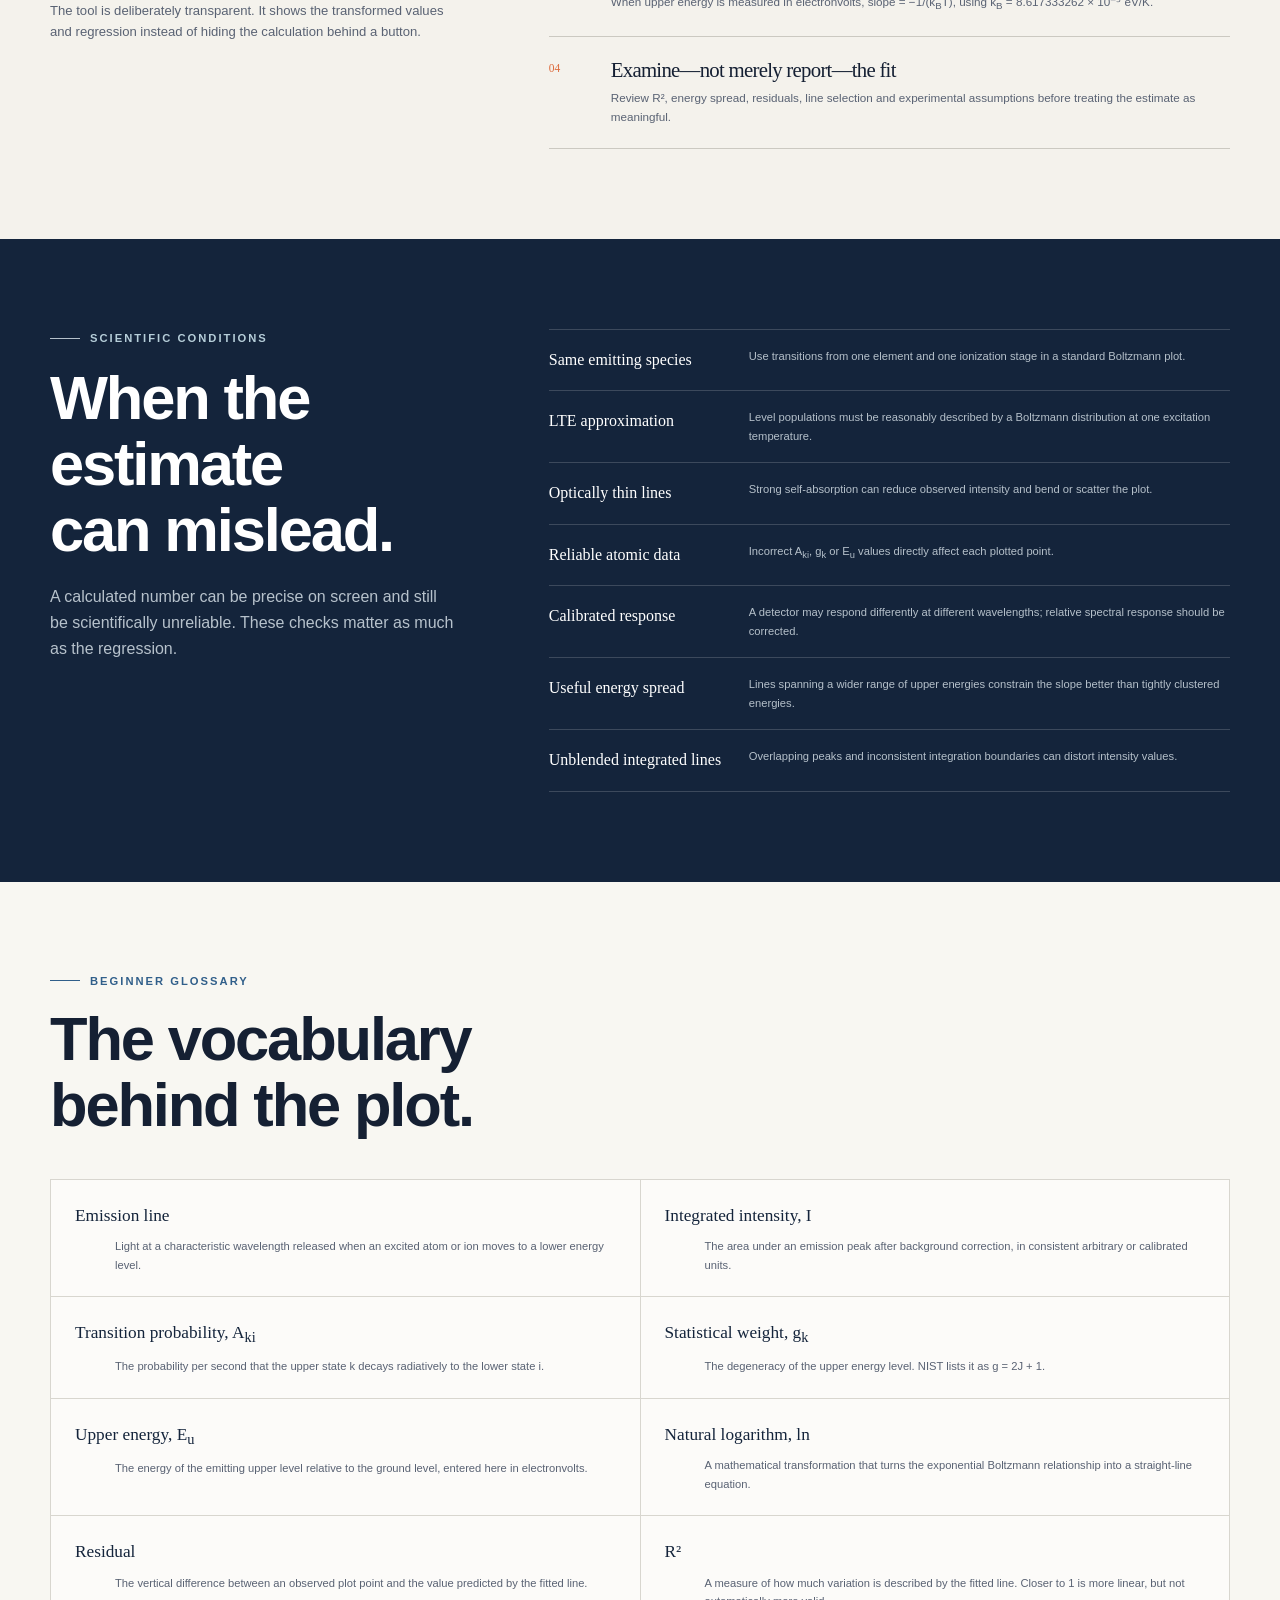
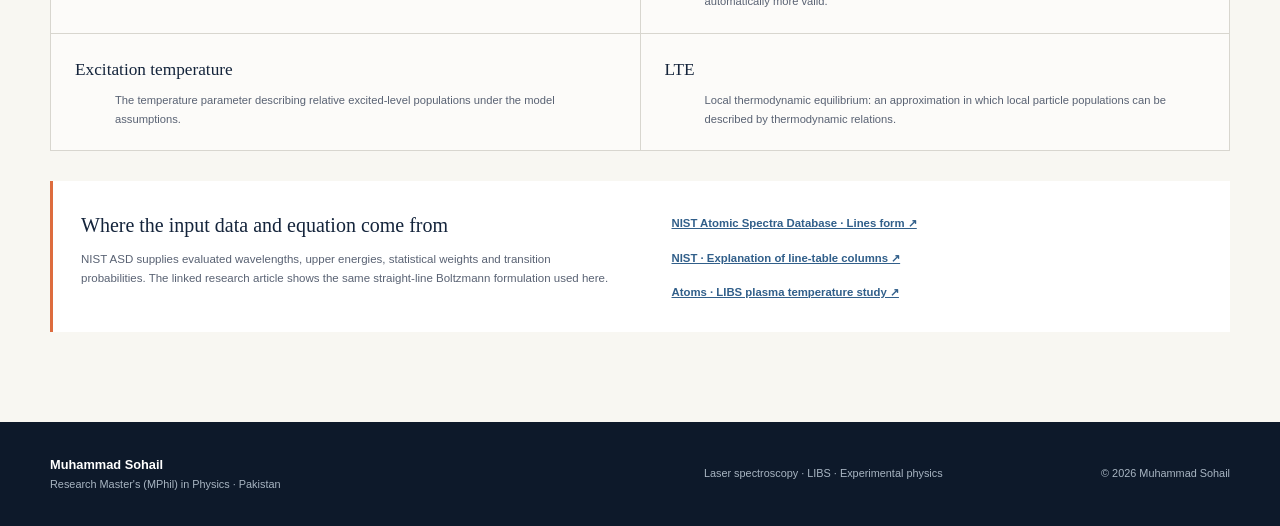
==== commit f5ef6359: "Add guided spectral peak fitter" ====
--- a/boltzmann-plasma-analyzer.html
+++ b/boltzmann-plasma-analyzer.html
@@ -16,7 +16,7 @@
     <div class="shell header-inner">
       <a class="brand" href="index.html" aria-label="Muhammad Sohail home"><span class="brand-mark" aria-hidden="true"><i></i><i></i><i></i><i></i></span><span><strong>Muhammad Sohail</strong><small>Physics · Spectroscopy</small></span></a>
       <button class="menu-toggle" type="button" aria-expanded="false" aria-controls="primary-navigation" data-menu-toggle><span class="sr-only">Open navigation</span><span></span><span></span><span></span></button>
-      <nav class="nav" id="primary-navigation" aria-label="Primary navigation" data-nav><a href="index.html#home">Home</a><a href="index.html#research">Research</a><a href="libs-spectrum-analyzer.html">Spectrum</a><a href="laser-experiment-calculator.html">Laser</a><a class="is-active" href="boltzmann-plasma-analyzer.html" aria-current="page">Temp</a><a href="stark-electron-density-analyzer.html">Density</a><a href="lte-mcwhirter-checker.html">LTE</a><a href="libs-plasma-report-builder.html">Report</a><a href="cv.html">CV</a><a class="nav-cta" href="index.html#contact">Contact</a></nav>
+      <nav class="nav" id="primary-navigation" aria-label="Primary navigation" data-nav><a href="index.html#home">Home</a><a href="index.html#research">Research</a><a href="libs-spectrum-analyzer.html">Spectrum</a><a href="spectral-peak-fitter.html">Peak</a><a href="laser-experiment-calculator.html">Laser</a><a class="is-active" href="boltzmann-plasma-analyzer.html" aria-current="page">Temp</a><a href="stark-electron-density-analyzer.html">Density</a><a href="lte-mcwhirter-checker.html">LTE</a><a href="libs-plasma-report-builder.html">Report</a><a href="cv.html">CV</a><a class="nav-cta" href="index.html#contact">Contact</a></nav>
     </div>
   </header>
 
--- a/assets/css/styles.css
+++ b/assets/css/styles.css
@@ -187,7 +187,6 @@
 .project-card h3 { margin: 52px 0 16px; font-family: var(--serif); font-size: 1.8rem; font-weight: 400; }
 .project-card p { font-size: .86rem; }
 .project-card-featured { border-color: rgba(49,95,138,.35); background: linear-gradient(155deg,#fff 55%,#f1f6f7); }
-.project-card-wide { grid-column:1 / -1; min-height:325px; }
 .project-actions { display: flex; flex-wrap: wrap; gap: 10px 18px; margin-top: auto; padding-top: 28px; border-top: 1px solid var(--line); }
 .project-link { display: inline-flex; align-items: center; gap: 7px; color: var(--blue); font-size: .76rem; font-weight: 750; text-decoration: none; }
 .project-link span { transition: transform .2s ease; }.project-link:hover span { transform: translate(2px,-2px); }
@@ -273,7 +272,7 @@
   .proof-grid { grid-template-columns: 1fr 1fr; }.proof-grid > div:nth-child(3) { border-left: 1px solid var(--line); }.proof-grid > div:nth-child(-n+2) { border-bottom: 1px solid var(--line); }
   .split-heading { grid-template-columns: 1fr; gap: 10px; }.split-heading > p { max-width: 600px; }
   .feature-card { grid-template-columns: 1fr; }.feature-visual { min-height: auto; }
-  .experience-layout, .journey-grid, .evidence-grid, .contact-grid { grid-template-columns: 1fr; gap: 60px; }.journey-intro { position: static; }.interest-grid { grid-template-columns: 1fr 1fr; }.project-grid { grid-template-columns: 1fr; }.project-card,.project-card-wide { min-height: 290px; }.project-card h3 { margin-top: 38px; }
+  .experience-layout, .journey-grid, .evidence-grid, .contact-grid { grid-template-columns: 1fr; gap: 60px; }.journey-intro { position: static; }.interest-grid { grid-template-columns: 1fr 1fr; }.project-grid { grid-template-columns: 1fr; }.project-card { min-height: 290px; }.project-card h3 { margin-top: 38px; }
   .toolkit-grid { grid-template-columns: 1fr 1fr; }
   .case-hero-grid { grid-template-columns: 1fr; gap: 45px; }.case-layout { grid-template-columns: 1fr; }.case-toc { position: relative; top: auto; z-index: 2; display: flex; overflow-x: auto; padding: 11px 0; border-left: 0; border-top: 1px solid var(--line); border-bottom: 1px solid var(--line); }.case-toc span { display:none; }.case-toc a { flex: 0 0 auto; padding-right: 16px; }.case-toc a:hover { transform:none; }
   .cv-document { padding: 55px 45px; }.cv-header { grid-template-columns: 1fr; gap: 10px; }.cv-header address { padding-top: 0; }
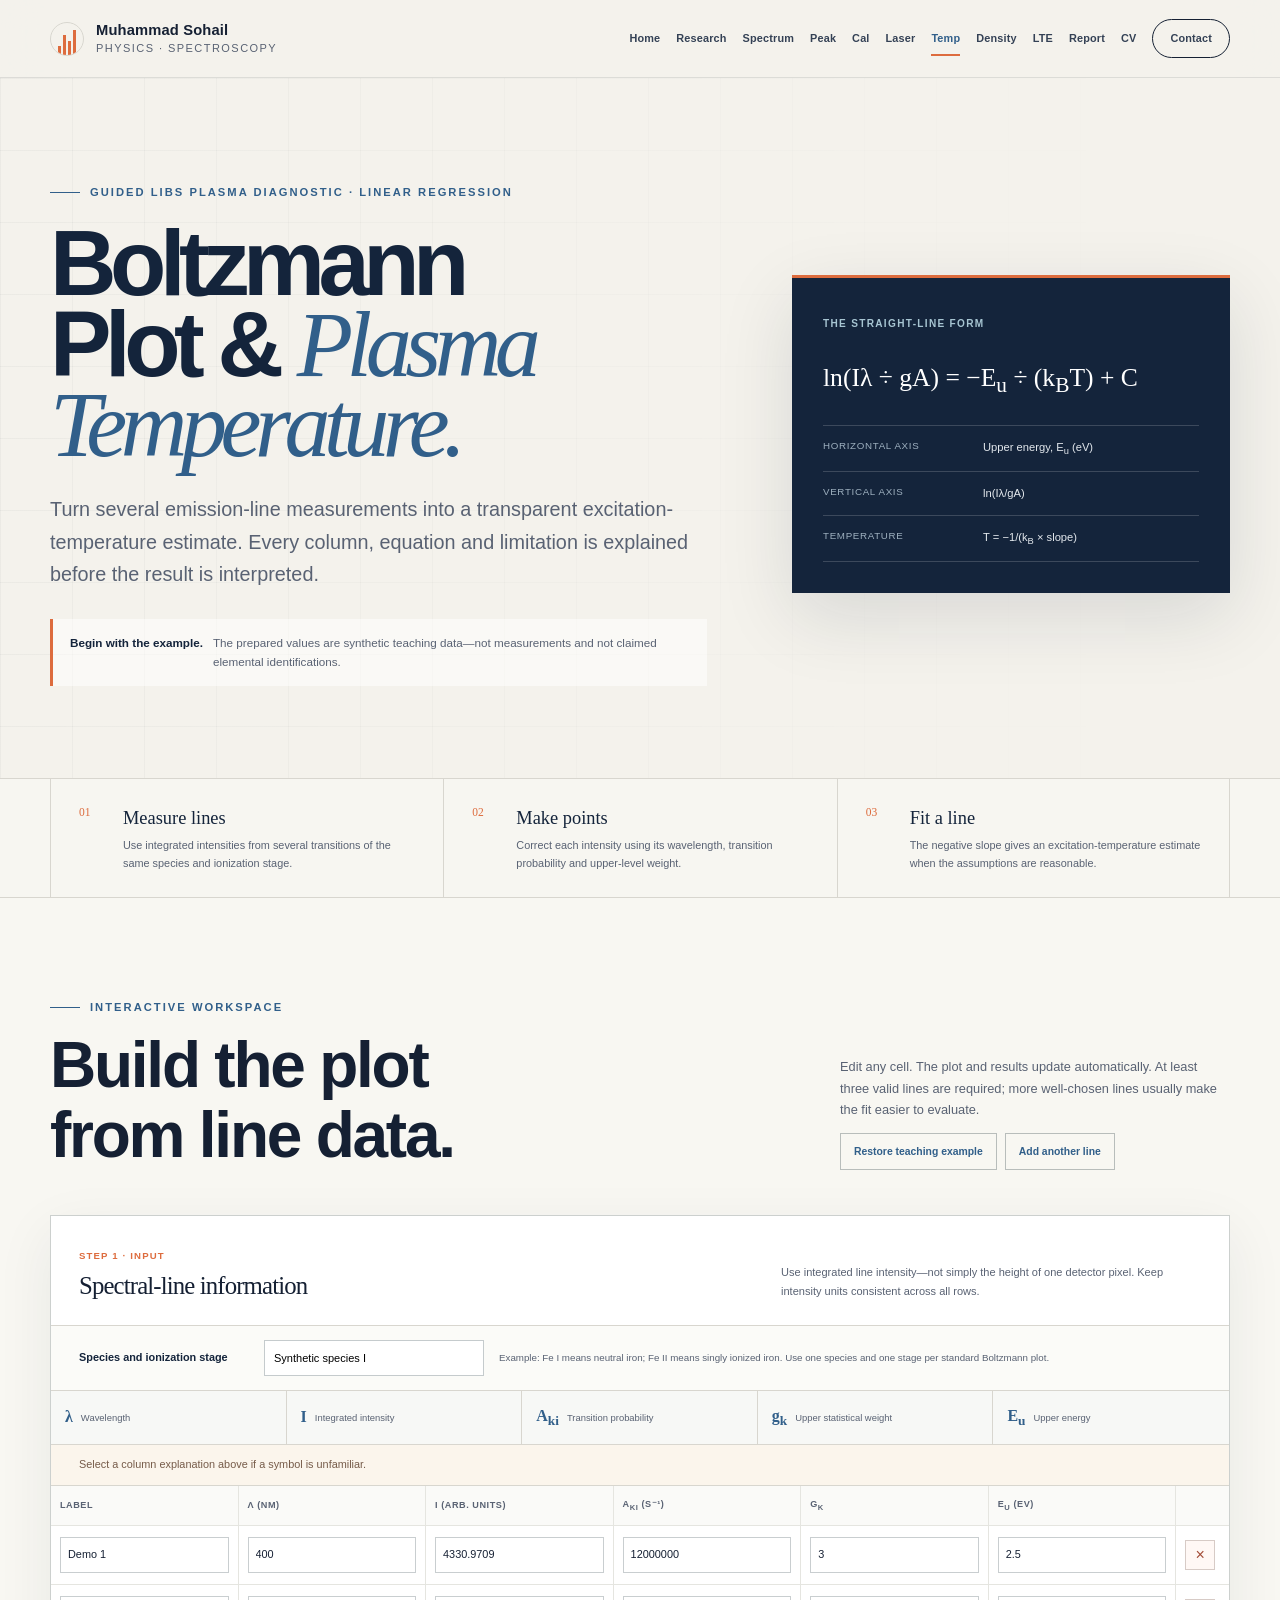
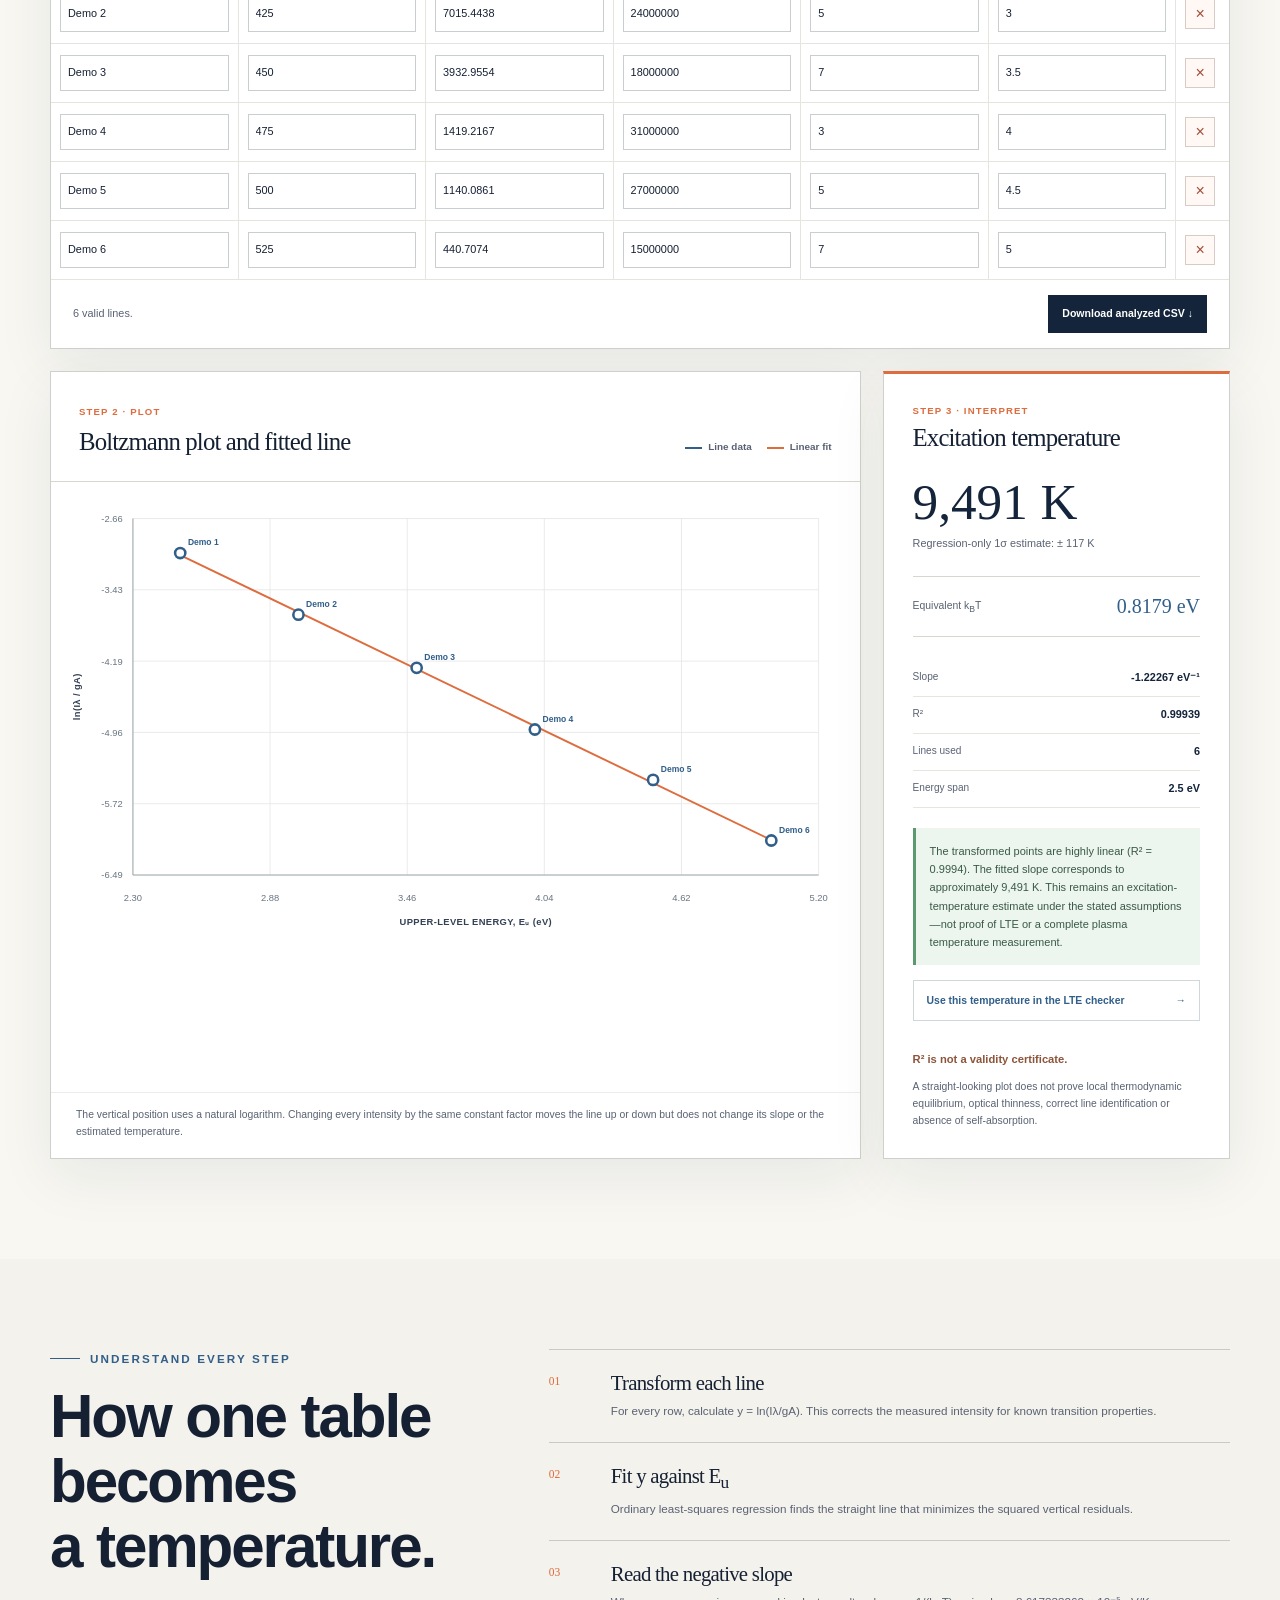
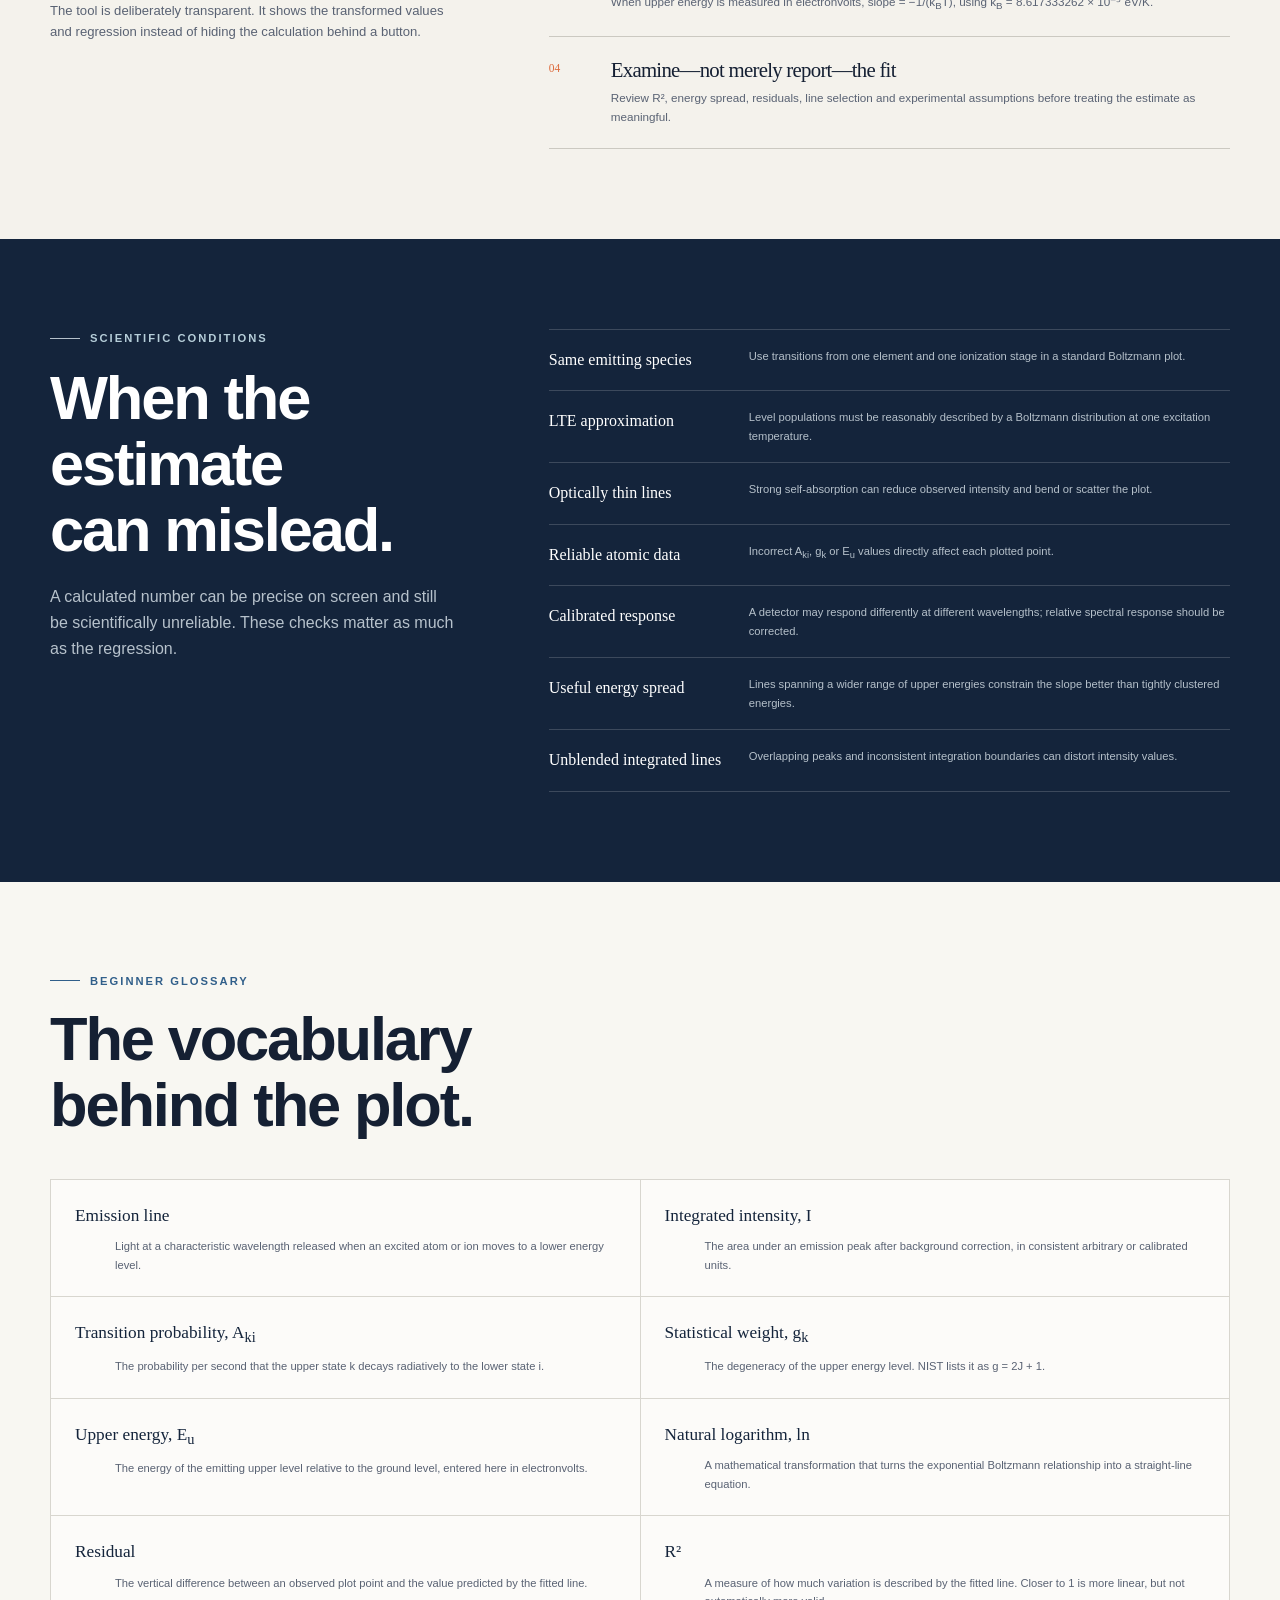
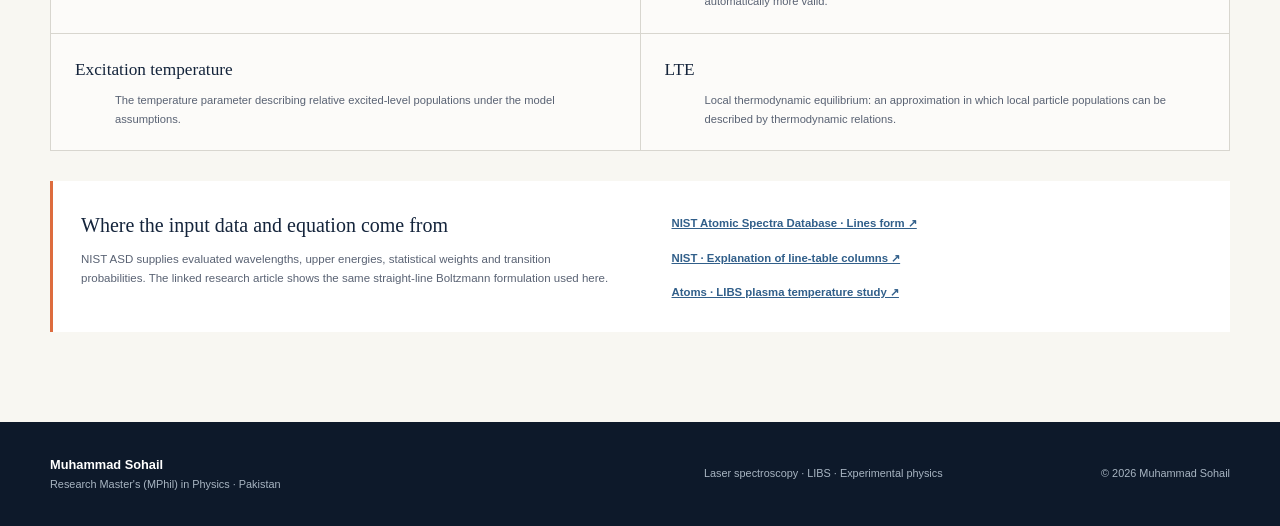
==== commit 13d693e0: "Add guided LIBS calibration analyzer" ====
--- a/boltzmann-plasma-analyzer.html
+++ b/boltzmann-plasma-analyzer.html
@@ -16,7 +16,7 @@
     <div class="shell header-inner">
       <a class="brand" href="index.html" aria-label="Muhammad Sohail home"><span class="brand-mark" aria-hidden="true"><i></i><i></i><i></i><i></i></span><span><strong>Muhammad Sohail</strong><small>Physics · Spectroscopy</small></span></a>
       <button class="menu-toggle" type="button" aria-expanded="false" aria-controls="primary-navigation" data-menu-toggle><span class="sr-only">Open navigation</span><span></span><span></span><span></span></button>
-      <nav class="nav" id="primary-navigation" aria-label="Primary navigation" data-nav><a href="index.html#home">Home</a><a href="index.html#research">Research</a><a href="libs-spectrum-analyzer.html">Spectrum</a><a href="spectral-peak-fitter.html">Peak</a><a href="laser-experiment-calculator.html">Laser</a><a class="is-active" href="boltzmann-plasma-analyzer.html" aria-current="page">Temp</a><a href="stark-electron-density-analyzer.html">Density</a><a href="lte-mcwhirter-checker.html">LTE</a><a href="libs-plasma-report-builder.html">Report</a><a href="cv.html">CV</a><a class="nav-cta" href="index.html#contact">Contact</a></nav>
+      <nav class="nav" id="primary-navigation" aria-label="Primary navigation" data-nav><a href="index.html#home">Home</a><a href="index.html#research">Research</a><a href="libs-spectrum-analyzer.html">Spectrum</a><a href="spectral-peak-fitter.html">Peak</a><a href="libs-calibration-analyzer.html">Cal</a><a href="laser-experiment-calculator.html">Laser</a><a class="is-active" href="boltzmann-plasma-analyzer.html" aria-current="page">Temp</a><a href="stark-electron-density-analyzer.html">Density</a><a href="lte-mcwhirter-checker.html">LTE</a><a href="libs-plasma-report-builder.html">Report</a><a href="cv.html">CV</a><a class="nav-cta" href="index.html#contact">Contact</a></nav>
     </div>
   </header>
 
--- a/assets/css/styles.css
+++ b/assets/css/styles.css
@@ -181,6 +181,7 @@
 .toolkit-grid small { margin-top: auto; color: #727b87; font-size: .66rem; line-height: 1.5; }
 .project-grid { display: grid; grid-template-columns: repeat(2,1fr); gap: 18px; }
 .project-card { min-height: 360px; display: flex; flex-direction: column; padding: 32px; border: 1px solid var(--line); background: white; transition: transform .3s ease, box-shadow .3s ease, border-color .3s ease; }
+.project-card-wide { grid-column: 1 / -1; min-height: 325px; }
 .project-card:hover { transform: translateY(-6px); border-color: #bec8ce; box-shadow: 0 20px 55px rgba(20,36,59,.1); }
 .project-top { display: flex; justify-content: space-between; align-items: center; gap: 16px; color: #8b919a; font-size: .63rem; text-transform: uppercase; letter-spacing: .1em; }
 .status { border-radius: 999px; padding: 5px 9px; }.status-live { background: #d9eee3; color: #17603c; }.status-developing { background: #e2ede7; color: #35604a; }.status-planned { background: #e5ebf2; color: #3e5e7b; }.status-future { background: #f4e8df; color: #9a5435; }
@@ -272,7 +273,7 @@
   .proof-grid { grid-template-columns: 1fr 1fr; }.proof-grid > div:nth-child(3) { border-left: 1px solid var(--line); }.proof-grid > div:nth-child(-n+2) { border-bottom: 1px solid var(--line); }
   .split-heading { grid-template-columns: 1fr; gap: 10px; }.split-heading > p { max-width: 600px; }
   .feature-card { grid-template-columns: 1fr; }.feature-visual { min-height: auto; }
-  .experience-layout, .journey-grid, .evidence-grid, .contact-grid { grid-template-columns: 1fr; gap: 60px; }.journey-intro { position: static; }.interest-grid { grid-template-columns: 1fr 1fr; }.project-grid { grid-template-columns: 1fr; }.project-card { min-height: 290px; }.project-card h3 { margin-top: 38px; }
+  .experience-layout, .journey-grid, .evidence-grid, .contact-grid { grid-template-columns: 1fr; gap: 60px; }.journey-intro { position: static; }.interest-grid { grid-template-columns: 1fr 1fr; }.project-grid { grid-template-columns: 1fr; }.project-card,.project-card-wide { min-height: 290px; }.project-card h3 { margin-top: 38px; }
   .toolkit-grid { grid-template-columns: 1fr 1fr; }
   .case-hero-grid { grid-template-columns: 1fr; gap: 45px; }.case-layout { grid-template-columns: 1fr; }.case-toc { position: relative; top: auto; z-index: 2; display: flex; overflow-x: auto; padding: 11px 0; border-left: 0; border-top: 1px solid var(--line); border-bottom: 1px solid var(--line); }.case-toc span { display:none; }.case-toc a { flex: 0 0 auto; padding-right: 16px; }.case-toc a:hover { transform:none; }
   .cv-document { padding: 55px 45px; }.cv-header { grid-template-columns: 1fr; gap: 10px; }.cv-header address { padding-top: 0; }
